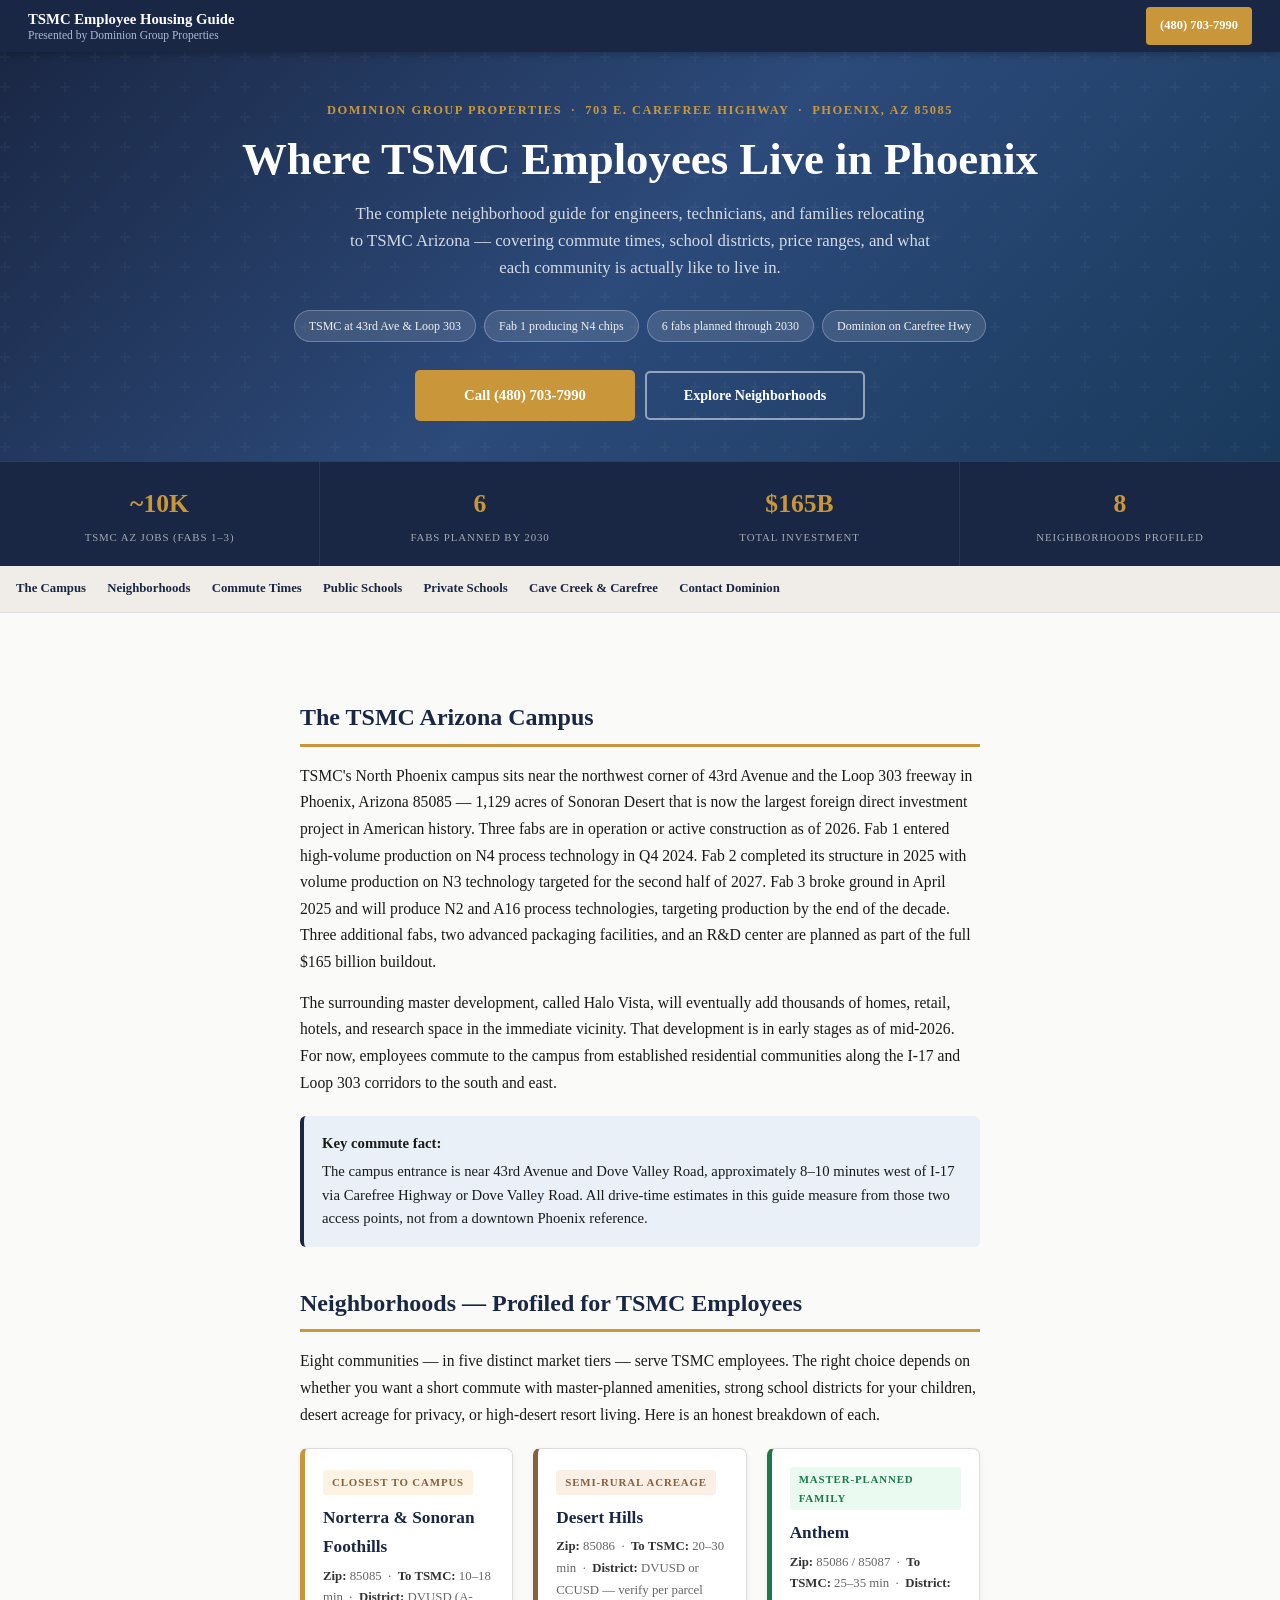
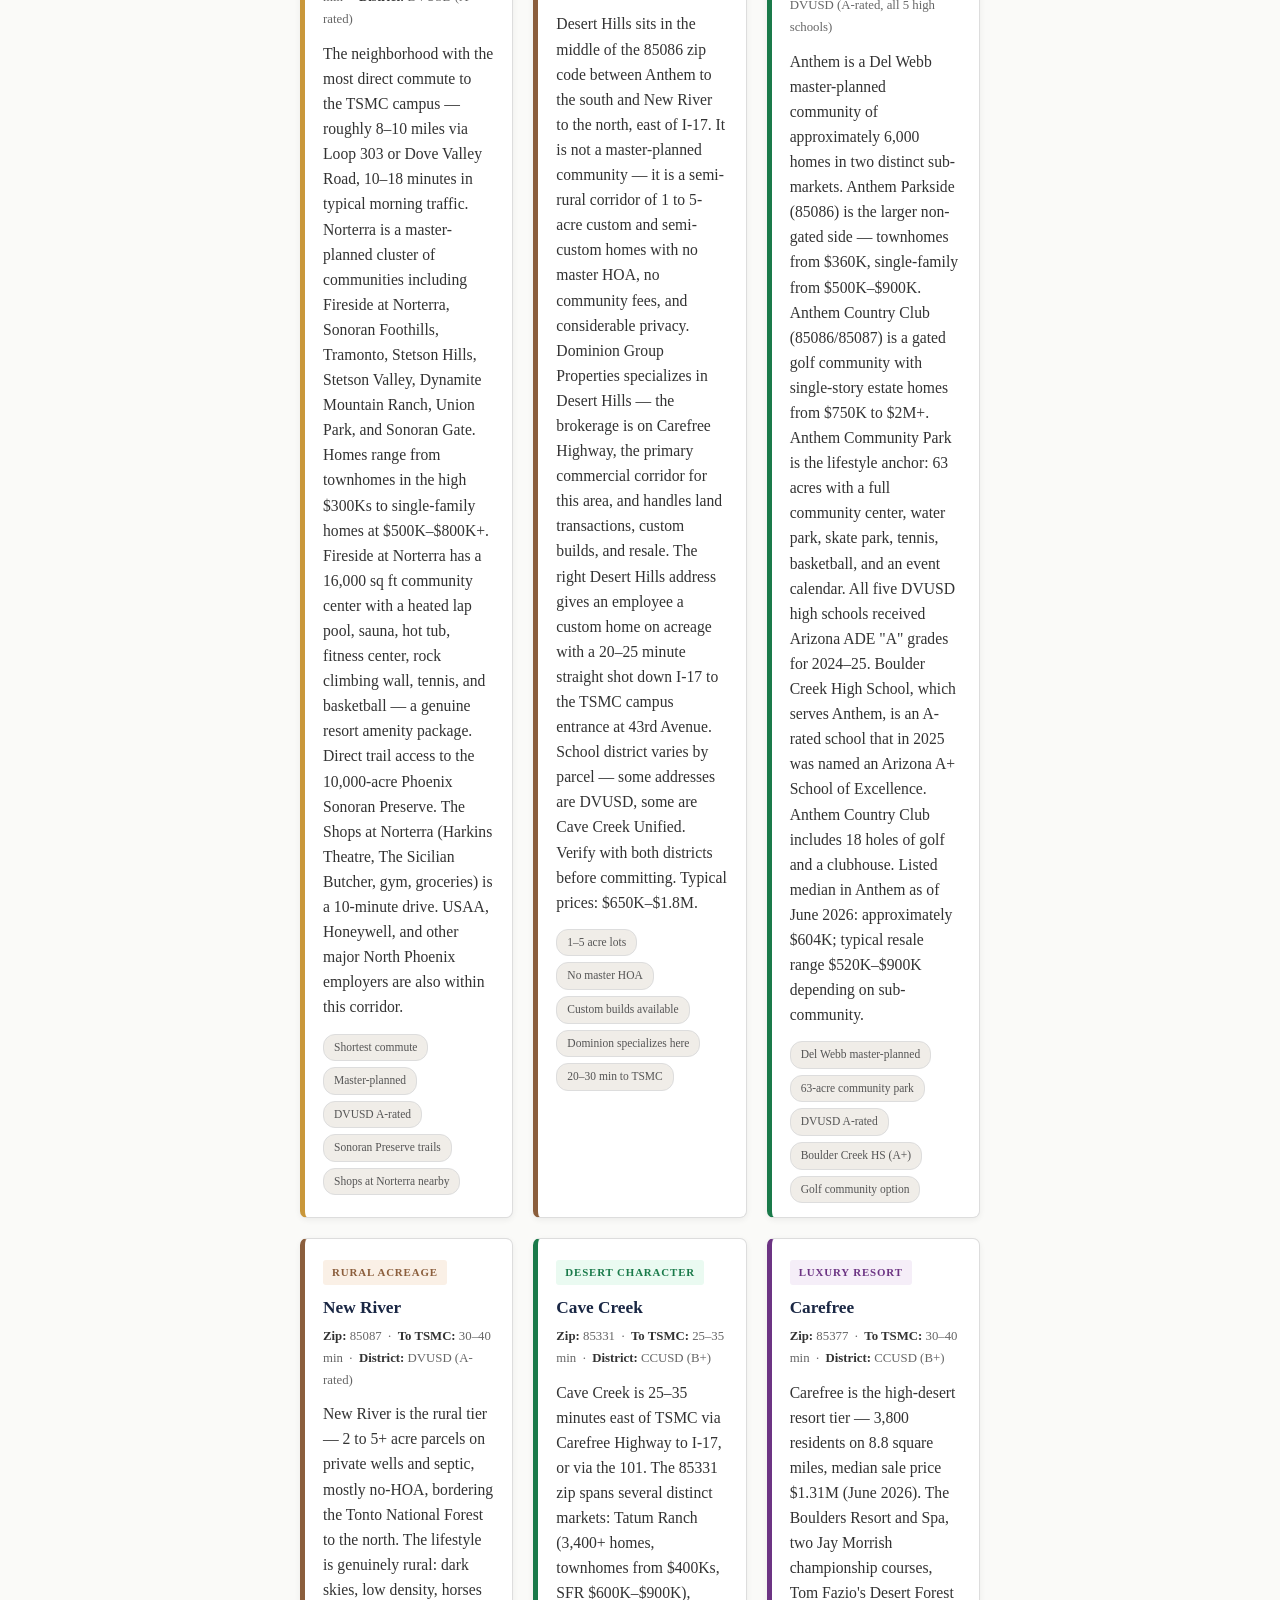
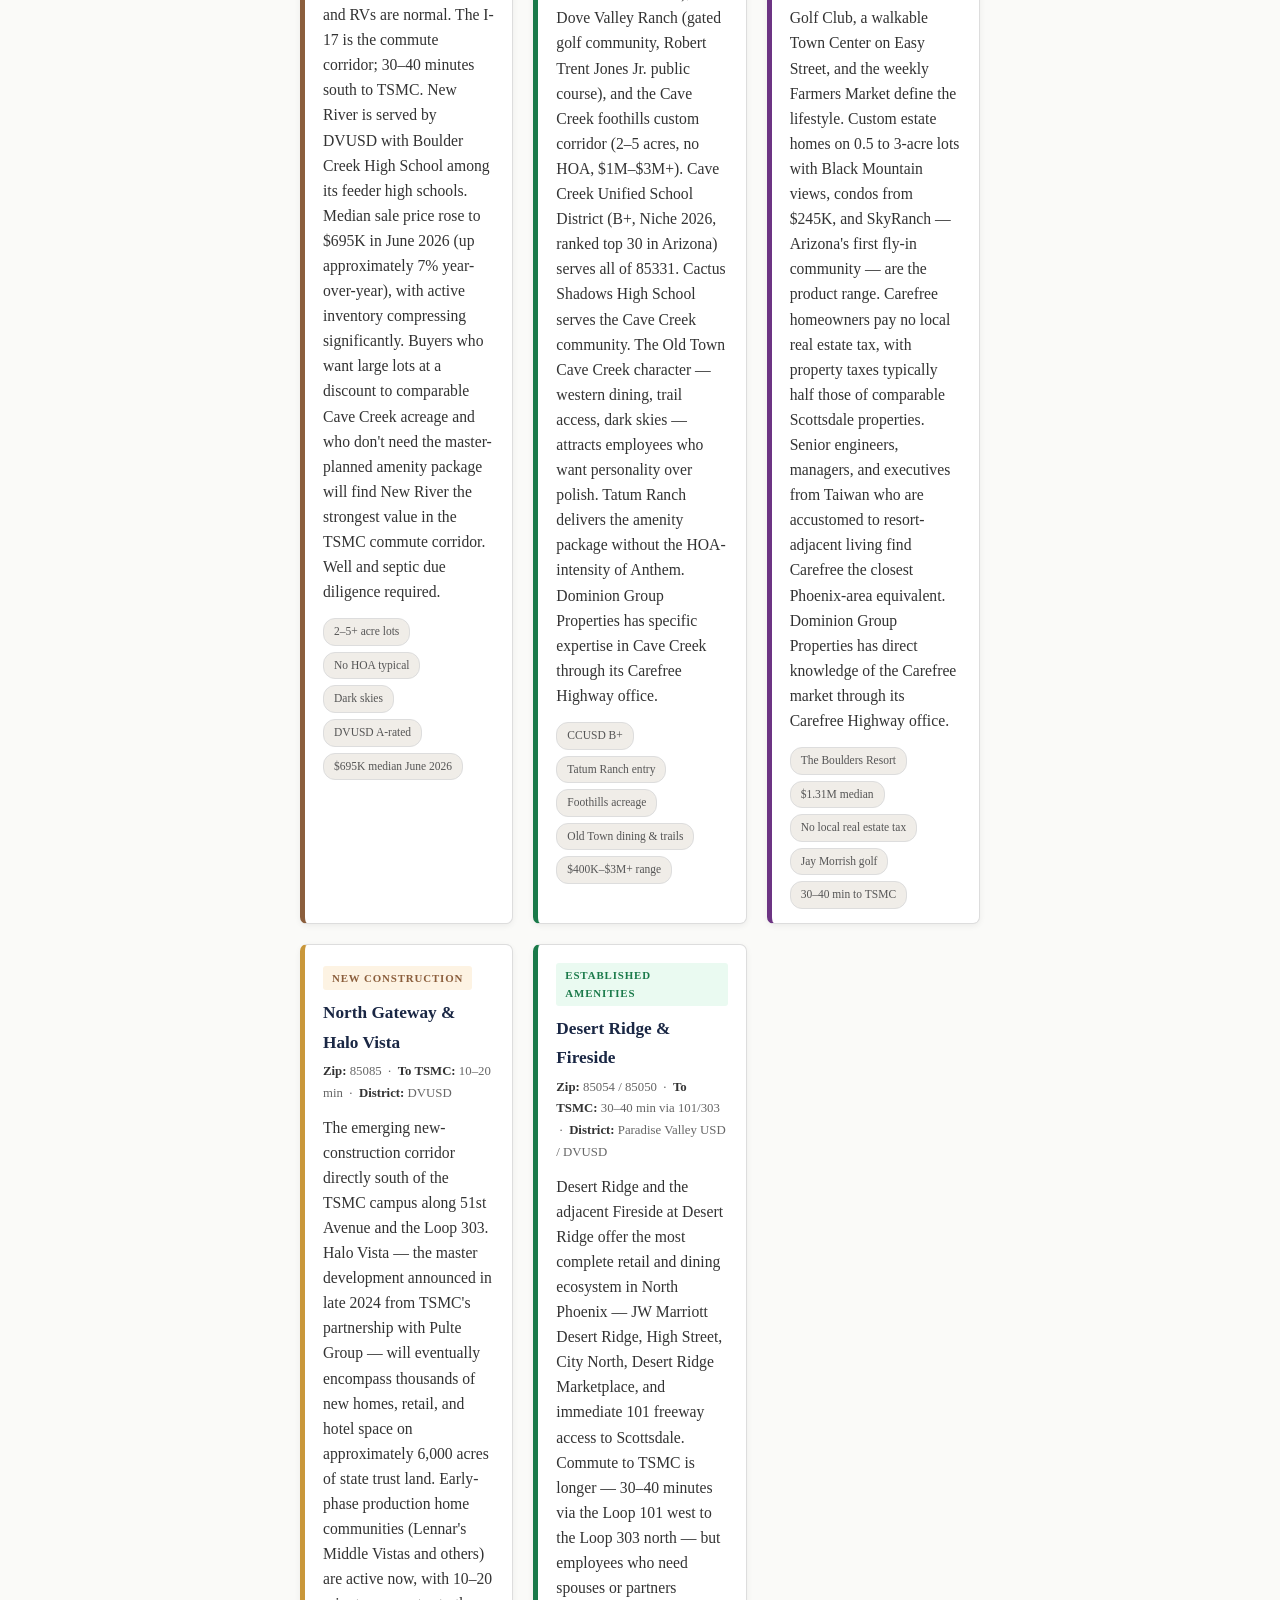
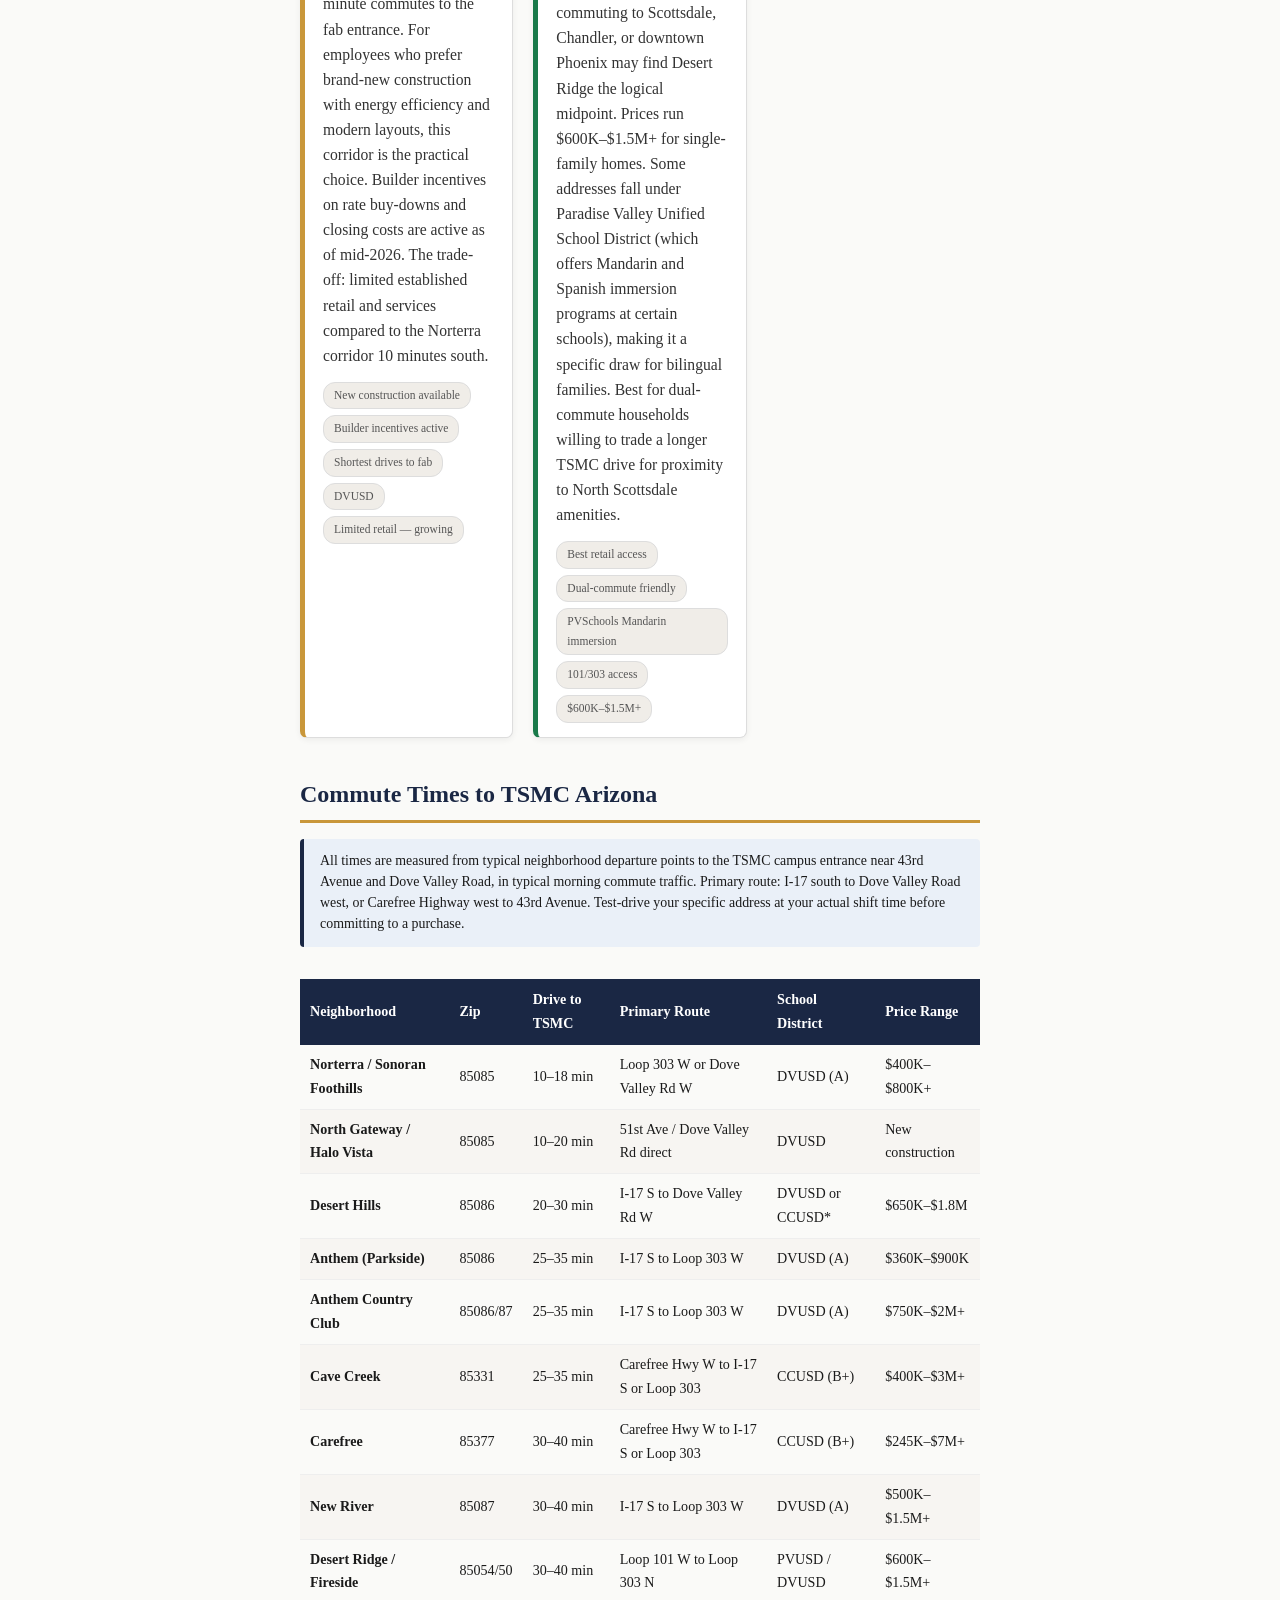
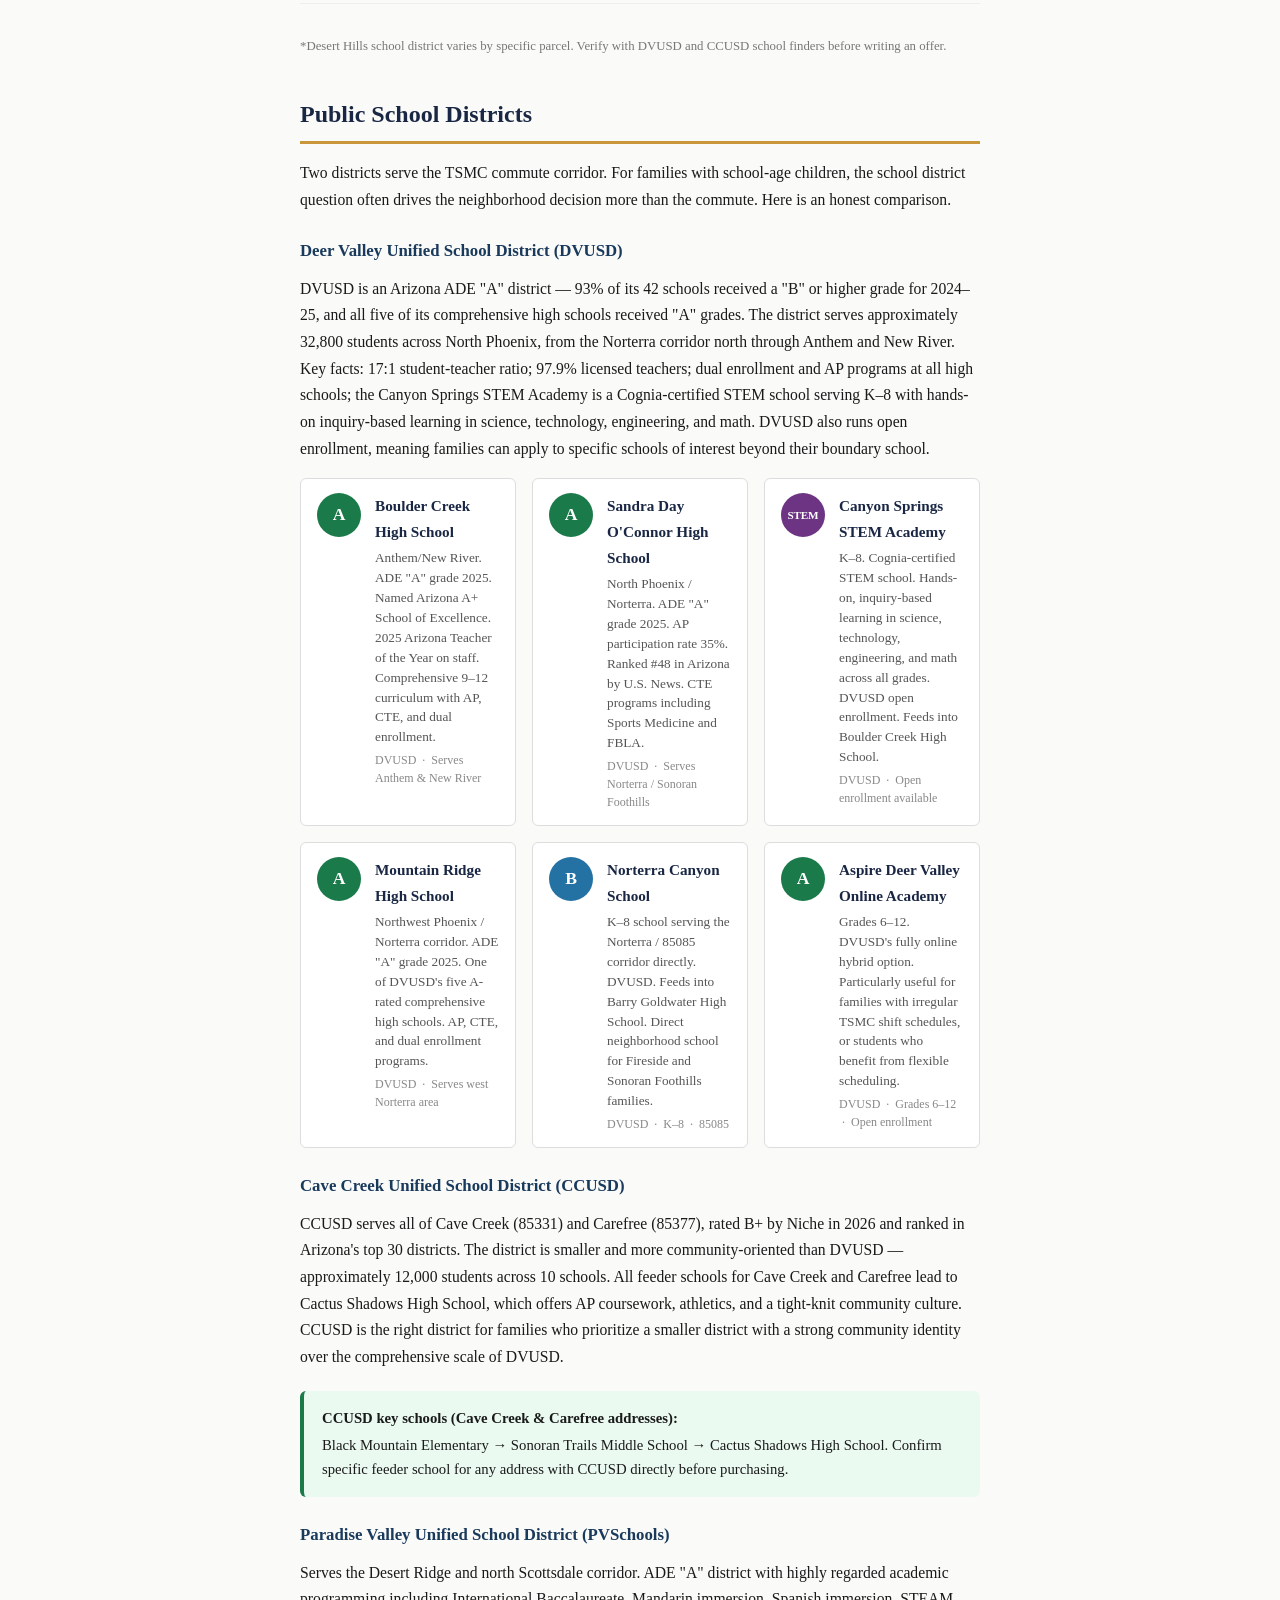
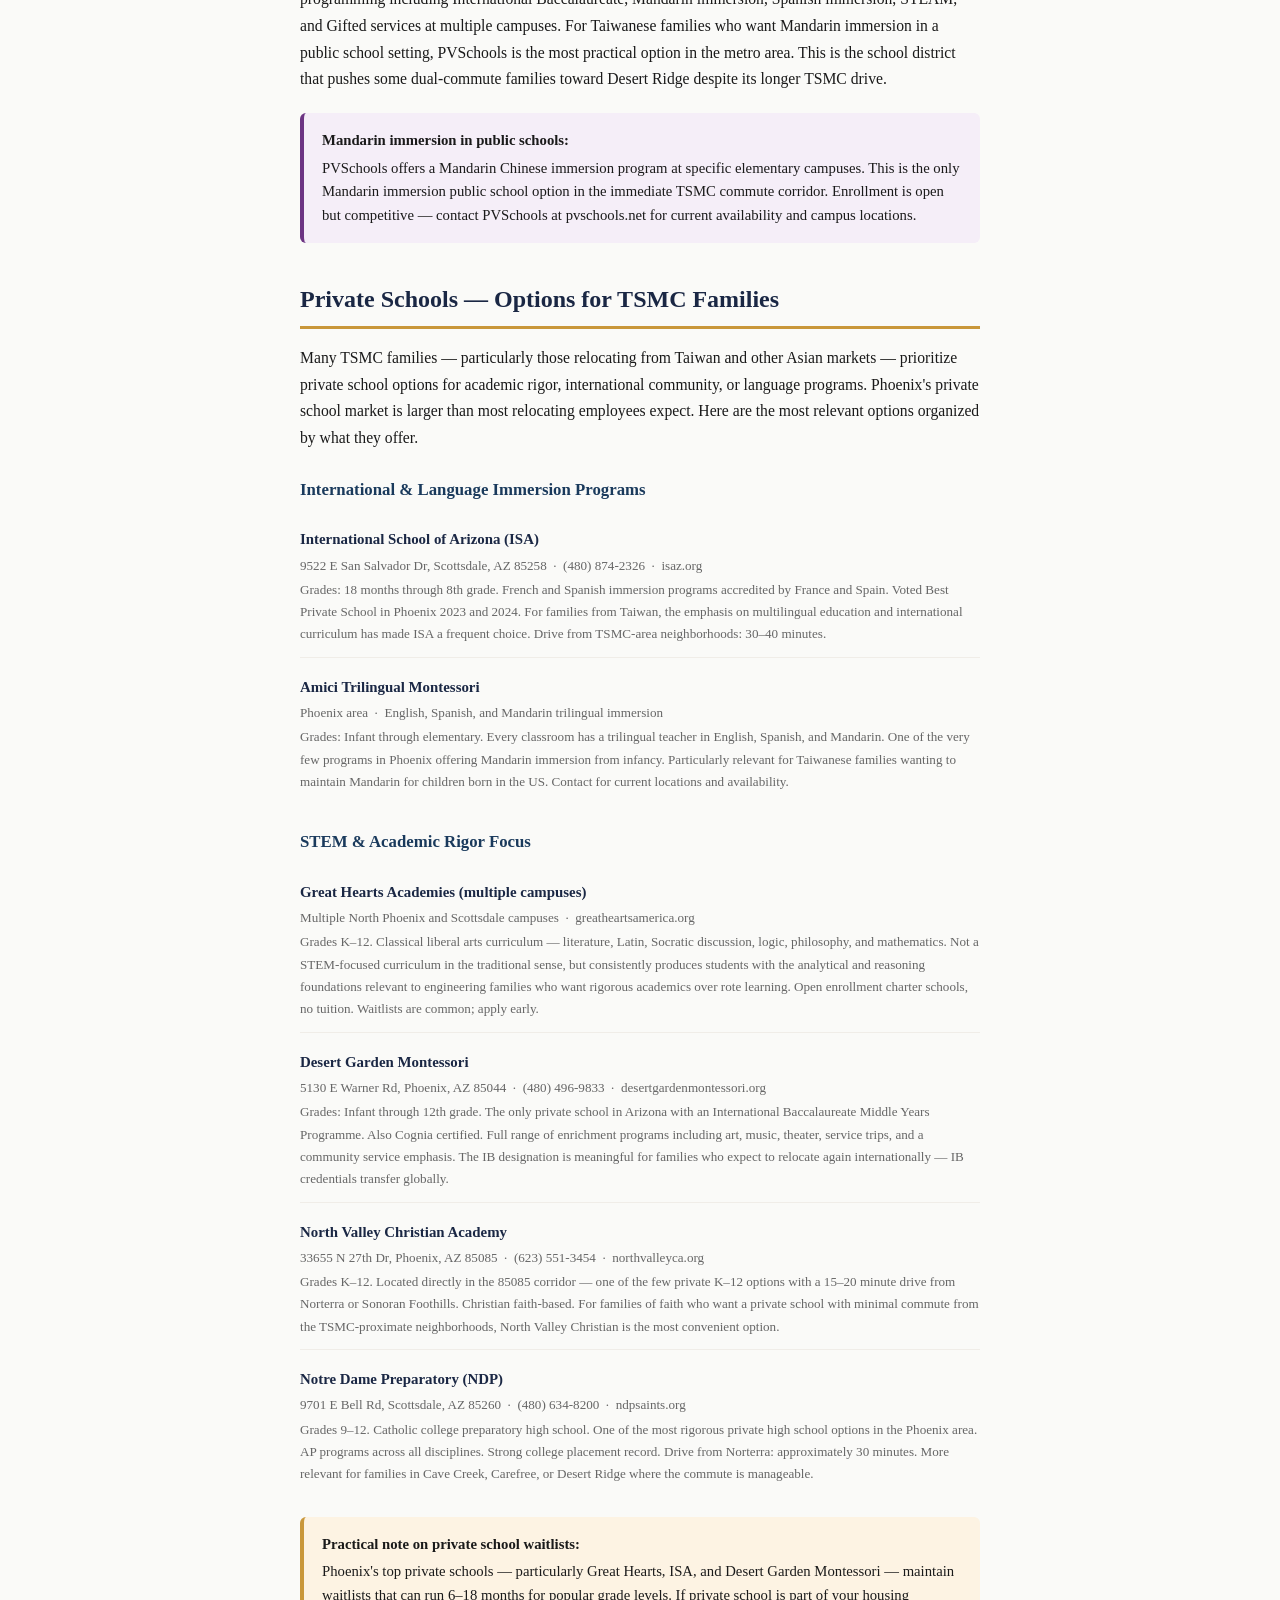
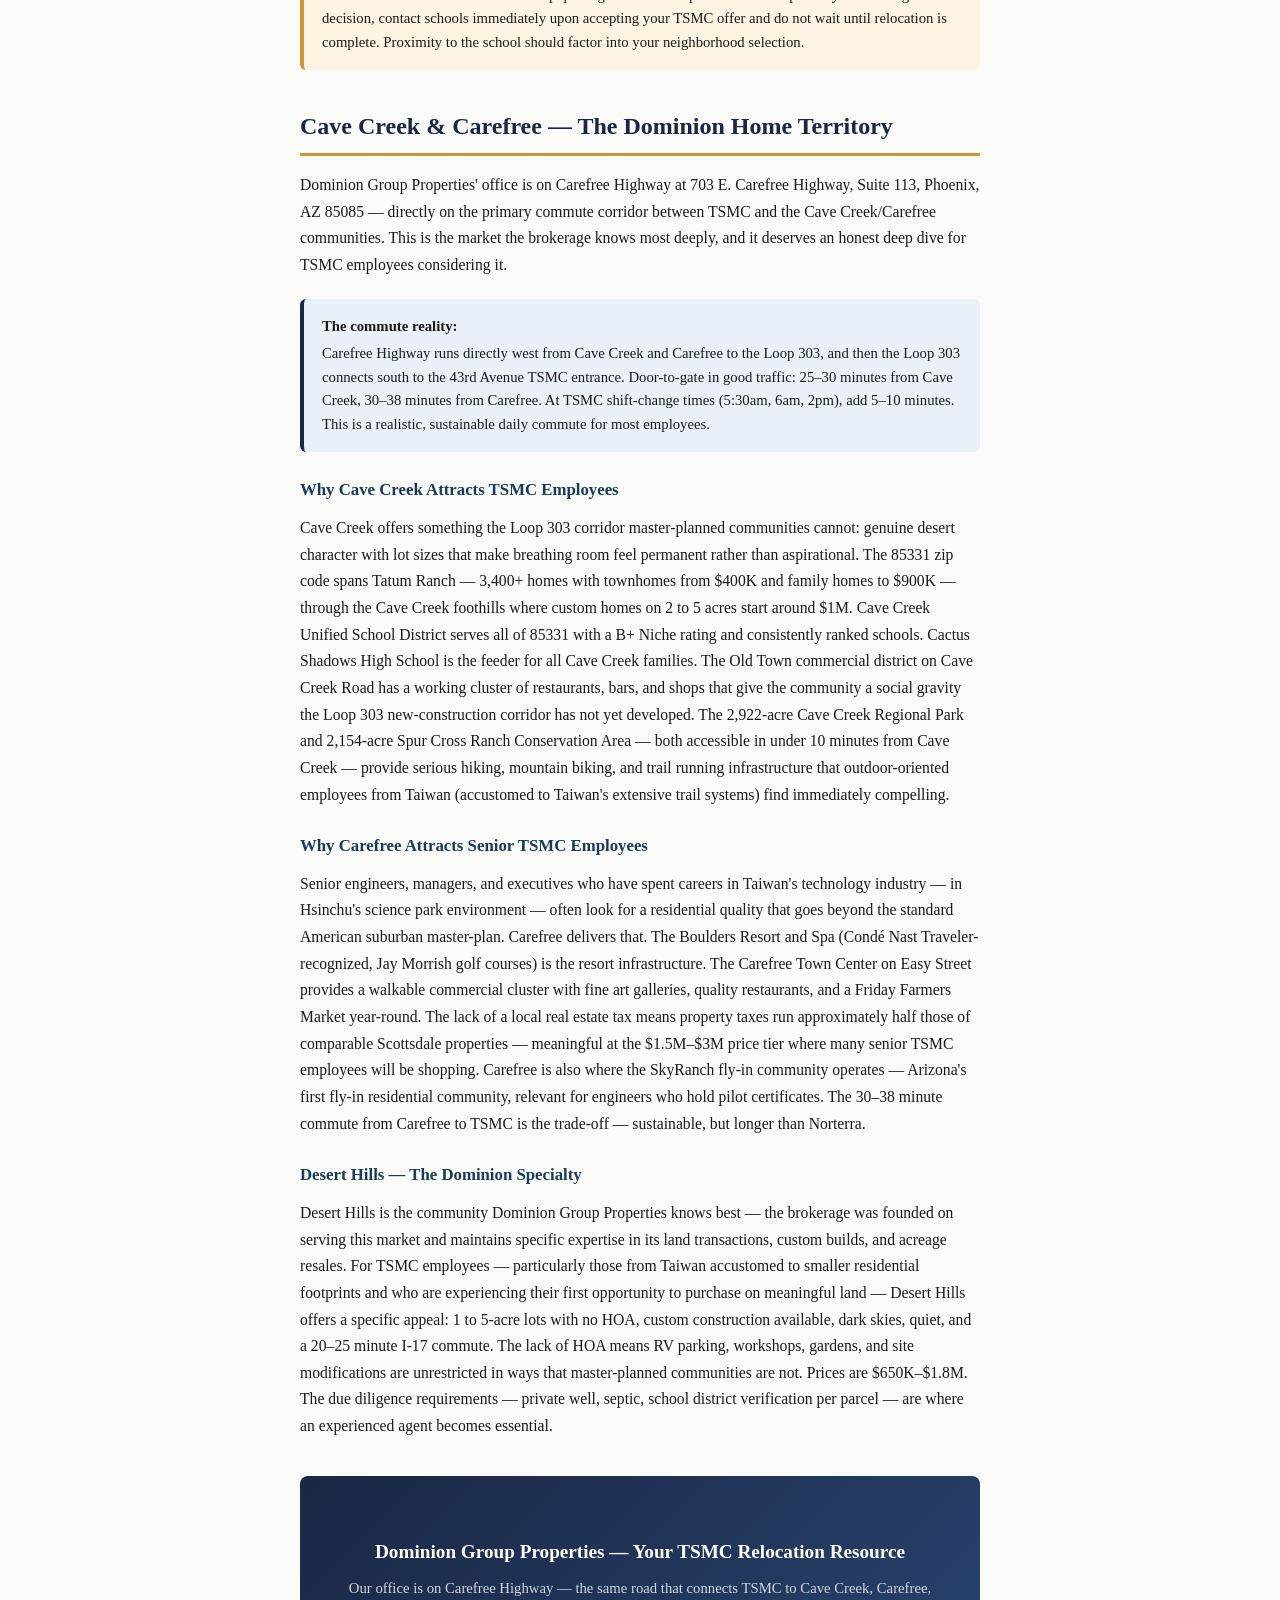
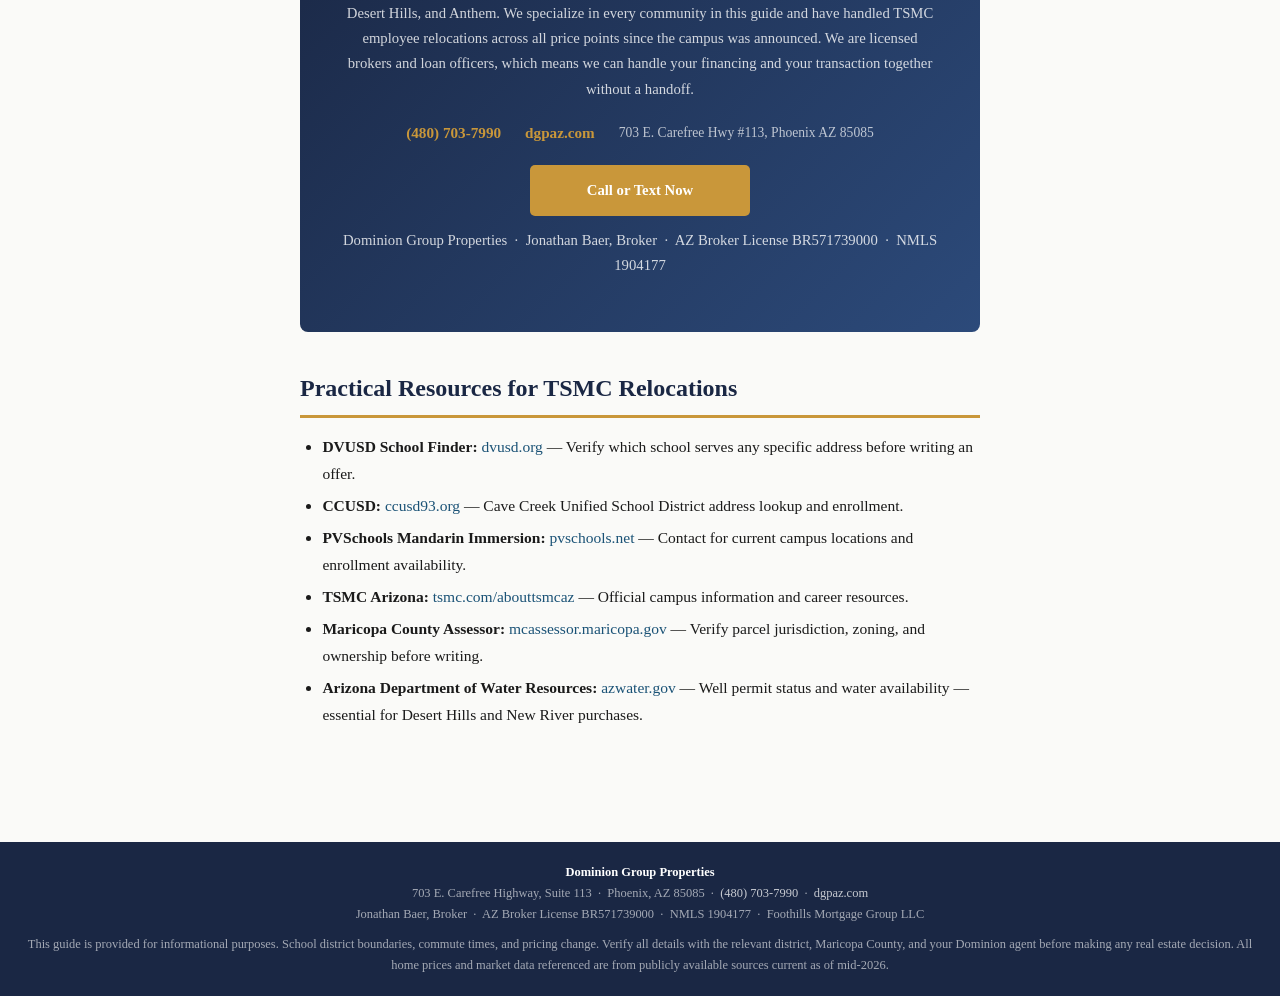
==== index.html @ e2413cc0 "Initial build: TSMC Employee Housing Guide — 8 neighborhoods profiled (Norterra, Desert Hills, Anthe" ====
<!DOCTYPE html>
<html lang="en">
<head>
<meta charset="UTF-8">
<meta name="viewport" content="width=device-width, initial-scale=1.0">
<title>TSMC Employee Housing Guide | Where to Live Near TSMC Phoenix | Dominion Group Properties</title>
<meta name="description" content="Complete housing guide for TSMC Arizona employees — neighborhoods, commute times, school districts, private schools, and Dominion Group Properties expert guidance. North Phoenix, Desert Hills, Anthem, Cave Creek, Carefree and more.">
<meta name="robots" content="index, follow">
<link rel="canonical" href="https://tsmcemployeehousingguide.com/">
<meta property="og:title" content="TSMC Employee Housing Guide | Where to Live Near TSMC Phoenix">
<meta property="og:description" content="Where TSMC Arizona employees are buying homes — neighborhoods by commute time, school districts, private schools, and price ranges. Presented by Dominion Group Properties.">
<meta property="og:type" content="website">
<link rel="stylesheet" href="styles.css">
<script type="application/ld+json">
{
  "@context": "https://schema.org",
  "@type": "WebPage",
  "name": "TSMC Employee Housing Guide — Where to Live Near TSMC Phoenix",
  "description": "Complete housing guide for TSMC Arizona employees covering neighborhoods, commute times, school districts, and private school options in North Phoenix.",
  "publisher": {
    "@type": "RealEstateAgent",
    "name": "Dominion Group Properties",
    "telephone": "(480) 703-7990",
    "address": {
      "@type": "PostalAddress",
      "streetAddress": "703 E. Carefree Highway, Suite 113",
      "addressLocality": "Phoenix",
      "addressRegion": "AZ",
      "postalCode": "85085"
    },
    "url": "https://www.dgpaz.com"
  }
}
</script>
</head>
<body>

<!-- NAV -->
<nav class="site-nav" aria-label="Site navigation">
  <div class="nav-brand">
    TSMC Employee Housing Guide
    <span>Presented by Dominion Group Properties</span>
  </div>
  <a href="tel:4807037990" class="nav-cta">(480) 703-7990</a>
</nav>

<!-- HERO -->
<div class="site-hero">
  <p class="hero-kicker">Dominion Group Properties &nbsp;·&nbsp; 703 E. Carefree Highway &nbsp;·&nbsp; Phoenix, AZ 85085</p>
  <h1 class="hero-title">Where TSMC Employees Live in Phoenix</h1>
  <p class="hero-sub">The complete neighborhood guide for engineers, technicians, and families relocating to TSMC Arizona — covering commute times, school districts, price ranges, and what each community is actually like to live in.</p>
  <div class="hero-badges">
    <span class="hero-badge">TSMC at 43rd Ave &amp; Loop 303</span>
    <span class="hero-badge">Fab 1 producing N4 chips</span>
    <span class="hero-badge">6 fabs planned through 2030</span>
    <span class="hero-badge">Dominion on Carefree Hwy</span>
  </div>
  <div class="hero-cta-row">
    <a href="tel:4807037990" class="btn-primary">Call (480) 703-7990</a>
    <a href="#neighborhoods" class="btn-secondary">Explore Neighborhoods</a>
  </div>
</div>

<!-- STATS BAR -->
<div class="stats-bar" aria-label="Key market stats">
  <div class="stats-bar-inner">
    <div class="stat-item"><div class="stat-num">~10K</div><div class="stat-lbl">TSMC AZ Jobs (Fabs 1–3)</div></div>
    <div class="stat-item"><div class="stat-num">6</div><div class="stat-lbl">Fabs Planned by 2030</div></div>
    <div class="stat-item"><div class="stat-num">$165B</div><div class="stat-lbl">Total Investment</div></div>
    <div class="stat-item"><div class="stat-num">8</div><div class="stat-lbl">Neighborhoods Profiled</div></div>
  </div>
</div>

<!-- JUMP NAV -->
<div class="toc-bar" role="navigation" aria-label="Page sections">
  <a href="#tsmc-location">The Campus</a>
  <a href="#neighborhoods">Neighborhoods</a>
  <a href="#commute">Commute Times</a>
  <a href="#public-schools">Public Schools</a>
  <a href="#private-schools">Private Schools</a>
  <a href="#carefree-cave-creek">Cave Creek &amp; Carefree</a>
  <a href="#contact">Contact Dominion</a>
</div>

<!-- MAIN CONTENT -->
<main class="page-main">

<!-- ════ TSMC CAMPUS ════ -->
<h2 id="tsmc-location">The TSMC Arizona Campus</h2>
<p>TSMC's North Phoenix campus sits near the northwest corner of 43rd Avenue and the Loop 303 freeway in Phoenix, Arizona 85085 — 1,129 acres of Sonoran Desert that is now the largest foreign direct investment project in American history. Three fabs are in operation or active construction as of 2026. Fab 1 entered high-volume production on N4 process technology in Q4 2024. Fab 2 completed its structure in 2025 with volume production on N3 technology targeted for the second half of 2027. Fab 3 broke ground in April 2025 and will produce N2 and A16 process technologies, targeting production by the end of the decade. Three additional fabs, two advanced packaging facilities, and an R&amp;D center are planned as part of the full $165 billion buildout.</p>

<p>The surrounding master development, called Halo Vista, will eventually add thousands of homes, retail, hotels, and research space in the immediate vicinity. That development is in early stages as of mid-2026. For now, employees commute to the campus from established residential communities along the I-17 and Loop 303 corridors to the south and east.</p>

<div class="callout callout-blue">
  <strong>Key commute fact:</strong> The campus entrance is near 43rd Avenue and Dove Valley Road, approximately 8–10 minutes west of I-17 via Carefree Highway or Dove Valley Road. All drive-time estimates in this guide measure from those two access points, not from a downtown Phoenix reference.
</div>

<!-- ════ NEIGHBORHOODS ════ -->
<h2 id="neighborhoods">Neighborhoods — Profiled for TSMC Employees</h2>
<p>Eight communities — in five distinct market tiers — serve TSMC employees. The right choice depends on whether you want a short commute with master-planned amenities, strong school districts for your children, desert acreage for privacy, or high-desert resort living. Here is an honest breakdown of each.</p>

<div class="nbhd-grid">

  <!-- NORTERRA / SONORAN FOOTHILLS -->
  <div class="nbhd-card closest">
    <div class="nbhd-tag">Closest to Campus</div>
    <div class="nbhd-name">Norterra &amp; Sonoran Foothills</div>
    <div class="nbhd-meta">
      <strong>Zip:</strong> 85085 &nbsp;·&nbsp;
      <strong>To TSMC:</strong> 10–18 min &nbsp;·&nbsp;
      <strong>District:</strong> DVUSD (A-rated)
    </div>
    <p class="nbhd-desc">The neighborhood with the most direct commute to the TSMC campus — roughly 8–10 miles via Loop 303 or Dove Valley Road, 10–18 minutes in typical morning traffic. Norterra is a master-planned cluster of communities including Fireside at Norterra, Sonoran Foothills, Tramonto, Stetson Hills, Stetson Valley, Dynamite Mountain Ranch, Union Park, and Sonoran Gate. Homes range from townhomes in the high $300Ks to single-family homes at $500K–$800K+. Fireside at Norterra has a 16,000 sq ft community center with a heated lap pool, sauna, hot tub, fitness center, rock climbing wall, tennis, and basketball — a genuine resort amenity package. Direct trail access to the 10,000-acre Phoenix Sonoran Preserve. The Shops at Norterra (Harkins Theatre, The Sicilian Butcher, gym, groceries) is a 10-minute drive. USAA, Honeywell, and other major North Phoenix employers are also within this corridor.</p>
    <div class="nbhd-pills">
      <span class="pill">Shortest commute</span>
      <span class="pill">Master-planned</span>
      <span class="pill">DVUSD A-rated</span>
      <span class="pill">Sonoran Preserve trails</span>
      <span class="pill">Shops at Norterra nearby</span>
    </div>
  </div>

  <!-- DESERT HILLS -->
  <div class="nbhd-card acreage">
    <div class="nbhd-tag">Semi-Rural Acreage</div>
    <div class="nbhd-name">Desert Hills</div>
    <div class="nbhd-meta">
      <strong>Zip:</strong> 85086 &nbsp;·&nbsp;
      <strong>To TSMC:</strong> 20–30 min &nbsp;·&nbsp;
      <strong>District:</strong> DVUSD or CCUSD — verify per parcel
    </div>
    <p class="nbhd-desc">Desert Hills sits in the middle of the 85086 zip code between Anthem to the south and New River to the north, east of I-17. It is not a master-planned community — it is a semi-rural corridor of 1 to 5-acre custom and semi-custom homes with no master HOA, no community fees, and considerable privacy. Dominion Group Properties specializes in Desert Hills — the brokerage is on Carefree Highway, the primary commercial corridor for this area, and handles land transactions, custom builds, and resale. The right Desert Hills address gives an employee a custom home on acreage with a 20–25 minute straight shot down I-17 to the TSMC campus entrance at 43rd Avenue. School district varies by parcel — some addresses are DVUSD, some are Cave Creek Unified. Verify with both districts before committing. Typical prices: $650K–$1.8M.</p>
    <div class="nbhd-pills">
      <span class="pill">1–5 acre lots</span>
      <span class="pill">No master HOA</span>
      <span class="pill">Custom builds available</span>
      <span class="pill">Dominion specializes here</span>
      <span class="pill">20–30 min to TSMC</span>
    </div>
  </div>

  <!-- ANTHEM -->
  <div class="nbhd-card family">
    <div class="nbhd-tag">Master-Planned Family</div>
    <div class="nbhd-name">Anthem</div>
    <div class="nbhd-meta">
      <strong>Zip:</strong> 85086 / 85087 &nbsp;·&nbsp;
      <strong>To TSMC:</strong> 25–35 min &nbsp;·&nbsp;
      <strong>District:</strong> DVUSD (A-rated, all 5 high schools)
    </div>
    <p class="nbhd-desc">Anthem is a Del Webb master-planned community of approximately 6,000 homes in two distinct sub-markets. Anthem Parkside (85086) is the larger non-gated side — townhomes from $360K, single-family from $500K–$900K. Anthem Country Club (85086/85087) is a gated golf community with single-story estate homes from $750K to $2M+. Anthem Community Park is the lifestyle anchor: 63 acres with a full community center, water park, skate park, tennis, basketball, and an event calendar. All five DVUSD high schools received Arizona ADE "A" grades for 2024–25. Boulder Creek High School, which serves Anthem, is an A-rated school that in 2025 was named an Arizona A+ School of Excellence. Anthem Country Club includes 18 holes of golf and a clubhouse. Listed median in Anthem as of June 2026: approximately $604K; typical resale range $520K–$900K depending on sub-community.</p>
    <div class="nbhd-pills">
      <span class="pill">Del Webb master-planned</span>
      <span class="pill">63-acre community park</span>
      <span class="pill">DVUSD A-rated</span>
      <span class="pill">Boulder Creek HS (A+)</span>
      <span class="pill">Golf community option</span>
    </div>
  </div>

  <!-- NEW RIVER -->
  <div class="nbhd-card acreage">
    <div class="nbhd-tag">Rural Acreage</div>
    <div class="nbhd-name">New River</div>
    <div class="nbhd-meta">
      <strong>Zip:</strong> 85087 &nbsp;·&nbsp;
      <strong>To TSMC:</strong> 30–40 min &nbsp;·&nbsp;
      <strong>District:</strong> DVUSD (A-rated)
    </div>
    <p class="nbhd-desc">New River is the rural tier — 2 to 5+ acre parcels on private wells and septic, mostly no-HOA, bordering the Tonto National Forest to the north. The lifestyle is genuinely rural: dark skies, low density, horses and RVs are normal. The I-17 is the commute corridor; 30–40 minutes south to TSMC. New River is served by DVUSD with Boulder Creek High School among its feeder high schools. Median sale price rose to $695K in June 2026 (up approximately 7% year-over-year), with active inventory compressing significantly. Buyers who want large lots at a discount to comparable Cave Creek acreage and who don't need the master-planned amenity package will find New River the strongest value in the TSMC commute corridor. Well and septic due diligence required.</p>
    <div class="nbhd-pills">
      <span class="pill">2–5+ acre lots</span>
      <span class="pill">No HOA typical</span>
      <span class="pill">Dark skies</span>
      <span class="pill">DVUSD A-rated</span>
      <span class="pill">$695K median June 2026</span>
    </div>
  </div>

  <!-- CAVE CREEK -->
  <div class="nbhd-card family">
    <div class="nbhd-tag">Desert Character</div>
    <div class="nbhd-name">Cave Creek</div>
    <div class="nbhd-meta">
      <strong>Zip:</strong> 85331 &nbsp;·&nbsp;
      <strong>To TSMC:</strong> 25–35 min &nbsp;·&nbsp;
      <strong>District:</strong> CCUSD (B+)
    </div>
    <p class="nbhd-desc">Cave Creek is 25–35 minutes east of TSMC via Carefree Highway to I-17, or via the 101. The 85331 zip spans several distinct markets: Tatum Ranch (3,400+ homes, townhomes from $400Ks, SFR $600K–$900K), Dove Valley Ranch (gated golf community, Robert Trent Jones Jr. public course), and the Cave Creek foothills custom corridor (2–5 acres, no HOA, $1M–$3M+). Cave Creek Unified School District (B+, Niche 2026, ranked top 30 in Arizona) serves all of 85331. Cactus Shadows High School serves the Cave Creek community. The Old Town Cave Creek character — western dining, trail access, dark skies — attracts employees who want personality over polish. Tatum Ranch delivers the amenity package without the HOA-intensity of Anthem. Dominion Group Properties has specific expertise in Cave Creek through its Carefree Highway office.</p>
    <div class="nbhd-pills">
      <span class="pill">CCUSD B+</span>
      <span class="pill">Tatum Ranch entry</span>
      <span class="pill">Foothills acreage</span>
      <span class="pill">Old Town dining &amp; trails</span>
      <span class="pill">$400K–$3M+ range</span>
    </div>
  </div>

  <!-- CAREFREE -->
  <div class="nbhd-card luxury">
    <div class="nbhd-tag">Luxury Resort</div>
    <div class="nbhd-name">Carefree</div>
    <div class="nbhd-meta">
      <strong>Zip:</strong> 85377 &nbsp;·&nbsp;
      <strong>To TSMC:</strong> 30–40 min &nbsp;·&nbsp;
      <strong>District:</strong> CCUSD (B+)
    </div>
    <p class="nbhd-desc">Carefree is the high-desert resort tier — 3,800 residents on 8.8 square miles, median sale price $1.31M (June 2026). The Boulders Resort and Spa, two Jay Morrish championship courses, Tom Fazio's Desert Forest Golf Club, a walkable Town Center on Easy Street, and the weekly Farmers Market define the lifestyle. Custom estate homes on 0.5 to 3-acre lots with Black Mountain views, condos from $245K, and SkyRanch — Arizona's first fly-in community — are the product range. Carefree homeowners pay no local real estate tax, with property taxes typically half those of comparable Scottsdale properties. Senior engineers, managers, and executives from Taiwan who are accustomed to resort-adjacent living find Carefree the closest Phoenix-area equivalent. Dominion Group Properties has direct knowledge of the Carefree market through its Carefree Highway office.</p>
    <div class="nbhd-pills">
      <span class="pill">The Boulders Resort</span>
      <span class="pill">$1.31M median</span>
      <span class="pill">No local real estate tax</span>
      <span class="pill">Jay Morrish golf</span>
      <span class="pill">30–40 min to TSMC</span>
    </div>
  </div>

  <!-- NORTH GATEWAY / HALO VISTA NEW CONSTRUCTION -->
  <div class="nbhd-card closest">
    <div class="nbhd-tag">New Construction</div>
    <div class="nbhd-name">North Gateway &amp; Halo Vista</div>
    <div class="nbhd-meta">
      <strong>Zip:</strong> 85085 &nbsp;·&nbsp;
      <strong>To TSMC:</strong> 10–20 min &nbsp;·&nbsp;
      <strong>District:</strong> DVUSD
    </div>
    <p class="nbhd-desc">The emerging new-construction corridor directly south of the TSMC campus along 51st Avenue and the Loop 303. Halo Vista — the master development announced in late 2024 from TSMC's partnership with Pulte Group — will eventually encompass thousands of new homes, retail, and hotel space on approximately 6,000 acres of state trust land. Early-phase production home communities (Lennar's Middle Vistas and others) are active now, with 10–20 minute commutes to the fab entrance. For employees who prefer brand-new construction with energy efficiency and modern layouts, this corridor is the practical choice. Builder incentives on rate buy-downs and closing costs are active as of mid-2026. The trade-off: limited established retail and services compared to the Norterra corridor 10 minutes south.</p>
    <div class="nbhd-pills">
      <span class="pill">New construction available</span>
      <span class="pill">Builder incentives active</span>
      <span class="pill">Shortest drives to fab</span>
      <span class="pill">DVUSD</span>
      <span class="pill">Limited retail — growing</span>
    </div>
  </div>

  <!-- DESERT RIDGE / FIRESIDE DESERT RIDGE -->
  <div class="nbhd-card family">
    <div class="nbhd-tag">Established Amenities</div>
    <div class="nbhd-name">Desert Ridge &amp; Fireside</div>
    <div class="nbhd-meta">
      <strong>Zip:</strong> 85054 / 85050 &nbsp;·&nbsp;
      <strong>To TSMC:</strong> 30–40 min via 101/303 &nbsp;·&nbsp;
      <strong>District:</strong> Paradise Valley USD / DVUSD
    </div>
    <p class="nbhd-desc">Desert Ridge and the adjacent Fireside at Desert Ridge offer the most complete retail and dining ecosystem in North Phoenix — JW Marriott Desert Ridge, High Street, City North, Desert Ridge Marketplace, and immediate 101 freeway access to Scottsdale. Commute to TSMC is longer — 30–40 minutes via the Loop 101 west to the Loop 303 north — but employees who need spouses or partners commuting to Scottsdale, Chandler, or downtown Phoenix may find Desert Ridge the logical midpoint. Prices run $600K–$1.5M+ for single-family homes. Some addresses fall under Paradise Valley Unified School District (which offers Mandarin and Spanish immersion programs at certain schools), making it a specific draw for bilingual families. Best for dual-commute households willing to trade a longer TSMC drive for proximity to North Scottsdale amenities.</p>
    <div class="nbhd-pills">
      <span class="pill">Best retail access</span>
      <span class="pill">Dual-commute friendly</span>
      <span class="pill">PVSchools Mandarin immersion</span>
      <span class="pill">101/303 access</span>
      <span class="pill">$600K–$1.5M+</span>
    </div>
  </div>

</div><!-- /nbhd-grid -->

<!-- ════ COMMUTE TABLE ════ -->
<h2 id="commute">Commute Times to TSMC Arizona</h2>

<div class="commute-note">
  All times are measured from typical neighborhood departure points to the TSMC campus entrance near 43rd Avenue and Dove Valley Road, in typical morning commute traffic. Primary route: I-17 south to Dove Valley Road west, or Carefree Highway west to 43rd Avenue. Test-drive your specific address at your actual shift time before committing to a purchase.
</div>

<div class="table-scroll">
<table>
  <thead>
    <tr>
      <th>Neighborhood</th>
      <th>Zip</th>
      <th>Drive to TSMC</th>
      <th>Primary Route</th>
      <th>School District</th>
      <th>Price Range</th>
    </tr>
  </thead>
  <tbody>
    <tr>
      <td><strong>Norterra / Sonoran Foothills</strong></td>
      <td>85085</td>
      <td>10–18 min</td>
      <td>Loop 303 W or Dove Valley Rd W</td>
      <td>DVUSD (A)</td>
      <td>$400K–$800K+</td>
    </tr>
    <tr>
      <td><strong>North Gateway / Halo Vista</strong></td>
      <td>85085</td>
      <td>10–20 min</td>
      <td>51st Ave / Dove Valley Rd direct</td>
      <td>DVUSD</td>
      <td>New construction</td>
    </tr>
    <tr>
      <td><strong>Desert Hills</strong></td>
      <td>85086</td>
      <td>20–30 min</td>
      <td>I-17 S to Dove Valley Rd W</td>
      <td>DVUSD or CCUSD*</td>
      <td>$650K–$1.8M</td>
    </tr>
    <tr>
      <td><strong>Anthem (Parkside)</strong></td>
      <td>85086</td>
      <td>25–35 min</td>
      <td>I-17 S to Loop 303 W</td>
      <td>DVUSD (A)</td>
      <td>$360K–$900K</td>
    </tr>
    <tr>
      <td><strong>Anthem Country Club</strong></td>
      <td>85086/87</td>
      <td>25–35 min</td>
      <td>I-17 S to Loop 303 W</td>
      <td>DVUSD (A)</td>
      <td>$750K–$2M+</td>
    </tr>
    <tr>
      <td><strong>Cave Creek</strong></td>
      <td>85331</td>
      <td>25–35 min</td>
      <td>Carefree Hwy W to I-17 S or Loop 303</td>
      <td>CCUSD (B+)</td>
      <td>$400K–$3M+</td>
    </tr>
    <tr>
      <td><strong>Carefree</strong></td>
      <td>85377</td>
      <td>30–40 min</td>
      <td>Carefree Hwy W to I-17 S or Loop 303</td>
      <td>CCUSD (B+)</td>
      <td>$245K–$7M+</td>
    </tr>
    <tr>
      <td><strong>New River</strong></td>
      <td>85087</td>
      <td>30–40 min</td>
      <td>I-17 S to Loop 303 W</td>
      <td>DVUSD (A)</td>
      <td>$500K–$1.5M+</td>
    </tr>
    <tr>
      <td><strong>Desert Ridge / Fireside</strong></td>
      <td>85054/50</td>
      <td>30–40 min</td>
      <td>Loop 101 W to Loop 303 N</td>
      <td>PVUSD / DVUSD</td>
      <td>$600K–$1.5M+</td>
    </tr>
  </tbody>
</table>
</div>
<p style="font-size:.8rem;color:#777">*Desert Hills school district varies by specific parcel. Verify with DVUSD and CCUSD school finders before writing an offer.</p>

<!-- ════ PUBLIC SCHOOLS ════ -->
<h2 id="public-schools">Public School Districts</h2>

<p>Two districts serve the TSMC commute corridor. For families with school-age children, the school district question often drives the neighborhood decision more than the commute. Here is an honest comparison.</p>

<h3>Deer Valley Unified School District (DVUSD)</h3>
<p>DVUSD is an Arizona ADE "A" district — 93% of its 42 schools received a "B" or higher grade for 2024–25, and all five of its comprehensive high schools received "A" grades. The district serves approximately 32,800 students across North Phoenix, from the Norterra corridor north through Anthem and New River. Key facts: 17:1 student-teacher ratio; 97.9% licensed teachers; dual enrollment and AP programs at all high schools; the Canyon Springs STEM Academy is a Cognia-certified STEM school serving K–8 with hands-on inquiry-based learning in science, technology, engineering, and math. DVUSD also runs open enrollment, meaning families can apply to specific schools of interest beyond their boundary school.</p>

<div class="school-grid">
  <div class="school-card">
    <div class="school-grade">A</div>
    <div class="school-info">
      <h4>Boulder Creek High School</h4>
      <p>Anthem/New River. ADE "A" grade 2025. Named Arizona A+ School of Excellence. 2025 Arizona Teacher of the Year on staff. Comprehensive 9–12 curriculum with AP, CTE, and dual enrollment.</p>
      <p class="school-dist">DVUSD &nbsp;·&nbsp; Serves Anthem &amp; New River</p>
    </div>
  </div>
  <div class="school-card">
    <div class="school-grade">A</div>
    <div class="school-info">
      <h4>Sandra Day O'Connor High School</h4>
      <p>North Phoenix / Norterra. ADE "A" grade 2025. AP participation rate 35%. Ranked #48 in Arizona by U.S. News. CTE programs including Sports Medicine and FBLA.</p>
      <p class="school-dist">DVUSD &nbsp;·&nbsp; Serves Norterra / Sonoran Foothills</p>
    </div>
  </div>
  <div class="school-card">
    <div class="school-grade stem">STEM</div>
    <div class="school-info">
      <h4>Canyon Springs STEM Academy</h4>
      <p>K–8. Cognia-certified STEM school. Hands-on, inquiry-based learning in science, technology, engineering, and math across all grades. DVUSD open enrollment. Feeds into Boulder Creek High School.</p>
      <p class="school-dist">DVUSD &nbsp;·&nbsp; Open enrollment available</p>
    </div>
  </div>
  <div class="school-card">
    <div class="school-grade">A</div>
    <div class="school-info">
      <h4>Mountain Ridge High School</h4>
      <p>Northwest Phoenix / Norterra corridor. ADE "A" grade 2025. One of DVUSD's five A-rated comprehensive high schools. AP, CTE, and dual enrollment programs.</p>
      <p class="school-dist">DVUSD &nbsp;·&nbsp; Serves west Norterra area</p>
    </div>
  </div>
  <div class="school-card">
    <div class="school-grade b">B</div>
    <div class="school-info">
      <h4>Norterra Canyon School</h4>
      <p>K–8 school serving the Norterra / 85085 corridor directly. DVUSD. Feeds into Barry Goldwater High School. Direct neighborhood school for Fireside and Sonoran Foothills families.</p>
      <p class="school-dist">DVUSD &nbsp;·&nbsp; K–8 &nbsp;·&nbsp; 85085</p>
    </div>
  </div>
  <div class="school-card">
    <div class="school-grade">A</div>
    <div class="school-info">
      <h4>Aspire Deer Valley Online Academy</h4>
      <p>Grades 6–12. DVUSD's fully online hybrid option. Particularly useful for families with irregular TSMC shift schedules, or students who benefit from flexible scheduling.</p>
      <p class="school-dist">DVUSD &nbsp;·&nbsp; Grades 6–12 &nbsp;·&nbsp; Open enrollment</p>
    </div>
  </div>
</div>

<h3>Cave Creek Unified School District (CCUSD)</h3>
<p>CCUSD serves all of Cave Creek (85331) and Carefree (85377), rated B+ by Niche in 2026 and ranked in Arizona's top 30 districts. The district is smaller and more community-oriented than DVUSD — approximately 12,000 students across 10 schools. All feeder schools for Cave Creek and Carefree lead to Cactus Shadows High School, which offers AP coursework, athletics, and a tight-knit community culture. CCUSD is the right district for families who prioritize a smaller district with a strong community identity over the comprehensive scale of DVUSD.</p>

<div class="callout callout-green">
  <strong>CCUSD key schools (Cave Creek &amp; Carefree addresses):</strong>
  Black Mountain Elementary → Sonoran Trails Middle School → Cactus Shadows High School.
  Confirm specific feeder school for any address with CCUSD directly before purchasing.
</div>

<h3>Paradise Valley Unified School District (PVSchools)</h3>
<p>Serves the Desert Ridge and north Scottsdale corridor. ADE "A" district with highly regarded academic programming including International Baccalaureate, Mandarin immersion, Spanish immersion, STEAM, and Gifted services at multiple campuses. For Taiwanese families who want Mandarin immersion in a public school setting, PVSchools is the most practical option in the metro area. This is the school district that pushes some dual-commute families toward Desert Ridge despite its longer TSMC drive.</p>

<div class="callout callout-purple">
  <strong>Mandarin immersion in public schools:</strong> PVSchools offers a Mandarin Chinese immersion program at specific elementary campuses. This is the only Mandarin immersion public school option in the immediate TSMC commute corridor. Enrollment is open but competitive — contact PVSchools at pvschools.net for current availability and campus locations.
</div>

<!-- ════ PRIVATE SCHOOLS ════ -->
<h2 id="private-schools">Private Schools — Options for TSMC Families</h2>

<p>Many TSMC families — particularly those relocating from Taiwan and other Asian markets — prioritize private school options for academic rigor, international community, or language programs. Phoenix's private school market is larger than most relocating employees expect. Here are the most relevant options organized by what they offer.</p>

<h3>International &amp; Language Immersion Programs</h3>

<ul class="pvt-school-list">
  <li>
    <span class="ps-name">International School of Arizona (ISA)</span>
    <span class="ps-detail">9522 E San Salvador Dr, Scottsdale, AZ 85258 &nbsp;·&nbsp; (480) 874-2326 &nbsp;·&nbsp; isaz.org</span>
    <span class="ps-detail">Grades: 18 months through 8th grade. French and Spanish immersion programs accredited by France and Spain. Voted Best Private School in Phoenix 2023 and 2024. For families from Taiwan, the emphasis on multilingual education and international curriculum has made ISA a frequent choice. Drive from TSMC-area neighborhoods: 30–40 minutes.</span>
  </li>
  <li>
    <span class="ps-name">Amici Trilingual Montessori</span>
    <span class="ps-detail">Phoenix area &nbsp;·&nbsp; English, Spanish, and Mandarin trilingual immersion</span>
    <span class="ps-detail">Grades: Infant through elementary. Every classroom has a trilingual teacher in English, Spanish, and Mandarin. One of the very few programs in Phoenix offering Mandarin immersion from infancy. Particularly relevant for Taiwanese families wanting to maintain Mandarin for children born in the US. Contact for current locations and availability.</span>
  </li>
</ul>

<h3>STEM &amp; Academic Rigor Focus</h3>

<ul class="pvt-school-list">
  <li>
    <span class="ps-name">Great Hearts Academies (multiple campuses)</span>
    <span class="ps-detail">Multiple North Phoenix and Scottsdale campuses &nbsp;·&nbsp; greatheartsamerica.org</span>
    <span class="ps-detail">Grades K–12. Classical liberal arts curriculum — literature, Latin, Socratic discussion, logic, philosophy, and mathematics. Not a STEM-focused curriculum in the traditional sense, but consistently produces students with the analytical and reasoning foundations relevant to engineering families who want rigorous academics over rote learning. Open enrollment charter schools, no tuition. Waitlists are common; apply early.</span>
  </li>
  <li>
    <span class="ps-name">Desert Garden Montessori</span>
    <span class="ps-detail">5130 E Warner Rd, Phoenix, AZ 85044 &nbsp;·&nbsp; (480) 496-9833 &nbsp;·&nbsp; desertgardenmontessori.org</span>
    <span class="ps-detail">Grades: Infant through 12th grade. The only private school in Arizona with an International Baccalaureate Middle Years Programme. Also Cognia certified. Full range of enrichment programs including art, music, theater, service trips, and a community service emphasis. The IB designation is meaningful for families who expect to relocate again internationally — IB credentials transfer globally.</span>
  </li>
  <li>
    <span class="ps-name">North Valley Christian Academy</span>
    <span class="ps-detail">33655 N 27th Dr, Phoenix, AZ 85085 &nbsp;·&nbsp; (623) 551-3454 &nbsp;·&nbsp; northvalleyca.org</span>
    <span class="ps-detail">Grades K–12. Located directly in the 85085 corridor — one of the few private K–12 options with a 15–20 minute drive from Norterra or Sonoran Foothills. Christian faith-based. For families of faith who want a private school with minimal commute from the TSMC-proximate neighborhoods, North Valley Christian is the most convenient option.</span>
  </li>
  <li>
    <span class="ps-name">Notre Dame Preparatory (NDP)</span>
    <span class="ps-detail">9701 E Bell Rd, Scottsdale, AZ 85260 &nbsp;·&nbsp; (480) 634-8200 &nbsp;·&nbsp; ndpsaints.org</span>
    <span class="ps-detail">Grades 9–12. Catholic college preparatory high school. One of the most rigorous private high school options in the Phoenix area. AP programs across all disciplines. Strong college placement record. Drive from Norterra: approximately 30 minutes. More relevant for families in Cave Creek, Carefree, or Desert Ridge where the commute is manageable.</span>
  </li>
</ul>

<div class="callout callout-gold">
  <strong>Practical note on private school waitlists:</strong> Phoenix's top private schools — particularly Great Hearts, ISA, and Desert Garden Montessori — maintain waitlists that can run 6–18 months for popular grade levels. If private school is part of your housing decision, contact schools immediately upon accepting your TSMC offer and do not wait until relocation is complete. Proximity to the school should factor into your neighborhood selection.
</div>

<!-- ════ CAVE CREEK & CAREFREE DEEP DIVE ════ -->
<h2 id="carefree-cave-creek">Cave Creek &amp; Carefree — The Dominion Home Territory</h2>

<p>Dominion Group Properties' office is on Carefree Highway at 703 E. Carefree Highway, Suite 113, Phoenix, AZ 85085 — directly on the primary commute corridor between TSMC and the Cave Creek/Carefree communities. This is the market the brokerage knows most deeply, and it deserves an honest deep dive for TSMC employees considering it.</p>

<div class="callout callout-blue">
  <strong>The commute reality:</strong> Carefree Highway runs directly west from Cave Creek and Carefree to the Loop 303, and then the Loop 303 connects south to the 43rd Avenue TSMC entrance. Door-to-gate in good traffic: 25–30 minutes from Cave Creek, 30–38 minutes from Carefree. At TSMC shift-change times (5:30am, 6am, 2pm), add 5–10 minutes. This is a realistic, sustainable daily commute for most employees.
</div>

<h3>Why Cave Creek Attracts TSMC Employees</h3>
<p>Cave Creek offers something the Loop 303 corridor master-planned communities cannot: genuine desert character with lot sizes that make breathing room feel permanent rather than aspirational. The 85331 zip code spans Tatum Ranch — 3,400+ homes with townhomes from $400K and family homes to $900K — through the Cave Creek foothills where custom homes on 2 to 5 acres start around $1M. Cave Creek Unified School District serves all of 85331 with a B+ Niche rating and consistently ranked schools. Cactus Shadows High School is the feeder for all Cave Creek families. The Old Town commercial district on Cave Creek Road has a working cluster of restaurants, bars, and shops that give the community a social gravity the Loop 303 new-construction corridor has not yet developed. The 2,922-acre Cave Creek Regional Park and 2,154-acre Spur Cross Ranch Conservation Area — both accessible in under 10 minutes from Cave Creek — provide serious hiking, mountain biking, and trail running infrastructure that outdoor-oriented employees from Taiwan (accustomed to Taiwan's extensive trail systems) find immediately compelling.</p>

<h3>Why Carefree Attracts Senior TSMC Employees</h3>
<p>Senior engineers, managers, and executives who have spent careers in Taiwan's technology industry — in Hsinchu's science park environment — often look for a residential quality that goes beyond the standard American suburban master-plan. Carefree delivers that. The Boulders Resort and Spa (Condé Nast Traveler-recognized, Jay Morrish golf courses) is the resort infrastructure. The Carefree Town Center on Easy Street provides a walkable commercial cluster with fine art galleries, quality restaurants, and a Friday Farmers Market year-round. The lack of a local real estate tax means property taxes run approximately half those of comparable Scottsdale properties — meaningful at the $1.5M–$3M price tier where many senior TSMC employees will be shopping. Carefree is also where the SkyRanch fly-in community operates — Arizona's first fly-in residential community, relevant for engineers who hold pilot certificates. The 30–38 minute commute from Carefree to TSMC is the trade-off — sustainable, but longer than Norterra.</p>

<h3>Desert Hills — The Dominion Specialty</h3>
<p>Desert Hills is the community Dominion Group Properties knows best — the brokerage was founded on serving this market and maintains specific expertise in its land transactions, custom builds, and acreage resales. For TSMC employees — particularly those from Taiwan accustomed to smaller residential footprints and who are experiencing their first opportunity to purchase on meaningful land — Desert Hills offers a specific appeal: 1 to 5-acre lots with no HOA, custom construction available, dark skies, quiet, and a 20–25 minute I-17 commute. The lack of HOA means RV parking, workshops, gardens, and site modifications are unrestricted in ways that master-planned communities are not. Prices are $650K–$1.8M. The due diligence requirements — private well, septic, school district verification per parcel — are where an experienced agent becomes essential.</p>

<!-- ════ DOMINION CTA ════ -->
<div class="dgp-cta" id="contact">
  <h3>Dominion Group Properties — Your TSMC Relocation Resource</h3>
  <p>Our office is on Carefree Highway — the same road that connects TSMC to Cave Creek, Carefree, Desert Hills, and Anthem. We specialize in every community in this guide and have handled TSMC employee relocations across all price points since the campus was announced. We are licensed brokers and loan officers, which means we can handle your financing and your transaction together without a handoff.</p>
  <div class="cta-details">
    <a href="tel:4807037990">(480) 703-7990</a>
    <a href="https://www.dgpaz.com" target="_blank" rel="noopener">dgpaz.com</a>
    <span style="color:rgba(255,255,255,.7);font-size:.85rem">703 E. Carefree Hwy #113, Phoenix AZ 85085</span>
  </div>
  <a href="tel:4807037990" class="btn-primary">Call or Text Now</a>
  <p class="dgp-logo-line">Dominion Group Properties &nbsp;·&nbsp; Jonathan Baer, Broker &nbsp;·&nbsp; AZ Broker License BR571739000 &nbsp;·&nbsp; NMLS 1904177</p>
</div>

<!-- ════ ADDITIONAL RESOURCES ════ -->
<h2>Practical Resources for TSMC Relocations</h2>
<ul>
  <li><strong>DVUSD School Finder:</strong> <a href="https://www.dvusd.org" target="_blank" rel="noopener">dvusd.org</a> — Verify which school serves any specific address before writing an offer.</li>
  <li><strong>CCUSD:</strong> <a href="https://www.ccusd93.org" target="_blank" rel="noopener">ccusd93.org</a> — Cave Creek Unified School District address lookup and enrollment.</li>
  <li><strong>PVSchools Mandarin Immersion:</strong> <a href="https://www.pvschools.net" target="_blank" rel="noopener">pvschools.net</a> — Contact for current campus locations and enrollment availability.</li>
  <li><strong>TSMC Arizona:</strong> <a href="https://www.tsmc.com/static/abouttsmcaz/index.htm" target="_blank" rel="noopener">tsmc.com/abouttsmcaz</a> — Official campus information and career resources.</li>
  <li><strong>Maricopa County Assessor:</strong> <a href="https://mcassessor.maricopa.gov" target="_blank" rel="noopener">mcassessor.maricopa.gov</a> — Verify parcel jurisdiction, zoning, and ownership before writing.</li>
  <li><strong>Arizona Department of Water Resources:</strong> <a href="https://new.azwater.gov" target="_blank" rel="noopener">azwater.gov</a> — Well permit status and water availability — essential for Desert Hills and New River purchases.</li>
</ul>

</main><!-- /page-main -->

<!-- FOOTER -->
<footer class="site-footer">
  <p><strong>Dominion Group Properties</strong></p>
  <p>703 E. Carefree Highway, Suite 113 &nbsp;·&nbsp; Phoenix, AZ 85085 &nbsp;·&nbsp; <a href="tel:4807037990">(480) 703-7990</a> &nbsp;·&nbsp; <a href="https://www.dgpaz.com">dgpaz.com</a></p>
  <p>Jonathan Baer, Broker &nbsp;·&nbsp; AZ Broker License BR571739000 &nbsp;·&nbsp; NMLS 1904177 &nbsp;·&nbsp; Foothills Mortgage Group LLC</p>
  <p style="margin-top:8px">This guide is provided for informational purposes. School district boundaries, commute times, and pricing change. Verify all details with the relevant district, Maricopa County, and your Dominion agent before making any real estate decision. All home prices and market data referenced are from publicly available sources current as of mid-2026.</p>
</footer>

<!-- STICKY BOTTOM CTA (mobile) -->
<div class="sticky-bottom" role="complementary" aria-label="Contact Dominion">
  <div class="sticky-bottom-text">
    <strong>Dominion Group Properties</strong>
    Carefree Hwy &nbsp;·&nbsp; TSMC Relocation Specialists
  </div>
  <a href="tel:4807037990">(480) 703-7990</a>
</div>

</body>
</html>
---- styles.css ----
/*
   TSMCEmployeeHousingGuide.com — Styles
   Presented by Dominion Group Properties | dgpaz.com | (480) 703-7990
   Mobile-first, 320px minimum
   ─────────────────────────────────────────────────────────
*/

/* ═══════════ RESET & BASE ═══════════ */
*, *::before, *::after { box-sizing: border-box; margin: 0; padding: 0; }
html { font-size: 16px; scroll-behavior: smooth; -webkit-text-size-adjust: 100%; }
body {
  font-family: Georgia, 'Times New Roman', serif;
  background: #fafaf8;
  color: #1a1a1a;
  line-height: 1.7;
  min-width: 320px;
}
a { color: #1a5276; text-decoration: none; }
a:hover { text-decoration: underline; }
img { max-width: 100%; height: auto; display: block; }
ul, ol { padding-left: 1.4em; }
a, button { touch-action: manipulation; }

/* ═══════════ STICKY NAV ═══════════ */
.site-nav {
  position: sticky; top: 0; z-index: 100;
  background: #1a2744;
  display: flex; align-items: center; justify-content: space-between;
  padding: 0 16px; height: 52px;
  box-shadow: 0 2px 8px rgba(0,0,0,.25);
}
.nav-brand {
  font-family: Georgia, serif; font-size: .82rem; font-weight: 700;
  color: #fff; white-space: nowrap; flex-shrink: 0;
  line-height: 1.25; max-width: 220px;
}
.nav-brand span { display: block; font-size: .65rem; font-weight: 400; color: #a8bcd4; }
.nav-cta {
  background: #c9973a; color: #fff; border: none; border-radius: 4px;
  font-family: Georgia, serif; font-size: .78rem; font-weight: 700;
  padding: 8px 14px; white-space: nowrap; cursor: pointer; flex-shrink: 0;
  text-decoration: none; display: inline-block; min-height: 36px;
}
.nav-cta:hover { background: #b5872f; text-decoration: none; }

/* ═══════════ HERO ═══════════ */
.site-hero {
  background: linear-gradient(135deg, #1a2744 0%, #2c4a7a 50%, #1a3a5c 100%);
  padding: 48px 20px 40px;
  text-align: center; position: relative; overflow: hidden;
}
.site-hero::before {
  content: ''; position: absolute; inset: 0;
  background: url("data:image/svg+xml,%3Csvg width='60' height='60' viewBox='0 0 60 60' xmlns='http://www.w3.org/2000/svg'%3E%3Cg fill='none' fill-rule='evenodd'%3E%3Cg fill='%23ffffff' fill-opacity='0.03'%3E%3Cpath d='M36 34v-4h-2v4h-4v2h4v4h2v-4h4v-2h-4zm0-30V0h-2v4h-4v2h4v4h2V6h4V4h-4zM6 34v-4H4v4H0v2h4v4h2v-4h4v-2H6zM6 4V0H4v4H0v2h4v4h2V6h4V4H6z'/%3E%3C/g%3E%3C/g%3E%3C/svg%3E");
}
.hero-kicker {
  font-size: .78rem; letter-spacing: .12em; text-transform: uppercase;
  color: #c9973a; font-weight: 700; margin-bottom: 12px; position: relative;
}
.hero-title {
  font-size: 1.7rem; font-weight: 700; color: #fff; line-height: 1.2;
  margin-bottom: 14px; position: relative;
}
.hero-sub {
  font-size: .95rem; color: rgba(255,255,255,.80); max-width: 580px;
  margin: 0 auto 28px; line-height: 1.6; position: relative;
}
.hero-badges {
  display: flex; flex-wrap: wrap; gap: 8px;
  justify-content: center; position: relative; margin-bottom: 28px;
}
.hero-badge {
  background: rgba(255,255,255,.12); border: 1px solid rgba(255,255,255,.25);
  border-radius: 20px; padding: 5px 14px;
  font-size: .75rem; color: rgba(255,255,255,.9); white-space: nowrap;
}
.hero-cta-row {
  display: flex; flex-direction: column; gap: 10px;
  align-items: center; position: relative;
}
.btn-primary {
  background: #c9973a; color: #fff; border-radius: 5px; font-family: Georgia,serif;
  font-size: .92rem; font-weight: 700; padding: 13px 28px;
  display: inline-block; min-width: 220px; text-align: center;
  border: none; cursor: pointer;
}
.btn-primary:hover { background: #b5872f; text-decoration: none; }
.btn-secondary {
  background: transparent; color: #fff;
  border: 2px solid rgba(255,255,255,.5); border-radius: 5px;
  font-family: Georgia,serif; font-size: .88rem; font-weight: 700;
  padding: 11px 24px; display: inline-block; min-width: 220px; text-align: center;
}
.btn-secondary:hover { border-color: #fff; text-decoration: none; }

/* ═══════════ STATS BAR ═══════════ */
.stats-bar {
  background: #1a2744; padding: 0;
}
.stats-bar-inner {
  display: flex; flex-wrap: wrap; justify-content: center;
  border-top: 1px solid rgba(255,255,255,.1);
}
.stat-item {
  text-align: center; padding: 14px 10px;
  flex: 0 0 50%; min-width: 0;
  border-bottom: 1px solid rgba(255,255,255,.08);
}
.stat-item:nth-child(odd) { border-right: 1px solid rgba(255,255,255,.08); }
.stat-num { font-size: 1.3rem; font-weight: 700; color: #c9973a; font-family: Georgia,serif; }
.stat-lbl { font-size: .62rem; color: rgba(255,255,255,.6); text-transform: uppercase; letter-spacing: .08em; margin-top: 2px; }

/* ═══════════ TOC / JUMP NAV ═══════════ */
.toc-bar {
  background: #f0ede8; border-bottom: 1px solid #ddd;
  padding: 12px 16px; font-size: .8rem;
  overflow-x: auto; white-space: nowrap; -webkit-overflow-scrolling: touch;
}
.toc-bar a {
  color: #1a2744; font-weight: 700; margin-right: 18px;
  display: inline-block;
}
.toc-bar a:hover { color: #c9973a; text-decoration: none; }

/* ═══════════ PAGE MAIN ═══════════ */
.page-main {
  max-width: 760px; margin: 0 auto;
  padding: 28px 20px 60px;
}
.page-main h2 {
  font-size: 1.3rem; color: #1a2744; border-bottom: 3px solid #c9973a;
  padding-bottom: 6px; margin: 36px 0 16px;
  scroll-margin-top: 58px;
}
.page-main h3 {
  font-size: 1.05rem; color: #1a3a5c; margin: 24px 0 10px;
  scroll-margin-top: 58px;
}
.page-main p { margin-bottom: 14px; font-size: .98rem; }
.page-main ul, .page-main ol { margin-bottom: 14px; }
.page-main li { margin-bottom: 6px; font-size: .97rem; }
.page-main table { width: 100%; border-collapse: collapse; margin: 16px 0; font-size: .88rem; }
.page-main th { background: #1a2744; color: #fff; padding: 9px 10px; text-align: left; }
.page-main td { padding: 8px 10px; border-bottom: 1px solid #eee; }
.page-main tr:nth-child(even) td { background: #f7f5f2; }
.table-scroll { overflow-x: auto; -webkit-overflow-scrolling: touch; margin: 16px 0; }
.table-scroll table { min-width: 480px; }

/* ═══════════ NEIGHBORHOOD CARDS ═══════════ */
.nbhd-grid {
  display: flex; flex-direction: column; gap: 20px; margin: 20px 0;
}
.nbhd-card {
  border: 1px solid #ddd; border-radius: 7px;
  border-left: 5px solid #1a2744; background: #fff;
  padding: 18px 18px 14px; box-shadow: 0 2px 6px rgba(0,0,0,.06);
}
.nbhd-card.closest { border-left-color: #c9973a; }
.nbhd-card.luxury  { border-left-color: #6c3483; }
.nbhd-card.family  { border-left-color: #1a7a4a; }
.nbhd-card.acreage { border-left-color: #8b5e3c; }
.nbhd-tag {
  display: inline-block; font-size: .68rem; font-weight: 700;
  letter-spacing: .08em; text-transform: uppercase;
  padding: 3px 9px; border-radius: 3px; margin-bottom: 8px;
  background: #eaf0f8; color: #1a2744;
}
.nbhd-card.closest .nbhd-tag { background: #fdf3e3; color: #8b5e3c; }
.nbhd-card.luxury  .nbhd-tag { background: #f5eef8; color: #6c3483; }
.nbhd-card.family  .nbhd-tag { background: #eafaf1; color: #1a7a4a; }
.nbhd-card.acreage .nbhd-tag { background: #faf0e6; color: #8b5e3c; }
.nbhd-name { font-size: 1.08rem; font-weight: 700; color: #1a2744; margin-bottom: 4px; }
.nbhd-meta { font-size: .8rem; color: #666; margin-bottom: 10px; }
.nbhd-meta strong { color: #333; }
.nbhd-desc { font-size: .93rem; line-height: 1.6; color: #333; margin-bottom: 10px; }
.nbhd-pills { display: flex; flex-wrap: wrap; gap: 6px; margin-top: 8px; }
.pill {
  font-size: .72rem; border-radius: 12px; padding: 3px 10px;
  background: #f0ede8; color: #555; border: 1px solid #ddd;
}

/* ═══════════ SCHOOL CARDS ═══════════ */
.school-grid { display: flex; flex-direction: column; gap: 16px; margin: 16px 0; }
.school-card {
  border: 1px solid #ddd; border-radius: 6px; background: #fff;
  padding: 14px 16px; display: flex; gap: 14px; align-items: flex-start;
}
.school-grade {
  flex-shrink: 0; width: 44px; height: 44px; border-radius: 50%;
  display: flex; align-items: center; justify-content: center;
  font-size: 1.1rem; font-weight: 700; background: #1a7a4a; color: #fff;
}
.school-grade.b { background: #2471a3; }
.school-grade.stem { background: #6c3483; font-size: .7rem; letter-spacing: -.02em; }
.school-info h4 { font-size: .95rem; color: #1a2744; margin-bottom: 3px; }
.school-info p { font-size: .83rem; color: #555; margin: 0; line-height: 1.5; }
.school-info .school-dist { font-size: .75rem; color: #888; margin-top: 4px; }

/* ═══════════ COMMUTE TABLE ═══════════ */
.commute-note {
  background: #eaf0f8; border-left: 4px solid #1a2744;
  padding: 12px 16px; border-radius: 4px; font-size: .87rem;
  margin: 16px 0; line-height: 1.5;
}

/* ═══════════ CALLOUT BOXES ═══════════ */
.callout {
  border-radius: 6px; padding: 16px 18px; margin: 20px 0; font-size: .92rem; line-height: 1.6;
}
.callout-blue  { background: #eaf0f8; border-left: 4px solid #1a2744; }
.callout-gold  { background: #fdf3e3; border-left: 4px solid #c9973a; }
.callout-green { background: #eafaf1; border-left: 4px solid #1a7a4a; }
.callout-purple{ background: #f5eef8; border-left: 4px solid #6c3483; }
.callout strong { display: block; margin-bottom: 4px; }

/* ═══════════ PRIVATE SCHOOL LIST ═══════════ */
.pvt-school-list { list-style: none; padding: 0; margin: 12px 0; }
.pvt-school-list li {
  padding: 11px 0; border-bottom: 1px solid #f0ede8;
  font-size: .93rem; display: flex; flex-direction: column; gap: 2px;
}
.pvt-school-list li:last-child { border-bottom: none; }
.pvt-school-list .ps-name { font-weight: 700; color: #1a2744; }
.pvt-school-list .ps-detail { font-size: .82rem; color: #666; }

/* ═══════════ DOMINION CTA BLOCK ═══════════ */
.dgp-cta {
  background: linear-gradient(135deg, #1a2744 0%, #2c4a7a 100%);
  border-radius: 8px; padding: 28px 20px; text-align: center;
  margin: 36px 0;
}
.dgp-cta h3 { color: #fff; font-size: 1.2rem; margin-bottom: 8px; }
.dgp-cta p  { color: rgba(255,255,255,.8); font-size: .92rem; margin-bottom: 18px; }
.dgp-cta .cta-details {
  display: flex; flex-direction: column; gap: 6px;
  align-items: center; margin-bottom: 20px;
}
.dgp-cta .cta-details a { color: #c9973a; font-weight: 700; font-size: .95rem; }
.dgp-logo-line { font-size: .78rem; color: rgba(255,255,255,.5); margin-top: 12px; }

/* ═══════════ FOOTER ═══════════ */
.site-footer {
  background: #1a2744; color: rgba(255,255,255,.6);
  font-size: .78rem; text-align: center; padding: 20px 16px;
  line-height: 1.7;
}
.site-footer a { color: rgba(255,255,255,.75); }
.site-footer strong { color: #fff; }

/* ═══════════ STICKY BOTTOM CTA (mobile) ═══════════ */
.sticky-bottom {
  display: flex; position: fixed; bottom: 0; left: 0; right: 0; z-index: 99;
  background: #1a2744; border-top: 2px solid #c9973a;
  padding: 10px 14px; padding-bottom: calc(10px + env(safe-area-inset-bottom));
  gap: 10px; align-items: center;
}
.sticky-bottom-text { color: #fff; font-size: .78rem; flex: 1; line-height: 1.3; }
.sticky-bottom-text strong { display: block; color: #c9973a; font-size: .85rem; }
.sticky-bottom a {
  background: #c9973a; color: #fff; border-radius: 4px;
  padding: 10px 16px; font-size: .82rem; font-weight: 700;
  white-space: nowrap; flex-shrink: 0;
}
.sticky-bottom a:hover { text-decoration: none; }
/* Push footer above sticky CTA */
body { padding-bottom: 72px; }

/* ═══════════ BREAKPOINTS ═══════════ */

/* 390px — wider phones */
@media (min-width: 390px) {
  .hero-title { font-size: 2rem; }
  .stat-item { padding: 16px 10px; }
  .stat-num { font-size: 1.45rem; }
  .stat-lbl { font-size: .65rem; }
}

/* 480px — phablets */
@media (min-width: 480px) {
  .hero-cta-row { flex-direction: row; justify-content: center; }
  .stat-item { flex: 0 0 25%; border-bottom: none; }
  .stat-item:nth-child(odd) { border-right: 1px solid rgba(255,255,255,.08); }
  .stats-bar-inner { flex-wrap: nowrap; }
}

/* 641px — tablet */
@media (min-width: 641px) {
  .site-nav { padding: 0 28px; }
  .nav-brand { font-size: .92rem; max-width: none; }
  .nav-brand span { font-size: .72rem; }
  .hero-title { font-size: 2.4rem; }
  .hero-sub { font-size: 1.05rem; }
  .nbhd-grid { display: grid; grid-template-columns: 1fr 1fr; }
  .school-grid { display: grid; grid-template-columns: 1fr 1fr; }
  .sticky-bottom { display: none; }
  body { padding-bottom: 0; }
  .page-main { padding: 36px 32px 80px; }
  .dgp-cta { padding: 36px 40px; }
  .dgp-cta .cta-details { flex-direction: row; justify-content: center; gap: 24px; }
}

/* 961px — desktop */
@media (min-width: 961px) {
  .page-main { padding: 48px 40px 100px; }
  .page-main h2 { font-size: 1.5rem; }
  .hero-title { font-size: 2.8rem; }
  .nbhd-grid { grid-template-columns: 1fr 1fr 1fr; }
  .school-grid { grid-template-columns: 1fr 1fr 1fr; }
  .stat-num { font-size: 1.6rem; }
  .stat-lbl { font-size: .68rem; }
  .stat-item { padding: 20px 16px; }
}

@media (max-width: 360px) {
  .hero-title { font-size: 1.5rem; }
  .hero-sub { font-size: .85rem; }
  .nav-brand { font-size: .75rem; }
  .nav-cta { font-size: .72rem; padding: 7px 10px; }
}

/* ═══════════ PRINT ═══════════ */
@media print {
  .site-nav, .sticky-bottom, .toc-bar { display: none; }
  body { padding-bottom: 0; color: #000; background: #fff; }
  .site-hero { background: #1a2744 !important; -webkit-print-color-adjust: exact; }
  a { color: #000; }
  .page-main::before {
    content: "TSMCEmployeeHousingGuide.com — Presented by Dominion Group Properties | dgpaz.com | (480) 703-7990";
    display: block; font-size: .75rem; text-align: center;
    border-bottom: 1px solid #ddd; padding-bottom: 8px; margin-bottom: 20px;
  }
}
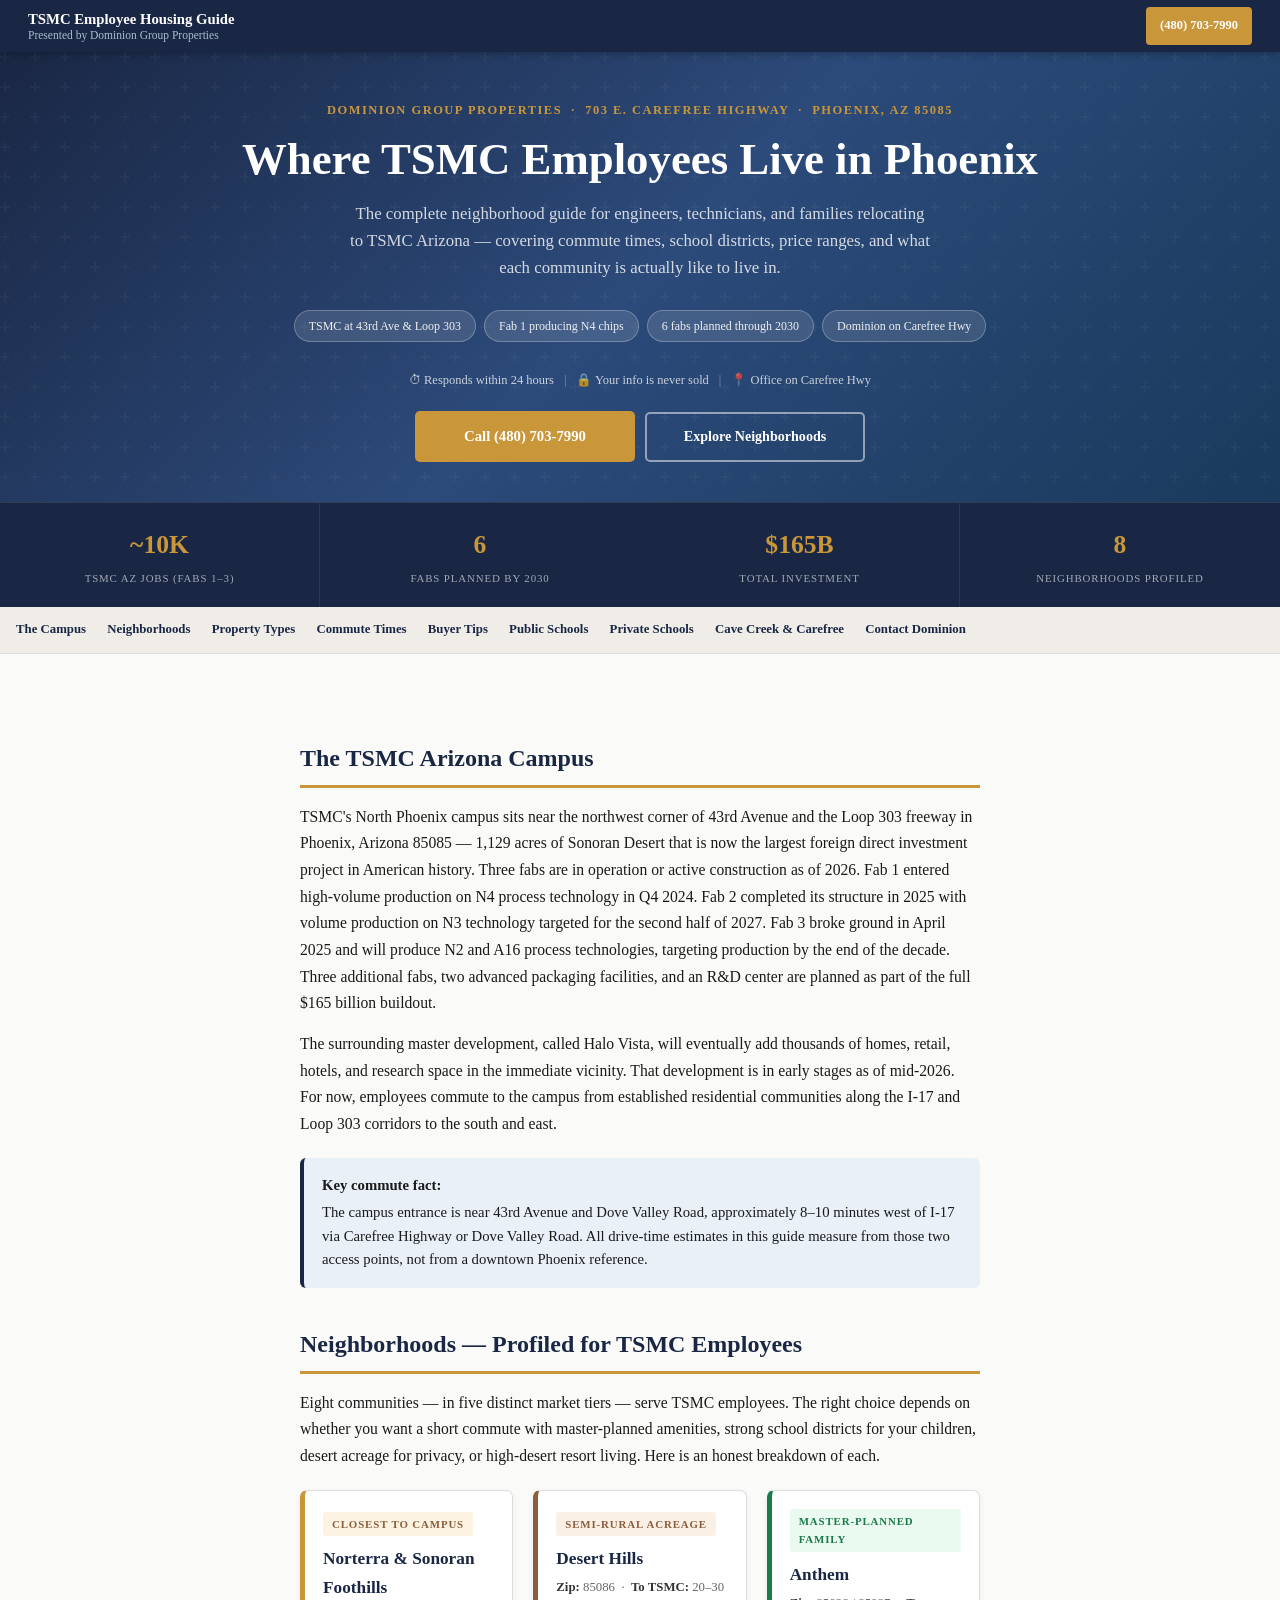
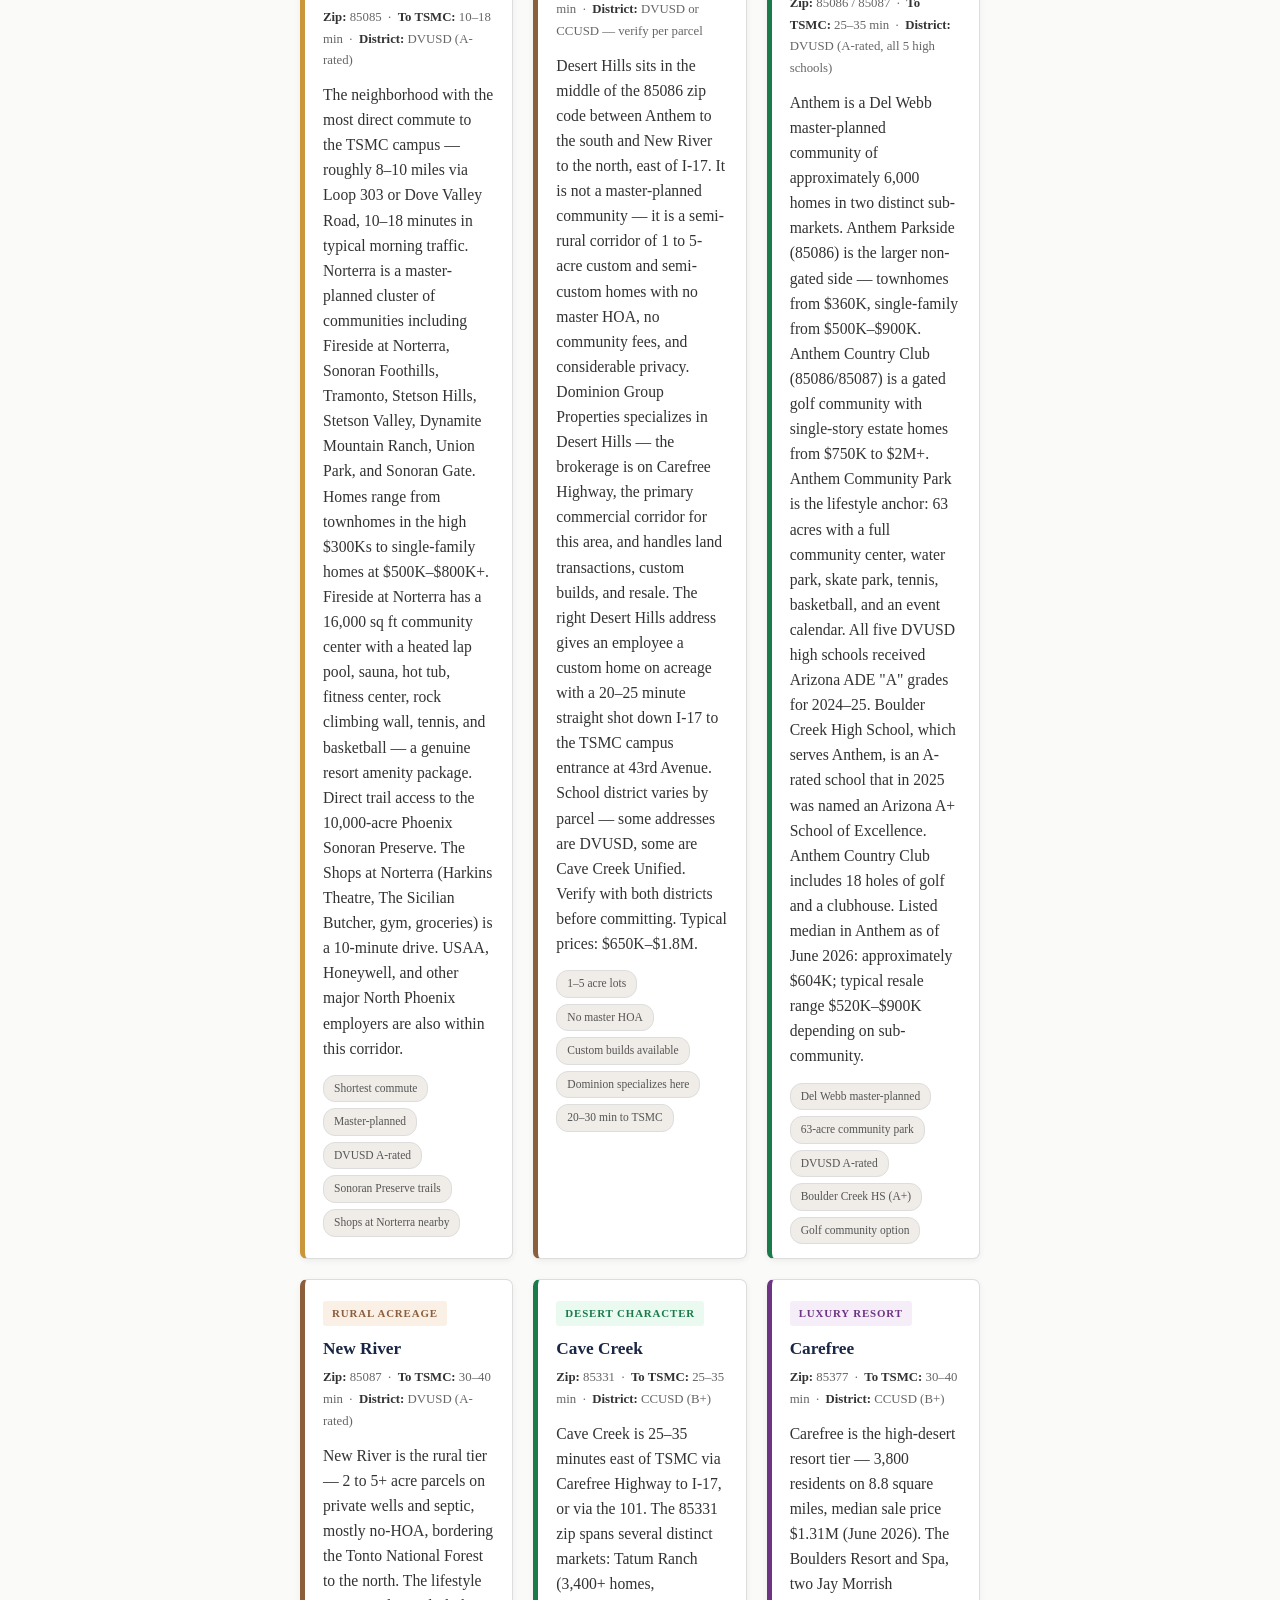
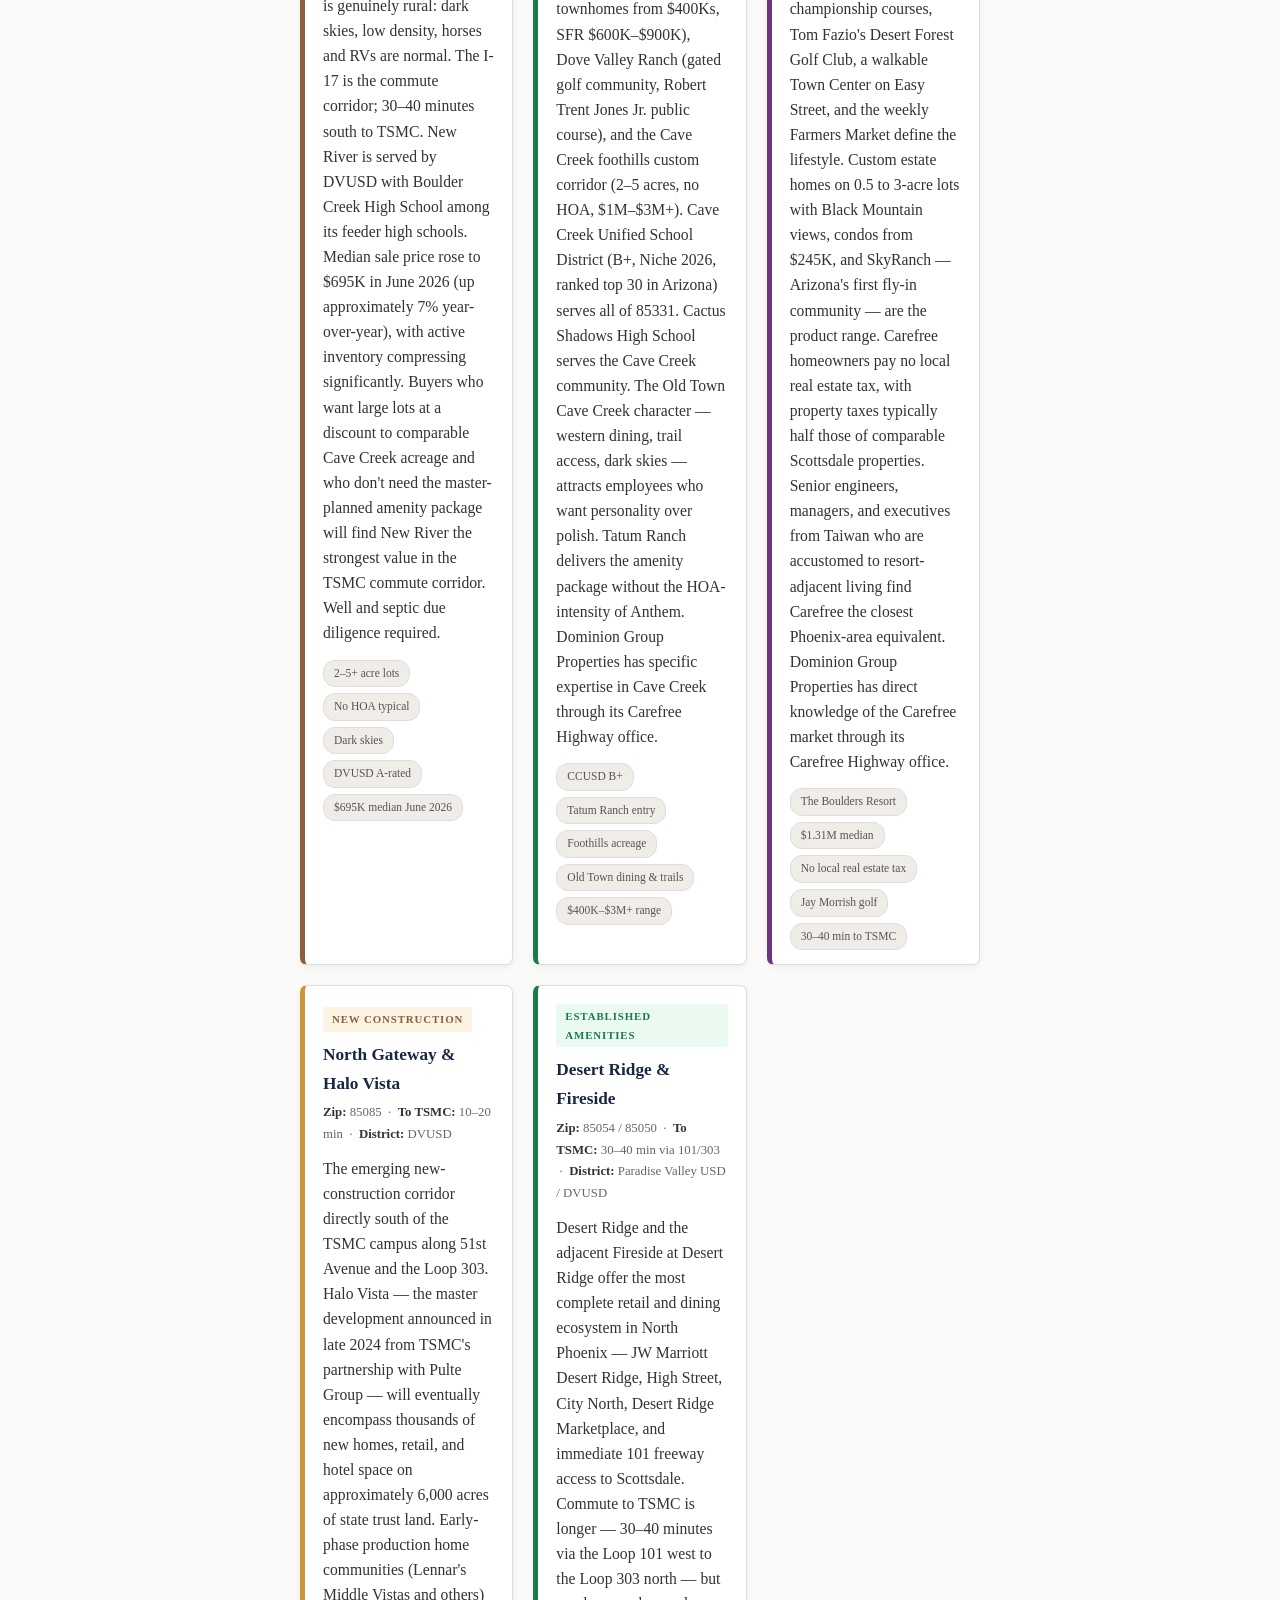
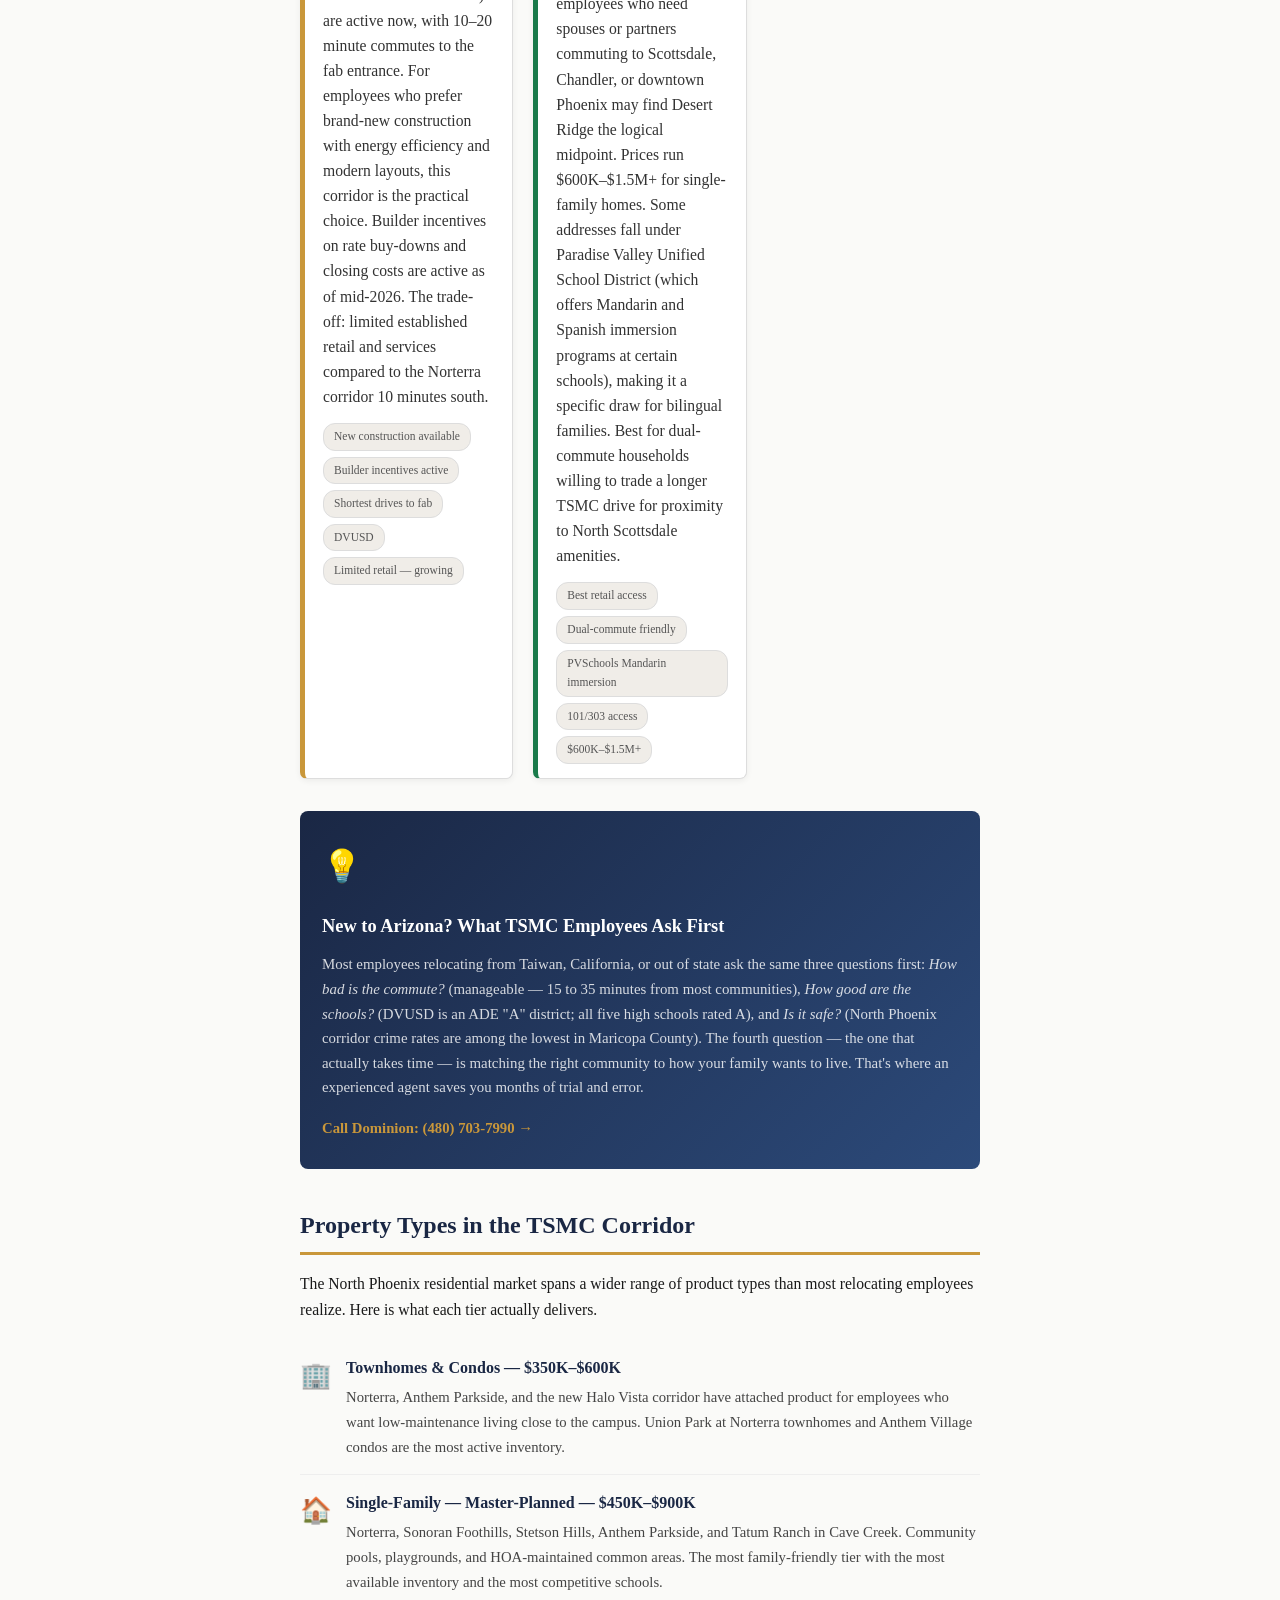
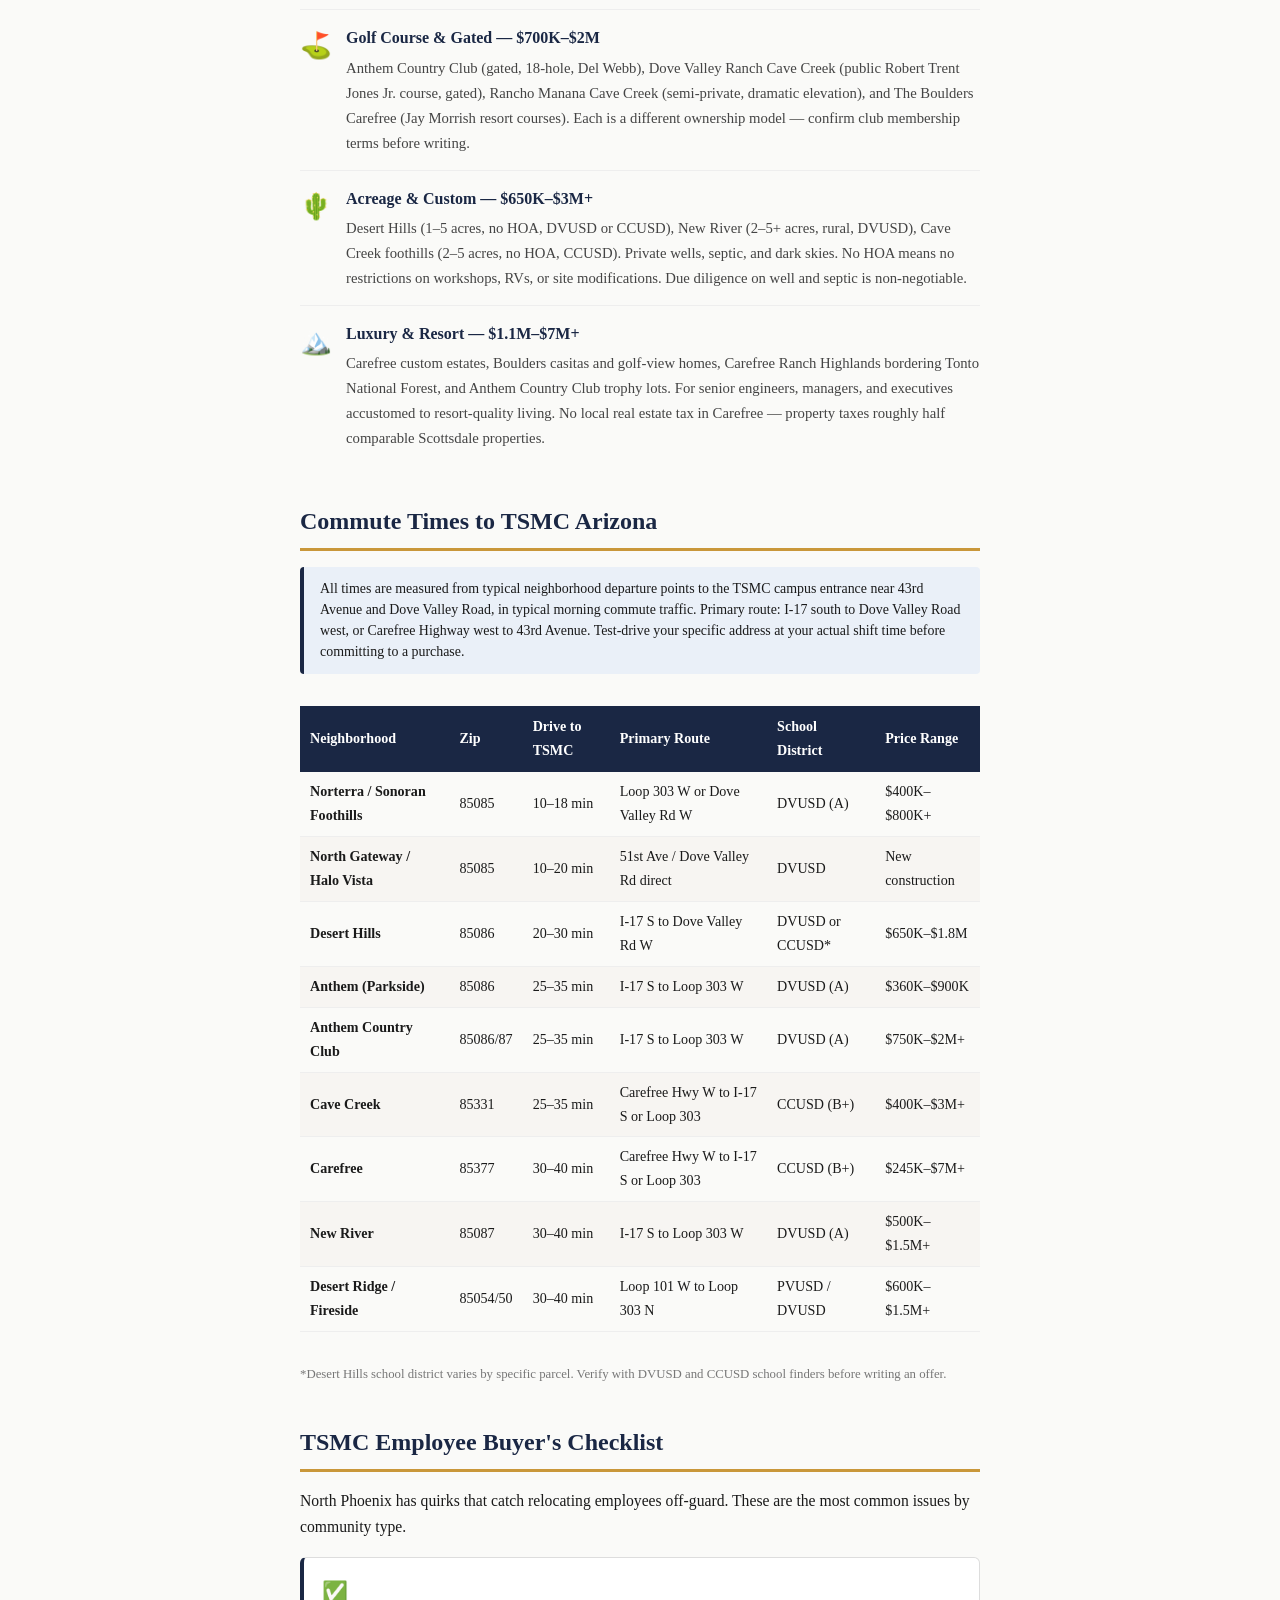
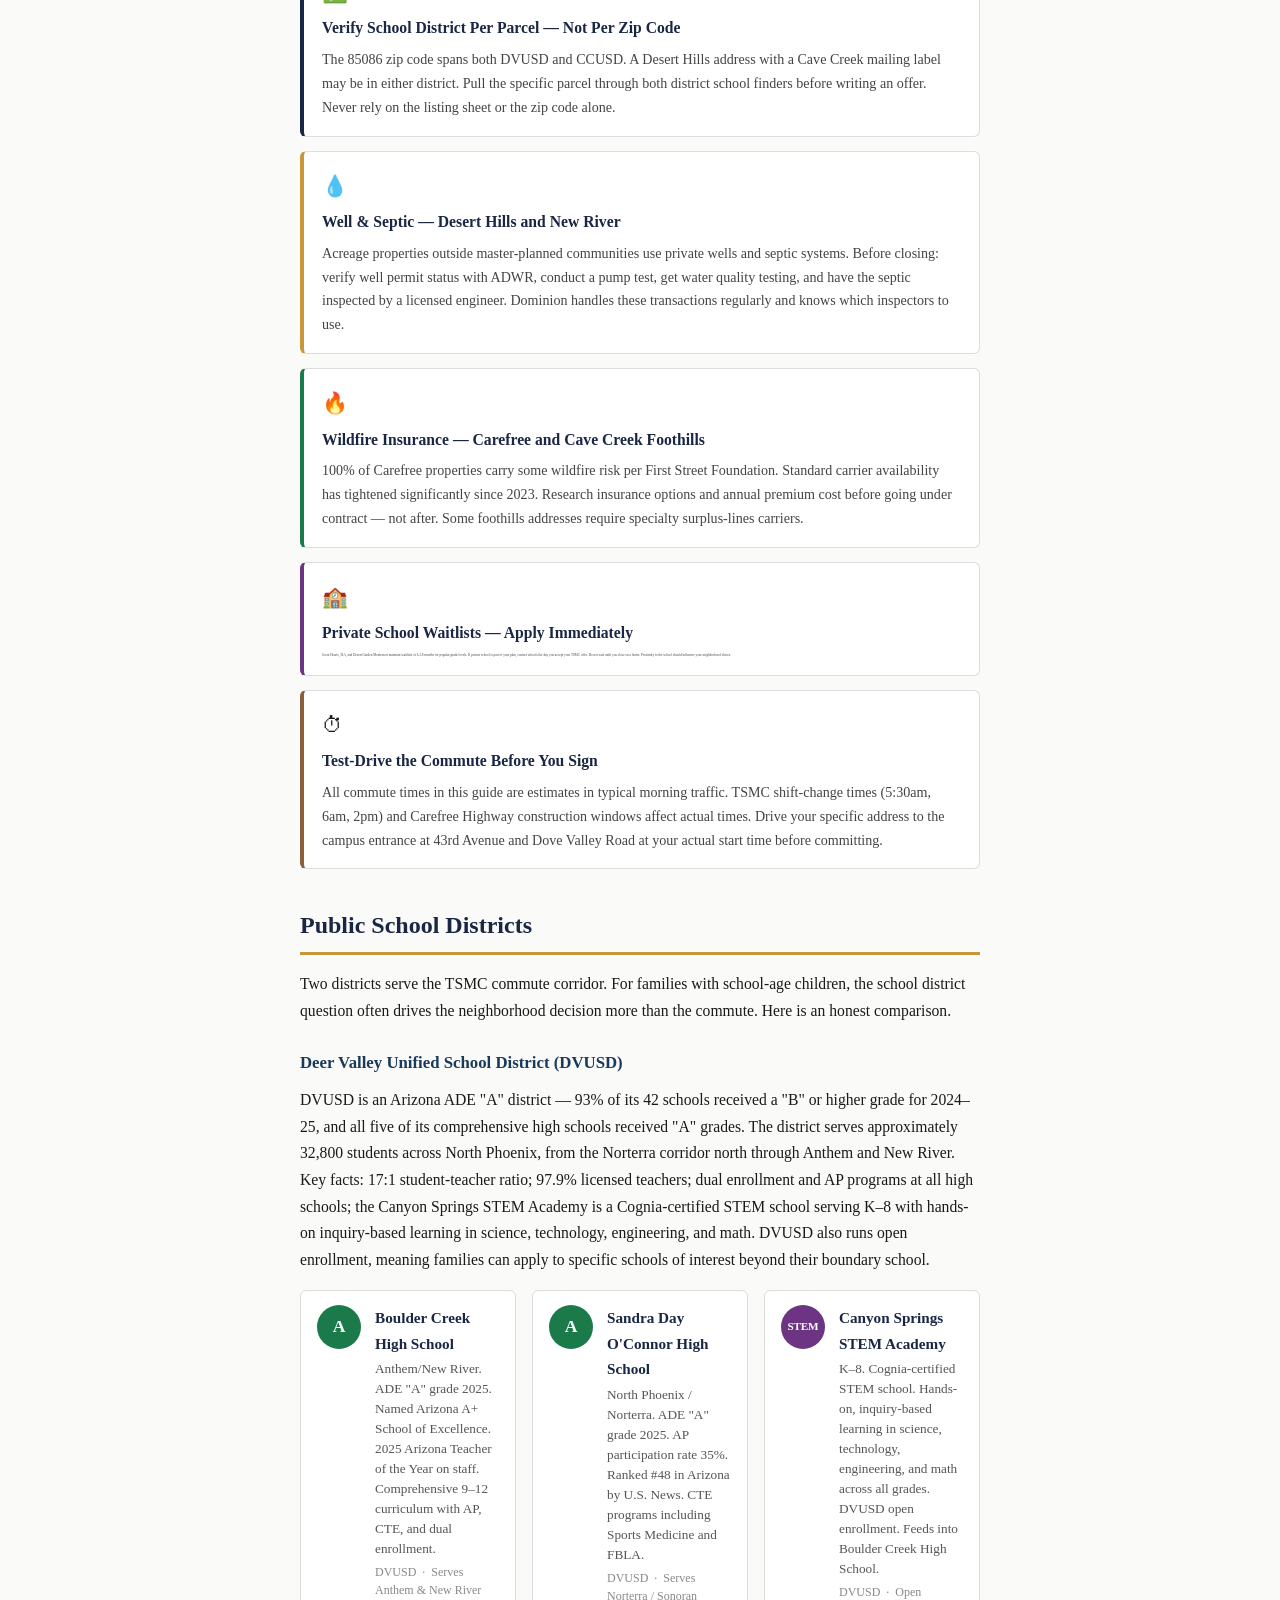
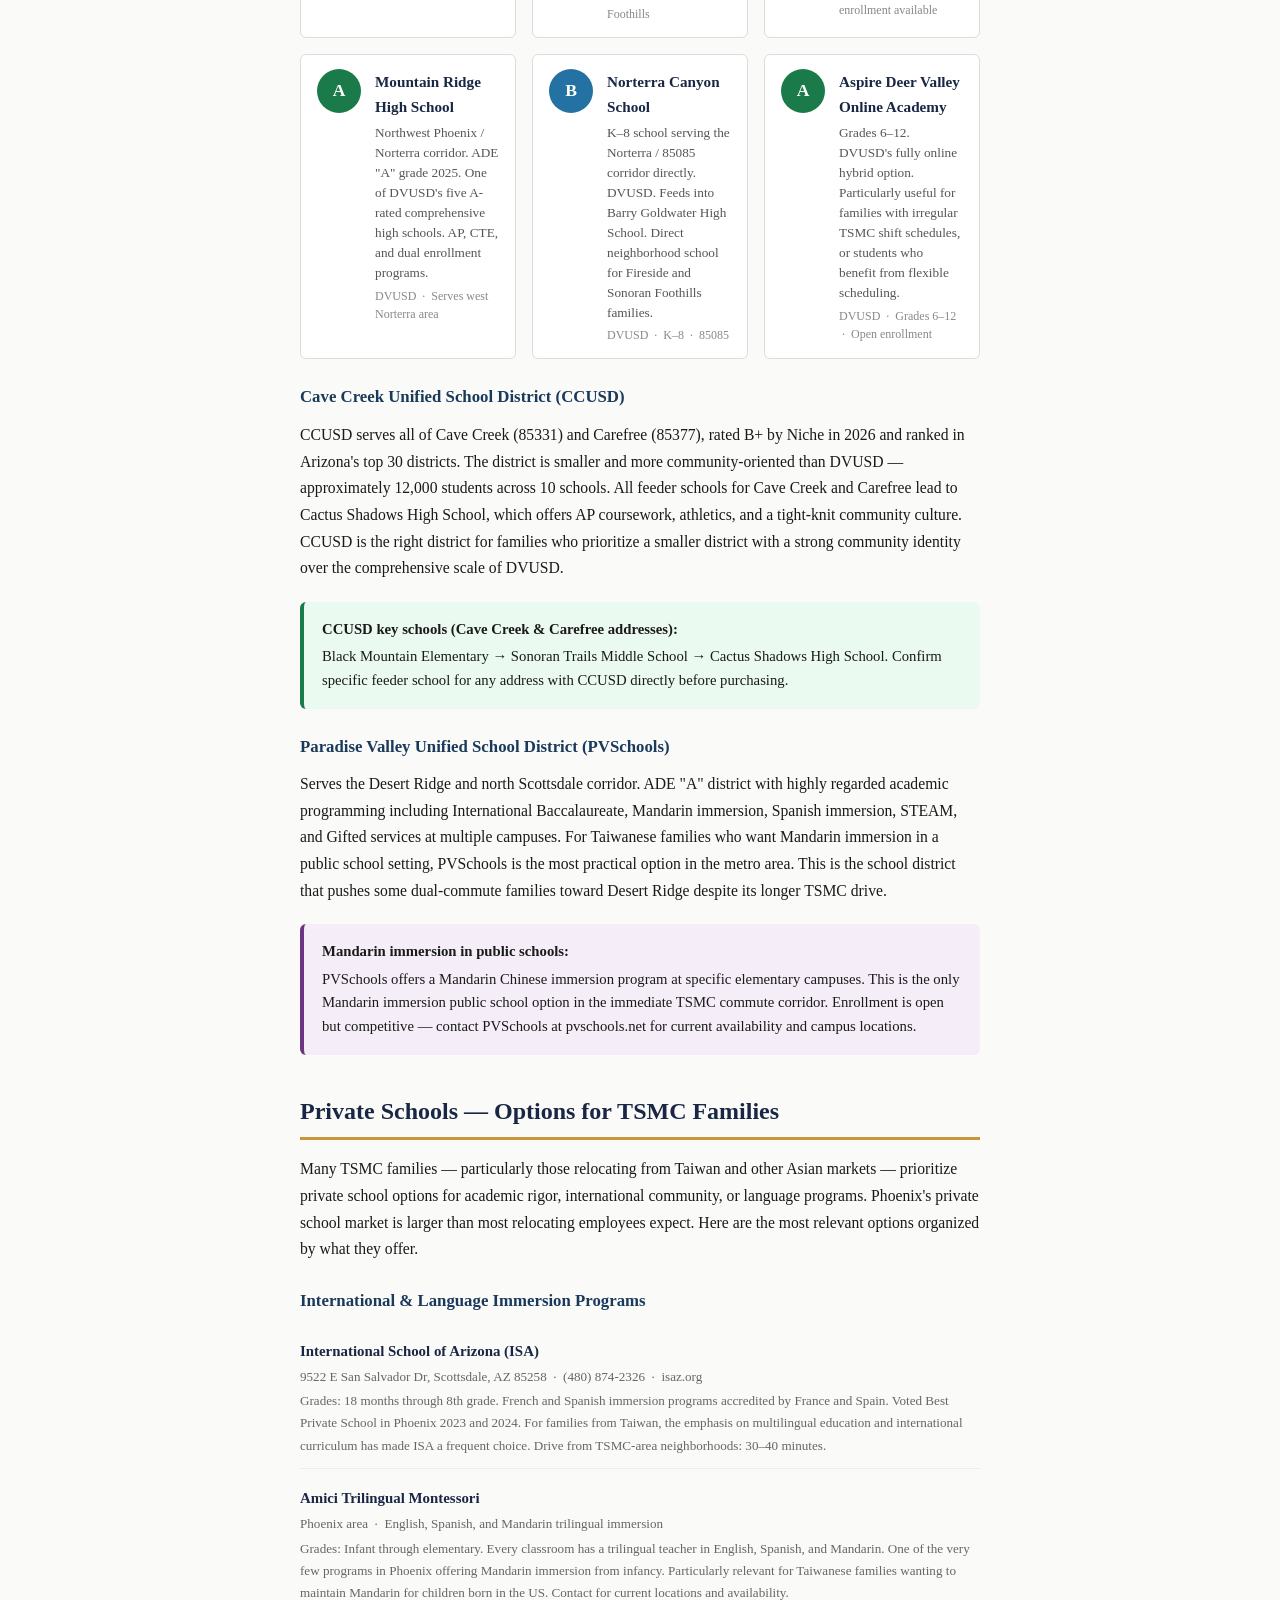
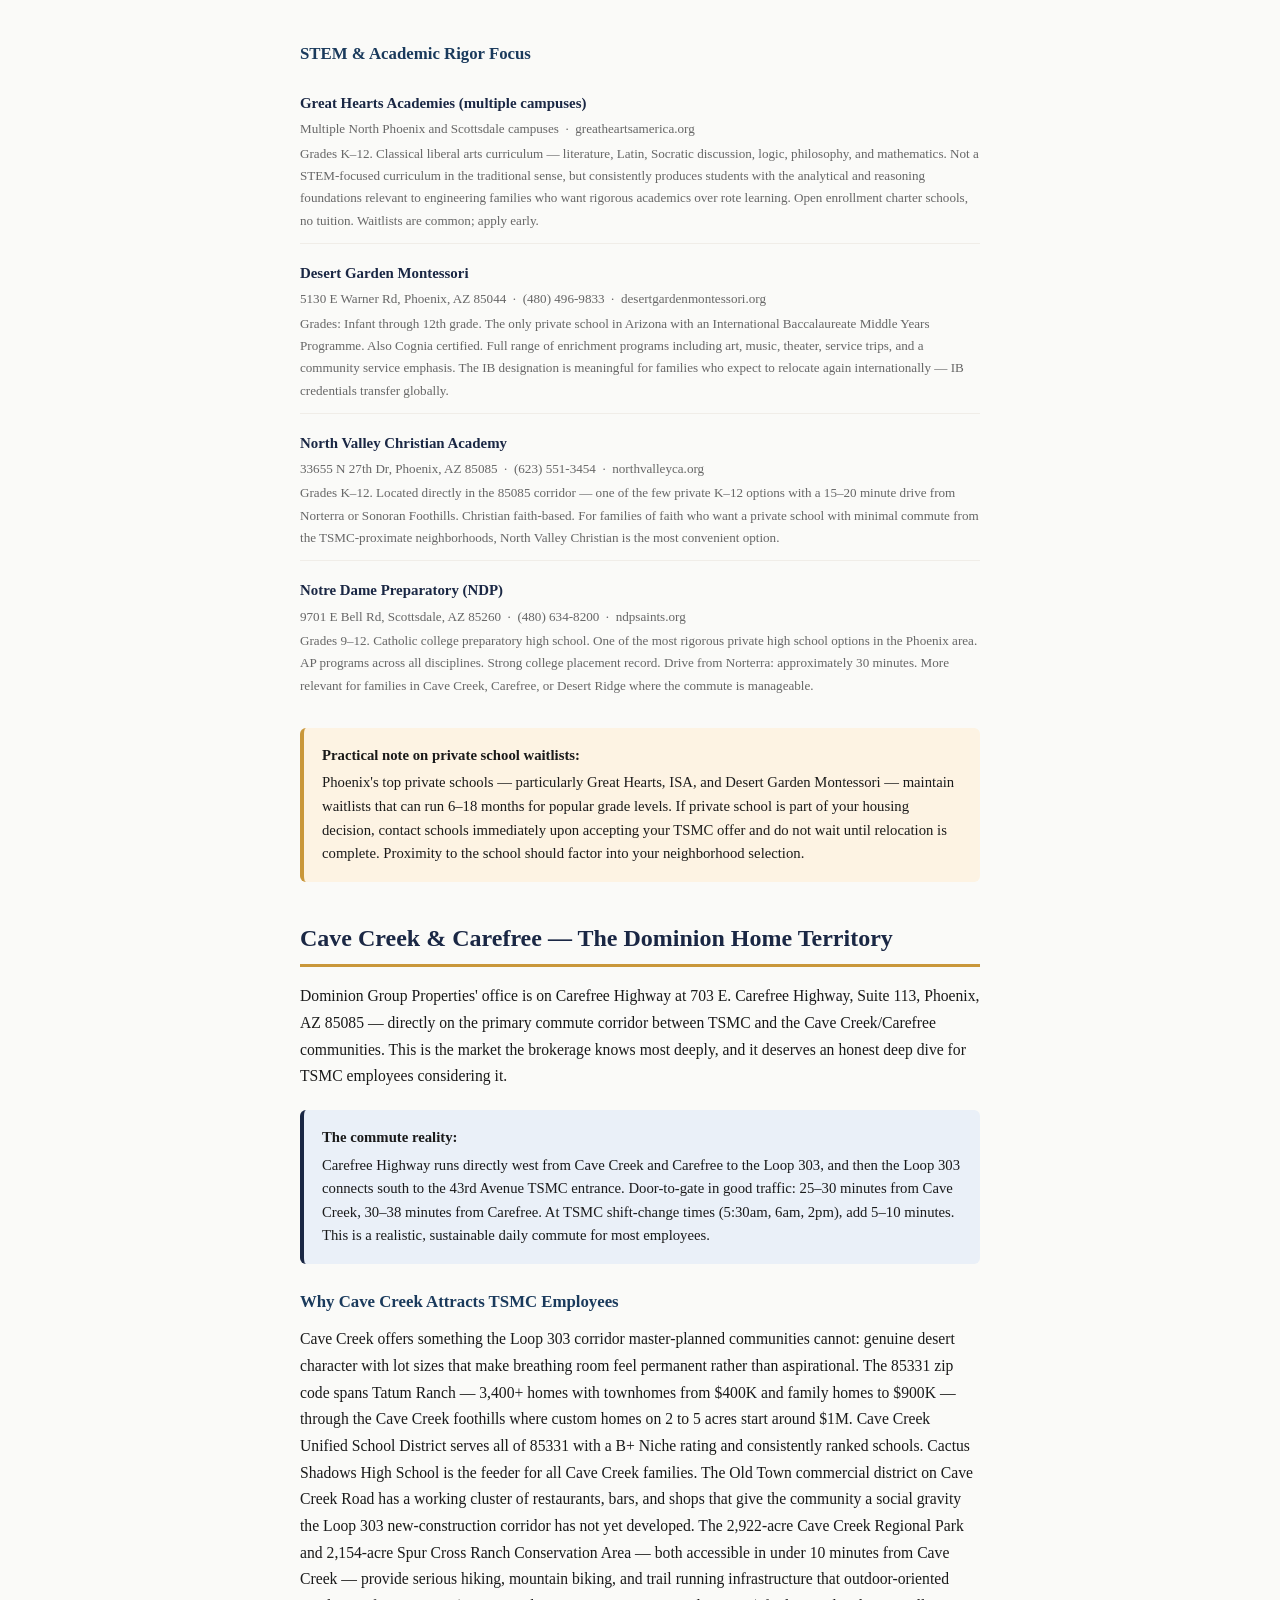
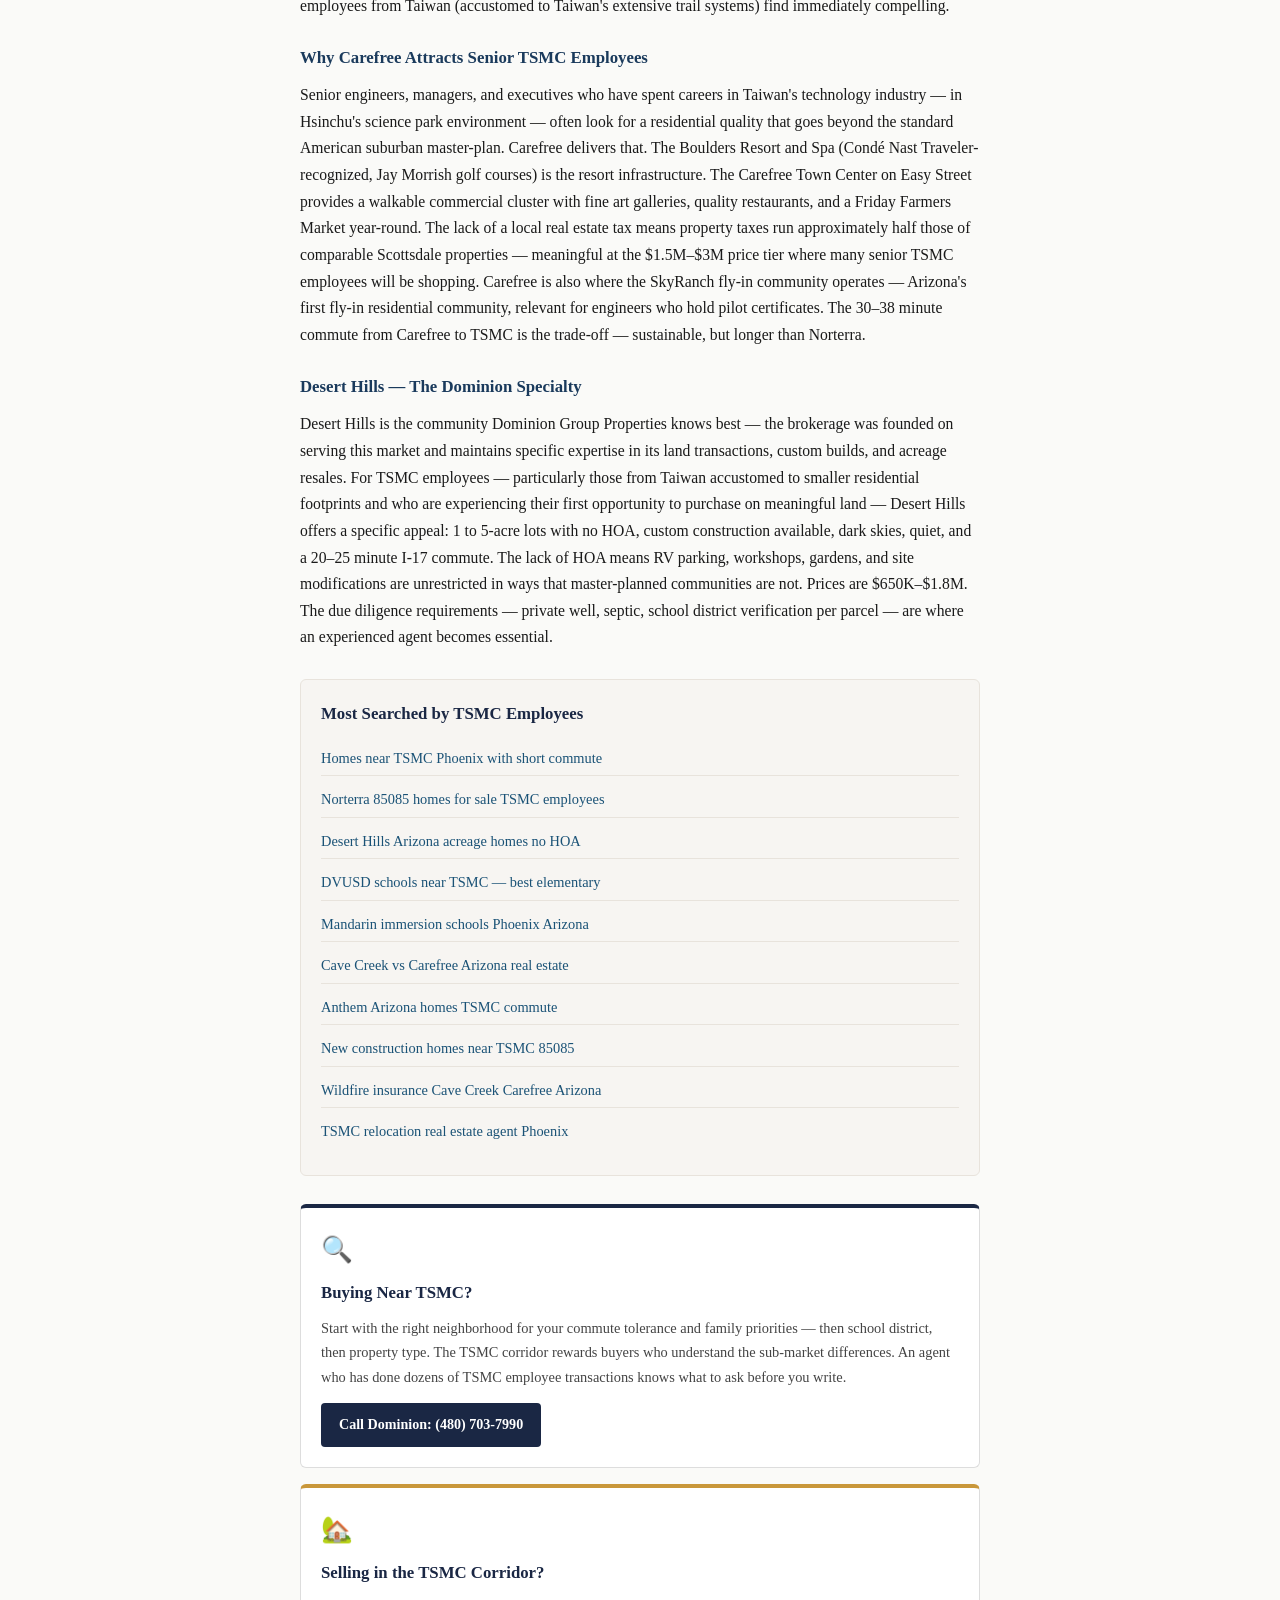
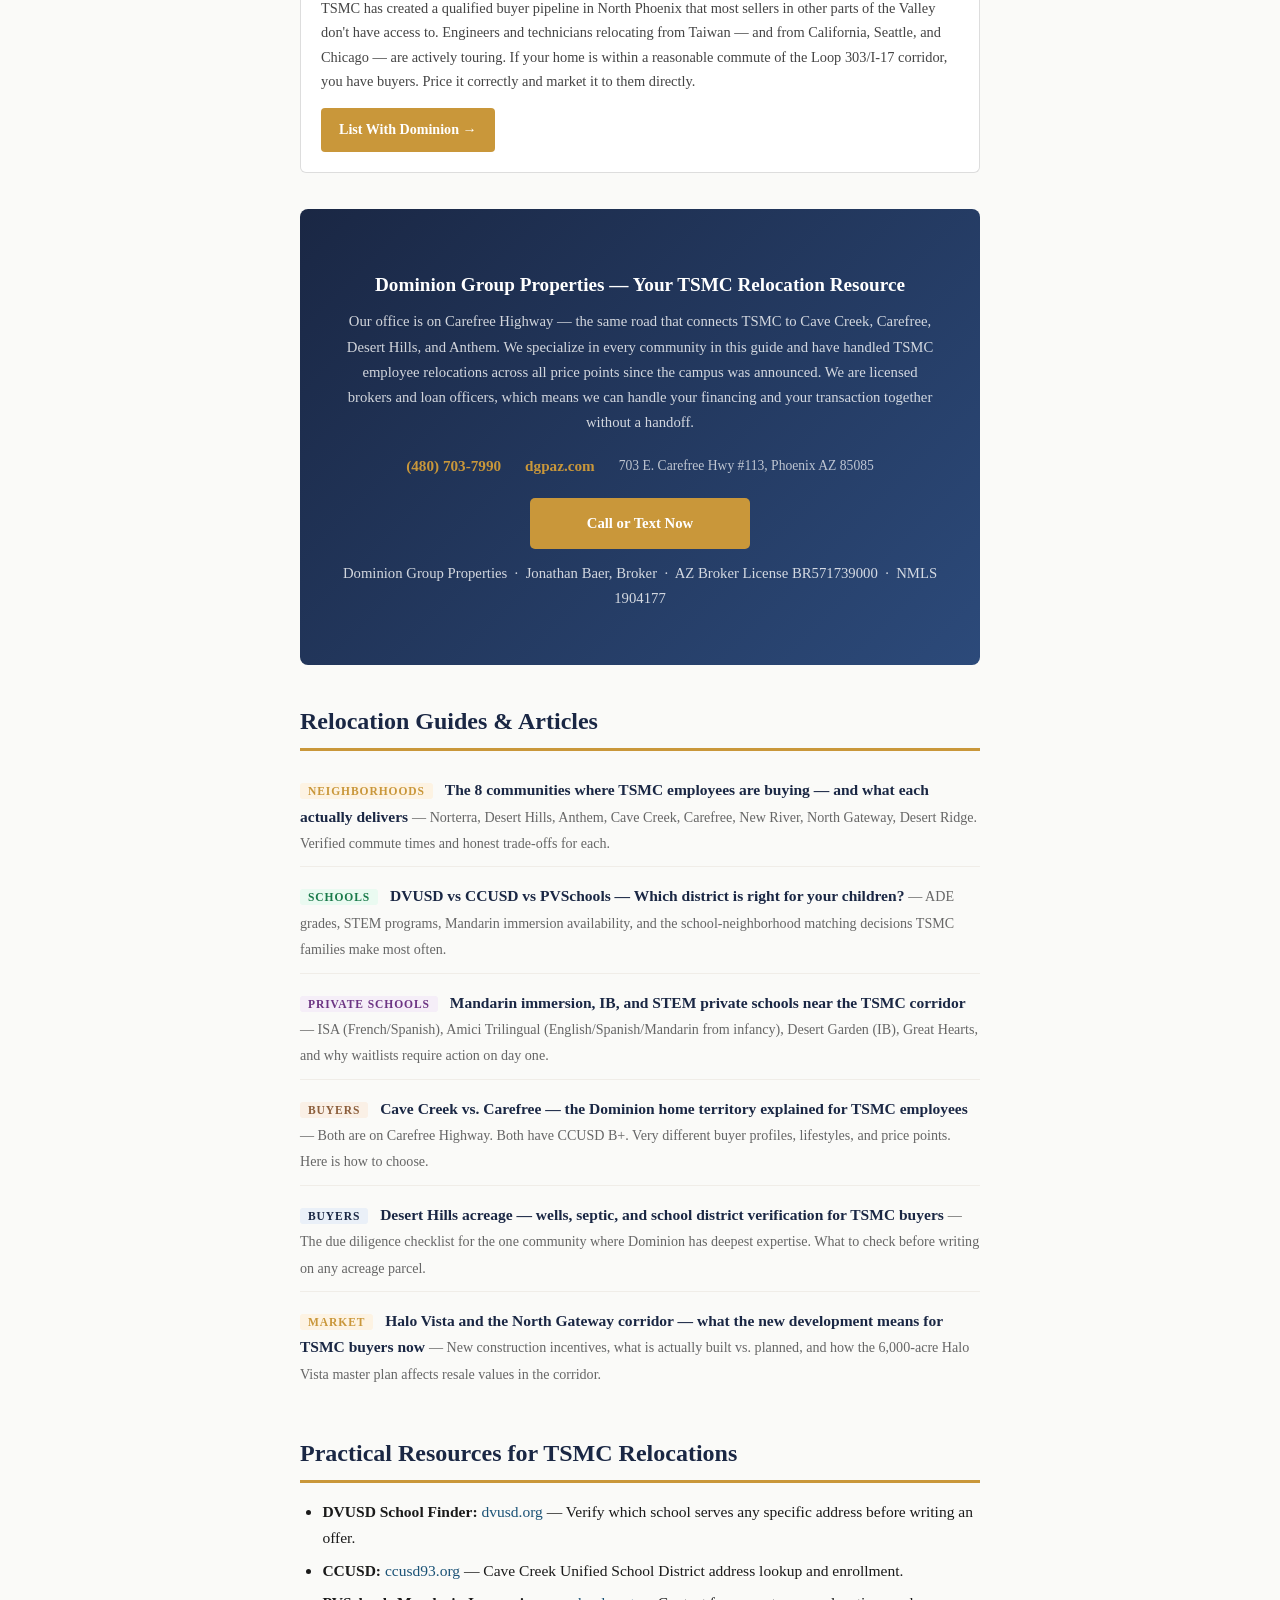
==== commit 368295aa: "Add all standard format elements: GA4 placeholder, info-strip, seasonal callout, property types sect" ====
--- a/index.html
+++ b/index.html
@@ -32,6 +32,9 @@
   }
 }
 </script>
+<!-- GA4 -->
+<script async src="https://www.googletagmanager.com/gtag/js?id=G-TSMCGUIDEXX"></script>
+<script>window.dataLayer=window.dataLayer||[];function gtag(){dataLayer.push(arguments);}gtag('js',new Date());gtag('config','G-TSMCGUIDEXX');</script>
 </head>
 <body>
 
@@ -55,6 +58,13 @@
     <span class="hero-badge">6 fabs planned through 2030</span>
     <span class="hero-badge">Dominion on Carefree Hwy</span>
   </div>
+  <div class="hero-info-strip" style="display:flex;flex-wrap:wrap;gap:10px;justify-content:center;margin-bottom:20px;position:relative">
+    <span style="color:rgba(255,255,255,.75);font-size:.78rem">⏱ Responds within 24 hours</span>
+    <span style="color:rgba(255,255,255,.4);font-size:.78rem">|</span>
+    <span style="color:rgba(255,255,255,.75);font-size:.78rem">🔒 Your info is never sold</span>
+    <span style="color:rgba(255,255,255,.4);font-size:.78rem">|</span>
+    <span style="color:rgba(255,255,255,.75);font-size:.78rem">📍 Office on Carefree Hwy</span>
+  </div>
   <div class="hero-cta-row">
     <a href="tel:4807037990" class="btn-primary">Call (480) 703-7990</a>
     <a href="#neighborhoods" class="btn-secondary">Explore Neighborhoods</a>
@@ -75,7 +85,9 @@
 <div class="toc-bar" role="navigation" aria-label="Page sections">
   <a href="#tsmc-location">The Campus</a>
   <a href="#neighborhoods">Neighborhoods</a>
+  <a href="#property-types">Property Types</a>
   <a href="#commute">Commute Times</a>
+  <a href="#guides">Buyer Tips</a>
   <a href="#public-schools">Public Schools</a>
   <a href="#private-schools">Private Schools</a>
   <a href="#carefree-cave-creek">Cave Creek &amp; Carefree</a>
@@ -255,7 +267,61 @@
 
 </div><!-- /nbhd-grid -->
 
+<!-- SEASONAL CALLOUT -->
+<div class="seasonal-callout" style="background:linear-gradient(135deg,#1a2744 0%,#2c4a7a 100%);border-radius:8px;padding:28px 22px;margin:32px 0;display:flex;gap:18px;align-items:flex-start;flex-wrap:wrap">
+  <div style="font-size:2rem;flex-shrink:0">💡</div>
+  <div>
+    <h2 style="color:#fff;font-size:1.15rem;border:none;padding:0;margin:0 0 10px;scroll-margin-top:0">New to Arizona? What TSMC Employees Ask First</h2>
+    <p style="color:rgba(255,255,255,.82);font-size:.93rem;line-height:1.65;margin-bottom:14px">Most employees relocating from Taiwan, California, or out of state ask the same three questions first: <em>How bad is the commute?</em> (manageable — 15 to 35 minutes from most communities), <em>How good are the schools?</em> (DVUSD is an ADE "A" district; all five high schools rated A), and <em>Is it safe?</em> (North Phoenix corridor crime rates are among the lowest in Maricopa County). The fourth question — the one that actually takes time — is matching the right community to how your family wants to live. That's where an experienced agent saves you months of trial and error.</p>
+    <a href="tel:4807037990" style="color:#c9973a;font-weight:700;font-size:.92rem">Call Dominion: (480) 703-7990 &rarr;</a>
+  </div>
+</div>
+
+
+
 <!-- ════ COMMUTE TABLE ════ -->
+
+<!-- PROPERTY TYPES -->
+<h2 id="property-types">Property Types in the TSMC Corridor</h2>
+<p>The North Phoenix residential market spans a wider range of product types than most relocating employees realize. Here is what each tier actually delivers.</p>
+<div class="prop-type-list" style="margin:16px 0">
+  <div class="prop-type-item" style="display:flex;gap:14px;align-items:flex-start;padding:14px 0;border-bottom:1px solid #eee">
+    <div style="font-size:1.6rem;flex-shrink:0">🏢</div>
+    <div>
+      <h3 style="color:#1a2744;margin:0 0 4px;font-size:1rem">Townhomes &amp; Condos — $350K–$600K</h3>
+      <p style="margin:0;font-size:.92rem;color:#444">Norterra, Anthem Parkside, and the new Halo Vista corridor have attached product for employees who want low-maintenance living close to the campus. Union Park at Norterra townhomes and Anthem Village condos are the most active inventory.</p>
+    </div>
+  </div>
+  <div class="prop-type-item" style="display:flex;gap:14px;align-items:flex-start;padding:14px 0;border-bottom:1px solid #eee">
+    <div style="font-size:1.6rem;flex-shrink:0">🏠</div>
+    <div>
+      <h3 style="color:#1a2744;margin:0 0 4px;font-size:1rem">Single-Family — Master-Planned — $450K–$900K</h3>
+      <p style="margin:0;font-size:.92rem;color:#444">Norterra, Sonoran Foothills, Stetson Hills, Anthem Parkside, and Tatum Ranch in Cave Creek. Community pools, playgrounds, and HOA-maintained common areas. The most family-friendly tier with the most available inventory and the most competitive schools.</p>
+    </div>
+  </div>
+  <div class="prop-type-item" style="display:flex;gap:14px;align-items:flex-start;padding:14px 0;border-bottom:1px solid #eee">
+    <div style="font-size:1.6rem;flex-shrink:0">⛳</div>
+    <div>
+      <h3 style="color:#1a2744;margin:0 0 4px;font-size:1rem">Golf Course &amp; Gated — $700K–$2M</h3>
+      <p style="margin:0;font-size:.92rem;color:#444">Anthem Country Club (gated, 18-hole, Del Webb), Dove Valley Ranch Cave Creek (public Robert Trent Jones Jr. course, gated), Rancho Manana Cave Creek (semi-private, dramatic elevation), and The Boulders Carefree (Jay Morrish resort courses). Each is a different ownership model — confirm club membership terms before writing.</p>
+    </div>
+  </div>
+  <div class="prop-type-item" style="display:flex;gap:14px;align-items:flex-start;padding:14px 0;border-bottom:1px solid #eee">
+    <div style="font-size:1.6rem;flex-shrink:0">🌵</div>
+    <div>
+      <h3 style="color:#1a2744;margin:0 0 4px;font-size:1rem">Acreage &amp; Custom — $650K–$3M+</h3>
+      <p style="margin:0;font-size:.92rem;color:#444">Desert Hills (1–5 acres, no HOA, DVUSD or CCUSD), New River (2–5+ acres, rural, DVUSD), Cave Creek foothills (2–5 acres, no HOA, CCUSD). Private wells, septic, and dark skies. No HOA means no restrictions on workshops, RVs, or site modifications. Due diligence on well and septic is non-negotiable.</p>
+    </div>
+  </div>
+  <div class="prop-type-item" style="display:flex;gap:14px;align-items:flex-start;padding:14px 0">
+    <div style="font-size:1.6rem;flex-shrink:0">🏔️</div>
+    <div>
+      <h3 style="color:#1a2744;margin:0 0 4px;font-size:1rem">Luxury &amp; Resort — $1.1M–$7M+</h3>
+      <p style="margin:0;font-size:.92rem;color:#444">Carefree custom estates, Boulders casitas and golf-view homes, Carefree Ranch Highlands bordering Tonto National Forest, and Anthem Country Club trophy lots. For senior engineers, managers, and executives accustomed to resort-quality living. No local real estate tax in Carefree — property taxes roughly half comparable Scottsdale properties.</p>
+    </div>
+  </div>
+</div>
+
 <h2 id="commute">Commute Times to TSMC Arizona</h2>
 
 <div class="commute-note">
@@ -353,6 +419,38 @@
 <p style="font-size:.8rem;color:#777">*Desert Hills school district varies by specific parcel. Verify with DVUSD and CCUSD school finders before writing an offer.</p>
 
 <!-- ════ PUBLIC SCHOOLS ════ -->
+
+<!-- BUYER TIPS / GUIDES -->
+<h2 id="guides">TSMC Employee Buyer's Checklist</h2>
+<p>North Phoenix has quirks that catch relocating employees off-guard. These are the most common issues by community type.</p>
+<div class="guide-cards" style="display:flex;flex-direction:column;gap:14px;margin:16px 0">
+  <div class="guide-card" style="border:1px solid #ddd;border-radius:6px;padding:16px 18px;background:#fff;border-left:4px solid #1a2744">
+    <div style="font-size:1.3rem;margin-bottom:6px">✅</div>
+    <h3 style="color:#1a2744;font-size:.98rem;margin:0 0 6px">Verify School District Per Parcel — Not Per Zip Code</h3>
+    <p style="margin:0;font-size:.88rem;color:#444">The 85086 zip code spans both DVUSD and CCUSD. A Desert Hills address with a Cave Creek mailing label may be in either district. Pull the specific parcel through both district school finders before writing an offer. Never rely on the listing sheet or the zip code alone.</p>
+  </div>
+  <div class="guide-card" style="border:1px solid #ddd;border-radius:6px;padding:16px 18px;background:#fff;border-left:4px solid #c9973a">
+    <div style="font-size:1.3rem;margin-bottom:6px">💧</div>
+    <h3 style="color:#1a2744;font-size:.98rem;margin:0 0 6px">Well &amp; Septic — Desert Hills and New River</h3>
+    <p style="margin:0;font-size:.88rem;color:#444">Acreage properties outside master-planned communities use private wells and septic systems. Before closing: verify well permit status with ADWR, conduct a pump test, get water quality testing, and have the septic inspected by a licensed engineer. Dominion handles these transactions regularly and knows which inspectors to use.</p>
+  </div>
+  <div class="guide-card" style="border:1px solid #ddd;border-radius:6px;padding:16px 18px;background:#fff;border-left:4px solid #1a7a4a">
+    <div style="font-size:1.3rem;margin-bottom:6px">🔥</div>
+    <h3 style="color:#1a2744;font-size:.98rem;margin:0 0 6px">Wildfire Insurance — Carefree and Cave Creek Foothills</h3>
+    <p style="margin:0;font-size:.88rem;color:#444">100% of Carefree properties carry some wildfire risk per First Street Foundation. Standard carrier availability has tightened significantly since 2023. Research insurance options and annual premium cost before going under contract — not after. Some foothills addresses require specialty surplus-lines carriers.</p>
+  </div>
+  <div class="guide-card" style="border:1px solid #ddd;border-radius:6px;padding:16px 18px;background:#fff;border-left:4px solid #6c3483">
+    <div style="font-size:1.3rem;margin-bottom:6px">🏫</div>
+    <h3 style="color:#1a2744;font-size:.98rem;margin:0 0 6px">Private School Waitlists — Apply Immediately</h3>
+    <p style="margin:0;font-size:.88mm;color:#444">Great Hearts, ISA, and Desert Garden Montessori maintain waitlists of 6–18 months for popular grade levels. If private school is part of your plan, contact schools the day you accept your TSMC offer. Do not wait until you close on a home. Proximity to the school should influence your neighborhood choice.</p>
+  </div>
+  <div class="guide-card" style="border:1px solid #ddd;border-radius:6px;padding:16px 18px;background:#fff;border-left:4px solid #8b5e3c">
+    <div style="font-size:1.3rem;margin-bottom:6px">⏱</div>
+    <h3 style="color:#1a2744;font-size:.98rem;margin:0 0 6px">Test-Drive the Commute Before You Sign</h3>
+    <p style="margin:0;font-size:.88rem;color:#444">All commute times in this guide are estimates in typical morning traffic. TSMC shift-change times (5:30am, 6am, 2pm) and Carefree Highway construction windows affect actual times. Drive your specific address to the campus entrance at 43rd Avenue and Dove Valley Road at your actual start time before committing.</p>
+  </div>
+</div>
+
 <h2 id="public-schools">Public School Districts</h2>
 
 <p>Two districts serve the TSMC commute corridor. For families with school-age children, the school district question often drives the neighborhood decision more than the commute. Here is an honest comparison.</p>
@@ -495,6 +593,41 @@
 <p>Desert Hills is the community Dominion Group Properties knows best — the brokerage was founded on serving this market and maintains specific expertise in its land transactions, custom builds, and acreage resales. For TSMC employees — particularly those from Taiwan accustomed to smaller residential footprints and who are experiencing their first opportunity to purchase on meaningful land — Desert Hills offers a specific appeal: 1 to 5-acre lots with no HOA, custom construction available, dark skies, quiet, and a 20–25 minute I-17 commute. The lack of HOA means RV parking, workshops, gardens, and site modifications are unrestricted in ways that master-planned communities are not. Prices are $650K–$1.8M. The due diligence requirements — private well, septic, school district verification per parcel — are where an experienced agent becomes essential.</p>
 
 <!-- ════ DOMINION CTA ════ -->
+
+<!-- MOST SEARCHED -->
+<div class="most-searched-section" style="background:#f7f5f2;border:1px solid #e8e3dc;border-radius:6px;padding:20px 20px;margin:28px 0">
+  <h2 style="font-size:1.05rem;color:#1a2744;border:none;padding:0;margin:0 0 12px;scroll-margin-top:0">Most Searched by TSMC Employees</h2>
+  <ul class="most-searched-list" style="list-style:none;padding:0;margin:0;columns:1">
+    <li style="padding:5px 0;border-bottom:1px solid #e8e3dc;font-size:.9rem"><a href="#neighborhoods">Homes near TSMC Phoenix with short commute</a></li>
+    <li style="padding:5px 0;border-bottom:1px solid #e8e3dc;font-size:.9rem"><a href="#neighborhoods">Norterra 85085 homes for sale TSMC employees</a></li>
+    <li style="padding:5px 0;border-bottom:1px solid #e8e3dc;font-size:.9rem"><a href="#neighborhoods">Desert Hills Arizona acreage homes no HOA</a></li>
+    <li style="padding:5px 0;border-bottom:1px solid #e8e3dc;font-size:.9rem"><a href="#public-schools">DVUSD schools near TSMC — best elementary</a></li>
+    <li style="padding:5px 0;border-bottom:1px solid #e8e3dc;font-size:.9rem"><a href="#private-schools">Mandarin immersion schools Phoenix Arizona</a></li>
+    <li style="padding:5px 0;border-bottom:1px solid #e8e3dc;font-size:.9rem"><a href="#carefree-cave-creek">Cave Creek vs Carefree Arizona real estate</a></li>
+    <li style="padding:5px 0;border-bottom:1px solid #e8e3dc;font-size:.9rem"><a href="#neighborhoods">Anthem Arizona homes TSMC commute</a></li>
+    <li style="padding:5px 0;border-bottom:1px solid #e8e3dc;font-size:.9rem"><a href="#property-types">New construction homes near TSMC 85085</a></li>
+    <li style="padding:5px 0;border-bottom:1px solid #e8e3dc;font-size:.9rem"><a href="#guides">Wildfire insurance Cave Creek Carefree Arizona</a></li>
+    <li style="padding:5px 0;font-size:.9rem"><a href="#contact">TSMC relocation real estate agent Phoenix</a></li>
+  </ul>
+</div>
+
+
+<!-- BUY / SELL MODULE -->
+<div class="buy-sell-module" style="display:grid;grid-template-columns:1fr;gap:16px;margin:28px 0">
+  <div style="border:1px solid #ddd;border-radius:6px;padding:20px;background:#fff;border-top:4px solid #1a2744">
+    <div style="font-size:1.6rem;margin-bottom:8px">🔍</div>
+    <h2 style="font-size:1.05rem;color:#1a2744;border:none;padding:0;margin:0 0 8px;scroll-margin-top:0">Buying Near TSMC?</h2>
+    <p style="font-size:.9rem;color:#444;margin-bottom:14px">Start with the right neighborhood for your commute tolerance and family priorities — then school district, then property type. The TSMC corridor rewards buyers who understand the sub-market differences. An agent who has done dozens of TSMC employee transactions knows what to ask before you write.</p>
+    <a href="tel:4807037990" style="display:inline-block;background:#1a2744;color:#fff;padding:10px 18px;border-radius:4px;font-size:.88rem;font-weight:700;text-decoration:none">Call Dominion: (480) 703-7990</a>
+  </div>
+  <div style="border:1px solid #ddd;border-radius:6px;padding:20px;background:#fff;border-top:4px solid #c9973a">
+    <div style="font-size:1.6rem;margin-bottom:8px">🏡</div>
+    <h2 style="font-size:1.05rem;color:#1a2744;border:none;padding:0;margin:0 0 8px;scroll-margin-top:0">Selling in the TSMC Corridor?</h2>
+    <p style="font-size:.9rem;color:#444;margin-bottom:14px">TSMC has created a qualified buyer pipeline in North Phoenix that most sellers in other parts of the Valley don't have access to. Engineers and technicians relocating from Taiwan — and from California, Seattle, and Chicago — are actively touring. If your home is within a reasonable commute of the Loop 303/I-17 corridor, you have buyers. Price it correctly and market it to them directly.</p>
+    <a href="tel:4807037990" style="display:inline-block;background:#c9973a;color:#fff;padding:10px 18px;border-radius:4px;font-size:.88rem;font-weight:700;text-decoration:none">List With Dominion &rarr;</a>
+  </div>
+</div>
+
 <div class="dgp-cta" id="contact">
   <h3>Dominion Group Properties — Your TSMC Relocation Resource</h3>
   <p>Our office is on Carefree Highway — the same road that connects TSMC to Cave Creek, Carefree, Desert Hills, and Anthem. We specialize in every community in this guide and have handled TSMC employee relocations across all price points since the campus was announced. We are licensed brokers and loan officers, which means we can handle your financing and your transaction together without a handoff.</p>
@@ -508,7 +641,43 @@
 </div>
 
 <!-- ════ ADDITIONAL RESOURCES ════ -->
-<h2>Practical Resources for TSMC Relocations</h2>
+
+<!-- ARTICLES -->
+<h2 id="articles">Relocation Guides &amp; Articles</h2>
+<ul class="article-list" style="list-style:none;padding:0;margin:12px 0">
+  <li style="padding:10px 0;border-bottom:1px solid #f0ede8">
+    <span style="font-size:.72rem;font-weight:700;text-transform:uppercase;letter-spacing:.08em;color:#c9973a;background:#fdf3e3;padding:2px 8px;border-radius:3px;margin-right:8px">Neighborhoods</span>
+    <a href="#neighborhoods" style="font-weight:700;color:#1a2744">The 8 communities where TSMC employees are buying — and what each actually delivers</a>
+    <span style="color:#666;font-size:.88rem"> — Norterra, Desert Hills, Anthem, Cave Creek, Carefree, New River, North Gateway, Desert Ridge. Verified commute times and honest trade-offs for each.</span>
+  </li>
+  <li style="padding:10px 0;border-bottom:1px solid #f0ede8">
+    <span style="font-size:.72rem;font-weight:700;text-transform:uppercase;letter-spacing:.08em;color:#1a7a4a;background:#eafaf1;padding:2px 8px;border-radius:3px;margin-right:8px">Schools</span>
+    <a href="#public-schools" style="font-weight:700;color:#1a2744">DVUSD vs CCUSD vs PVSchools — Which district is right for your children?</a>
+    <span style="color:#666;font-size:.88rem"> — ADE grades, STEM programs, Mandarin immersion availability, and the school-neighborhood matching decisions TSMC families make most often.</span>
+  </li>
+  <li style="padding:10px 0;border-bottom:1px solid #f0ede8">
+    <span style="font-size:.72rem;font-weight:700;text-transform:uppercase;letter-spacing:.08em;color:#6c3483;background:#f5eef8;padding:2px 8px;border-radius:3px;margin-right:8px">Private Schools</span>
+    <a href="#private-schools" style="font-weight:700;color:#1a2744">Mandarin immersion, IB, and STEM private schools near the TSMC corridor</a>
+    <span style="color:#666;font-size:.88rem"> — ISA (French/Spanish), Amici Trilingual (English/Spanish/Mandarin from infancy), Desert Garden (IB), Great Hearts, and why waitlists require action on day one.</span>
+  </li>
+  <li style="padding:10px 0;border-bottom:1px solid #f0ede8">
+    <span style="font-size:.72rem;font-weight:700;text-transform:uppercase;letter-spacing:.08em;color:#8b5e3c;background:#faf0e6;padding:2px 8px;border-radius:3px;margin-right:8px">Buyers</span>
+    <a href="#carefree-cave-creek" style="font-weight:700;color:#1a2744">Cave Creek vs. Carefree — the Dominion home territory explained for TSMC employees</a>
+    <span style="color:#666;font-size:.88rem"> — Both are on Carefree Highway. Both have CCUSD B+. Very different buyer profiles, lifestyles, and price points. Here is how to choose.</span>
+  </li>
+  <li style="padding:10px 0;border-bottom:1px solid #f0ede8">
+    <span style="font-size:.72rem;font-weight:700;text-transform:uppercase;letter-spacing:.08em;color:#1a2744;background:#eaf0f8;padding:2px 8px;border-radius:3px;margin-right:8px">Buyers</span>
+    <a href="#guides" style="font-weight:700;color:#1a2744">Desert Hills acreage — wells, septic, and school district verification for TSMC buyers</a>
+    <span style="color:#666;font-size:.88rem"> — The due diligence checklist for the one community where Dominion has deepest expertise. What to check before writing on any acreage parcel.</span>
+  </li>
+  <li style="padding:10px 0">
+    <span style="font-size:.72rem;font-weight:700;text-transform:uppercase;letter-spacing:.08em;color:#c9973a;background:#fdf3e3;padding:2px 8px;border-radius:3px;margin-right:8px">Market</span>
+    <a href="#commute" style="font-weight:700;color:#1a2744">Halo Vista and the North Gateway corridor — what the new development means for TSMC buyers now</a>
+    <span style="color:#666;font-size:.88rem"> — New construction incentives, what is actually built vs. planned, and how the 6,000-acre Halo Vista master plan affects resale values in the corridor.</span>
+  </li>
+</ul>
+
+<h2 id="practical-resources">Practical Resources for TSMC Relocations</h2>
 <ul>
   <li><strong>DVUSD School Finder:</strong> <a href="https://www.dvusd.org" target="_blank" rel="noopener">dvusd.org</a> — Verify which school serves any specific address before writing an offer.</li>
   <li><strong>CCUSD:</strong> <a href="https://www.ccusd93.org" target="_blank" rel="noopener">ccusd93.org</a> — Cave Creek Unified School District address lookup and enrollment.</li>
@@ -521,6 +690,29 @@
 </main><!-- /page-main -->
 
 <!-- FOOTER -->
+<!-- NETWORK FOOTER -->
+<footer class="network-footer" style="background:#1a2744;padding:20px 16px 16px;border-top:3px solid #c9973a">
+  <p style="text-align:center;color:rgba(255,255,255,.5);font-size:.72rem;text-transform:uppercase;letter-spacing:.1em;margin-bottom:14px">Dominion Group Properties — North Phoenix Resources</p>
+  <div style="display:grid;grid-template-columns:1fr 1fr;gap:14px;max-width:700px;margin:0 auto 16px">
+    <div>
+      <a href="https://www.cavecreekhomesforsale.com" target="_blank" rel="noopener" style="color:#c9973a;font-size:.88rem;font-weight:700">Cave Creek Homes For Sale</a>
+      <p style="color:rgba(255,255,255,.55);font-size:.78rem;margin:3px 0 0;line-height:1.4">Tatum Ranch, Dove Valley Ranch, golf course and estate homes in 85331.</p>
+    </div>
+    <div>
+      <a href="https://www.carefreehomesforsale.com" target="_blank" rel="noopener" style="color:#c9973a;font-size:.88rem;font-weight:700">Carefree Homes For Sale</a>
+      <p style="color:rgba(255,255,255,.55);font-size:.78rem;margin:3px 0 0;line-height:1.4">The Boulders, luxury estates, SkyRanch, and condos from $245K in 85377.</p>
+    </div>
+    <div>
+      <a href="https://www.cavecreekhorseproperty.com" target="_blank" rel="noopener" style="color:#c9973a;font-size:.88rem;font-weight:700">Cave Creek Horse Property</a>
+      <p style="color:rgba(255,255,255,.55);font-size:.78rem;margin:3px 0 0;line-height:1.4">Equestrian acreage, arenas, and trail-access properties in the Cave Creek area.</p>
+    </div>
+    <div>
+      <a href="https://www.dgpaz.com" target="_blank" rel="noopener" style="color:#c9973a;font-size:.88rem;font-weight:700">Dominion Group Properties</a>
+      <p style="color:rgba(255,255,255,.55);font-size:.78rem;margin:3px 0 0;line-height:1.4">703 E. Carefree Highway #113 · Phoenix, AZ 85085 · (480) 703-7990</p>
+    </div>
+  </div>
+</footer>
+
 <footer class="site-footer">
   <p><strong>Dominion Group Properties</strong></p>
   <p>703 E. Carefree Highway, Suite 113 &nbsp;·&nbsp; Phoenix, AZ 85085 &nbsp;·&nbsp; <a href="tel:4807037990">(480) 703-7990</a> &nbsp;·&nbsp; <a href="https://www.dgpaz.com">dgpaz.com</a></p>
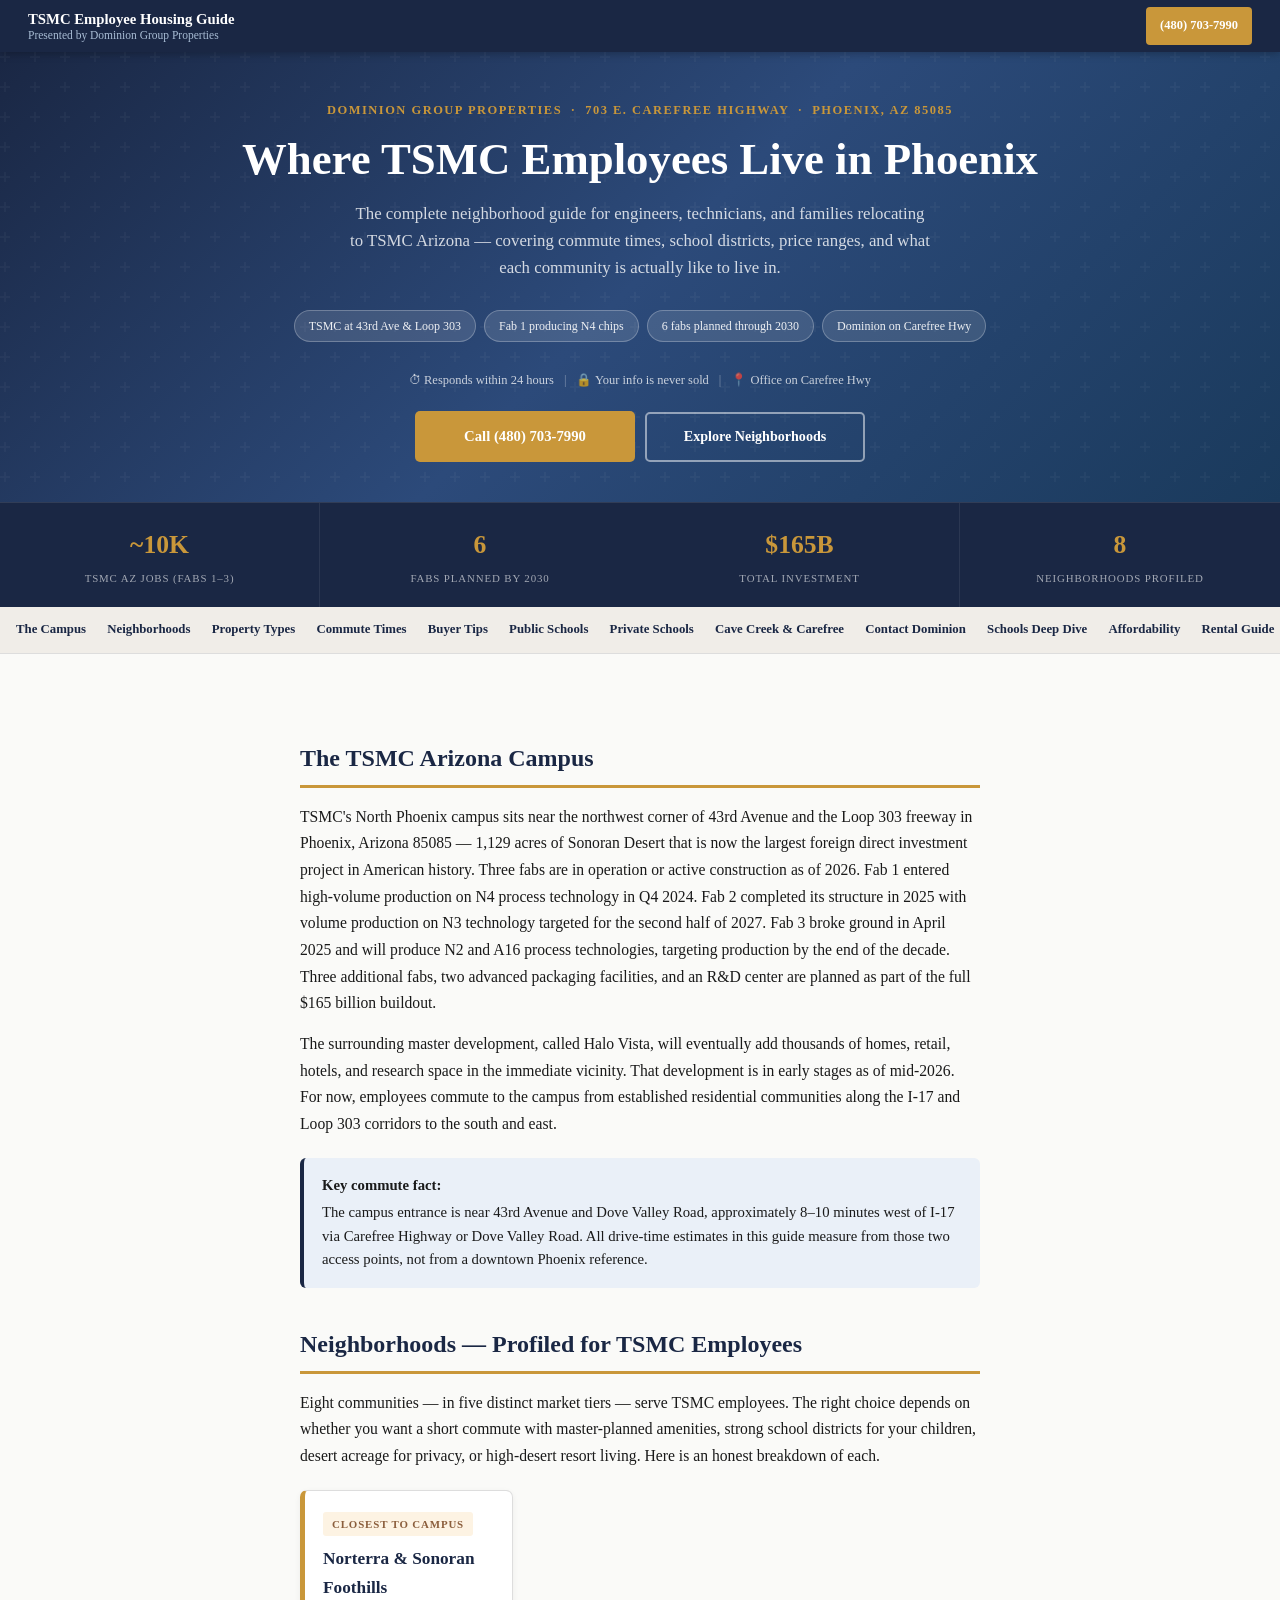
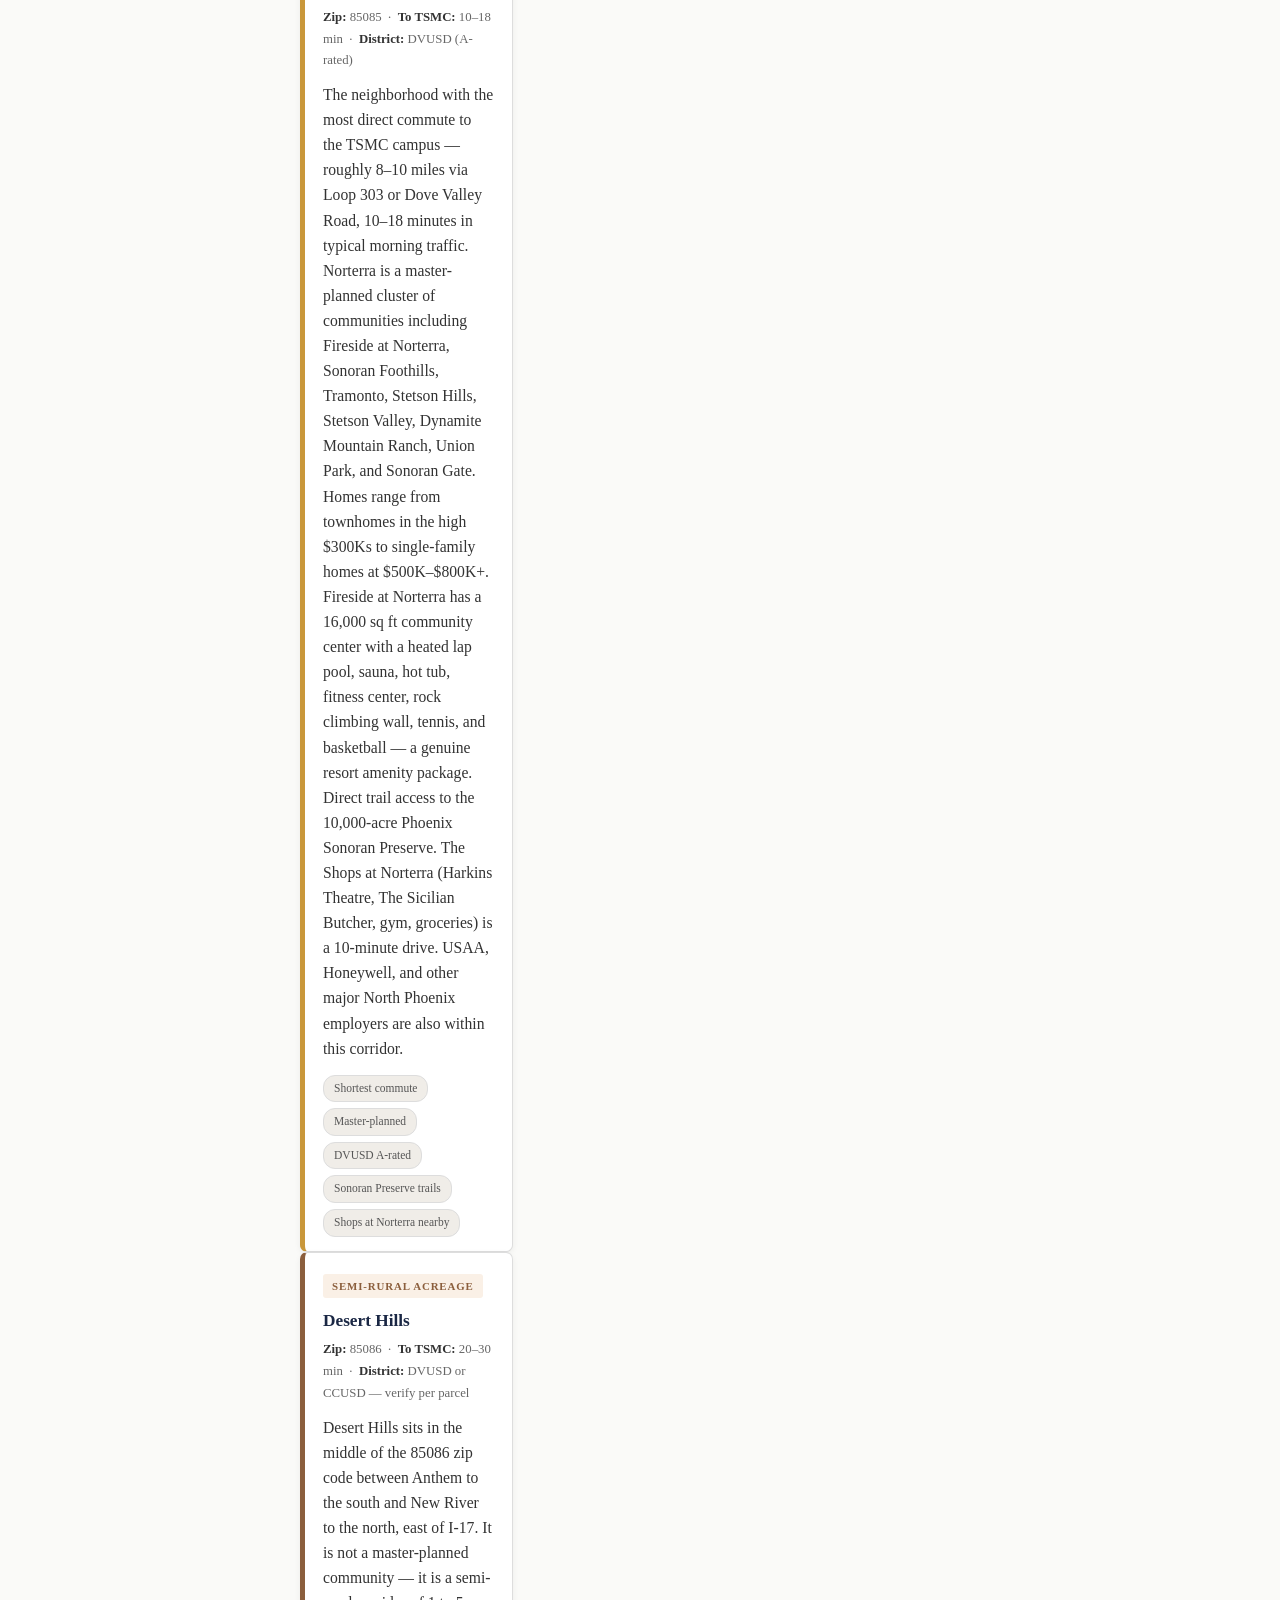
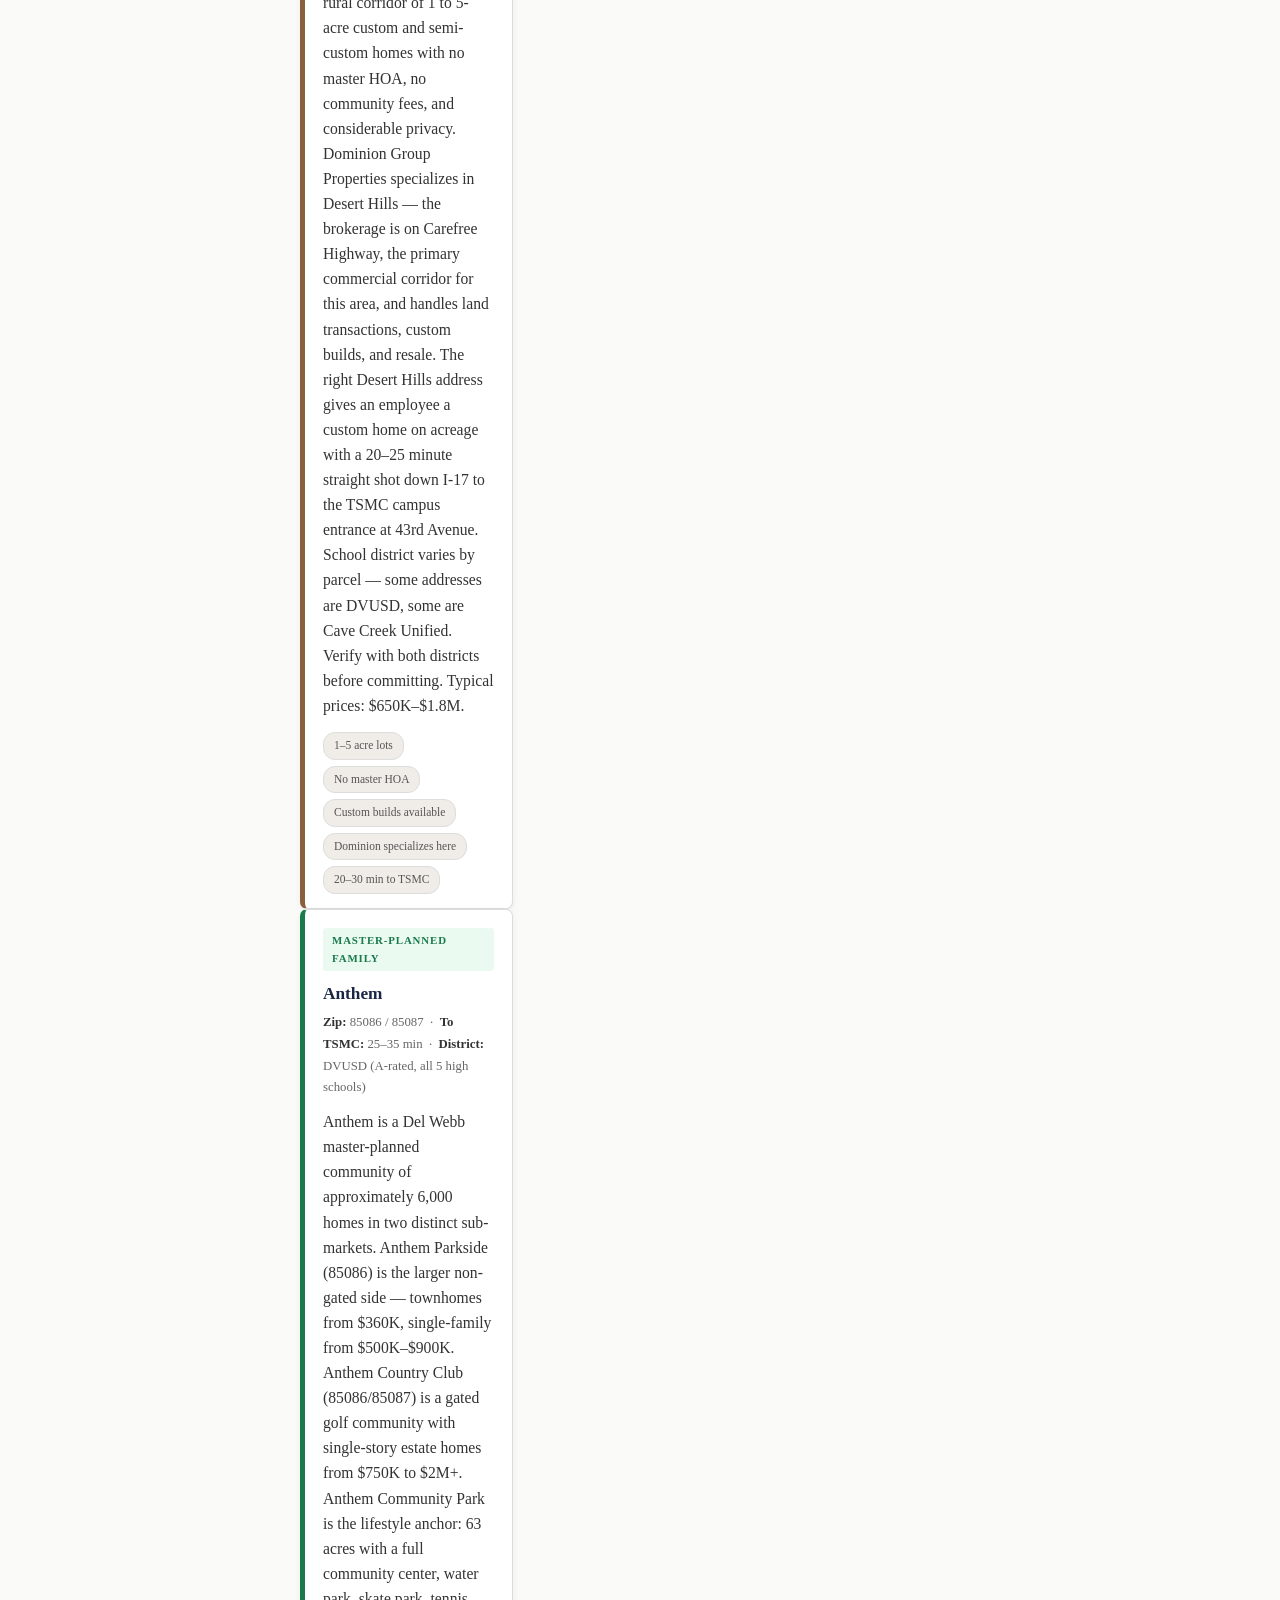
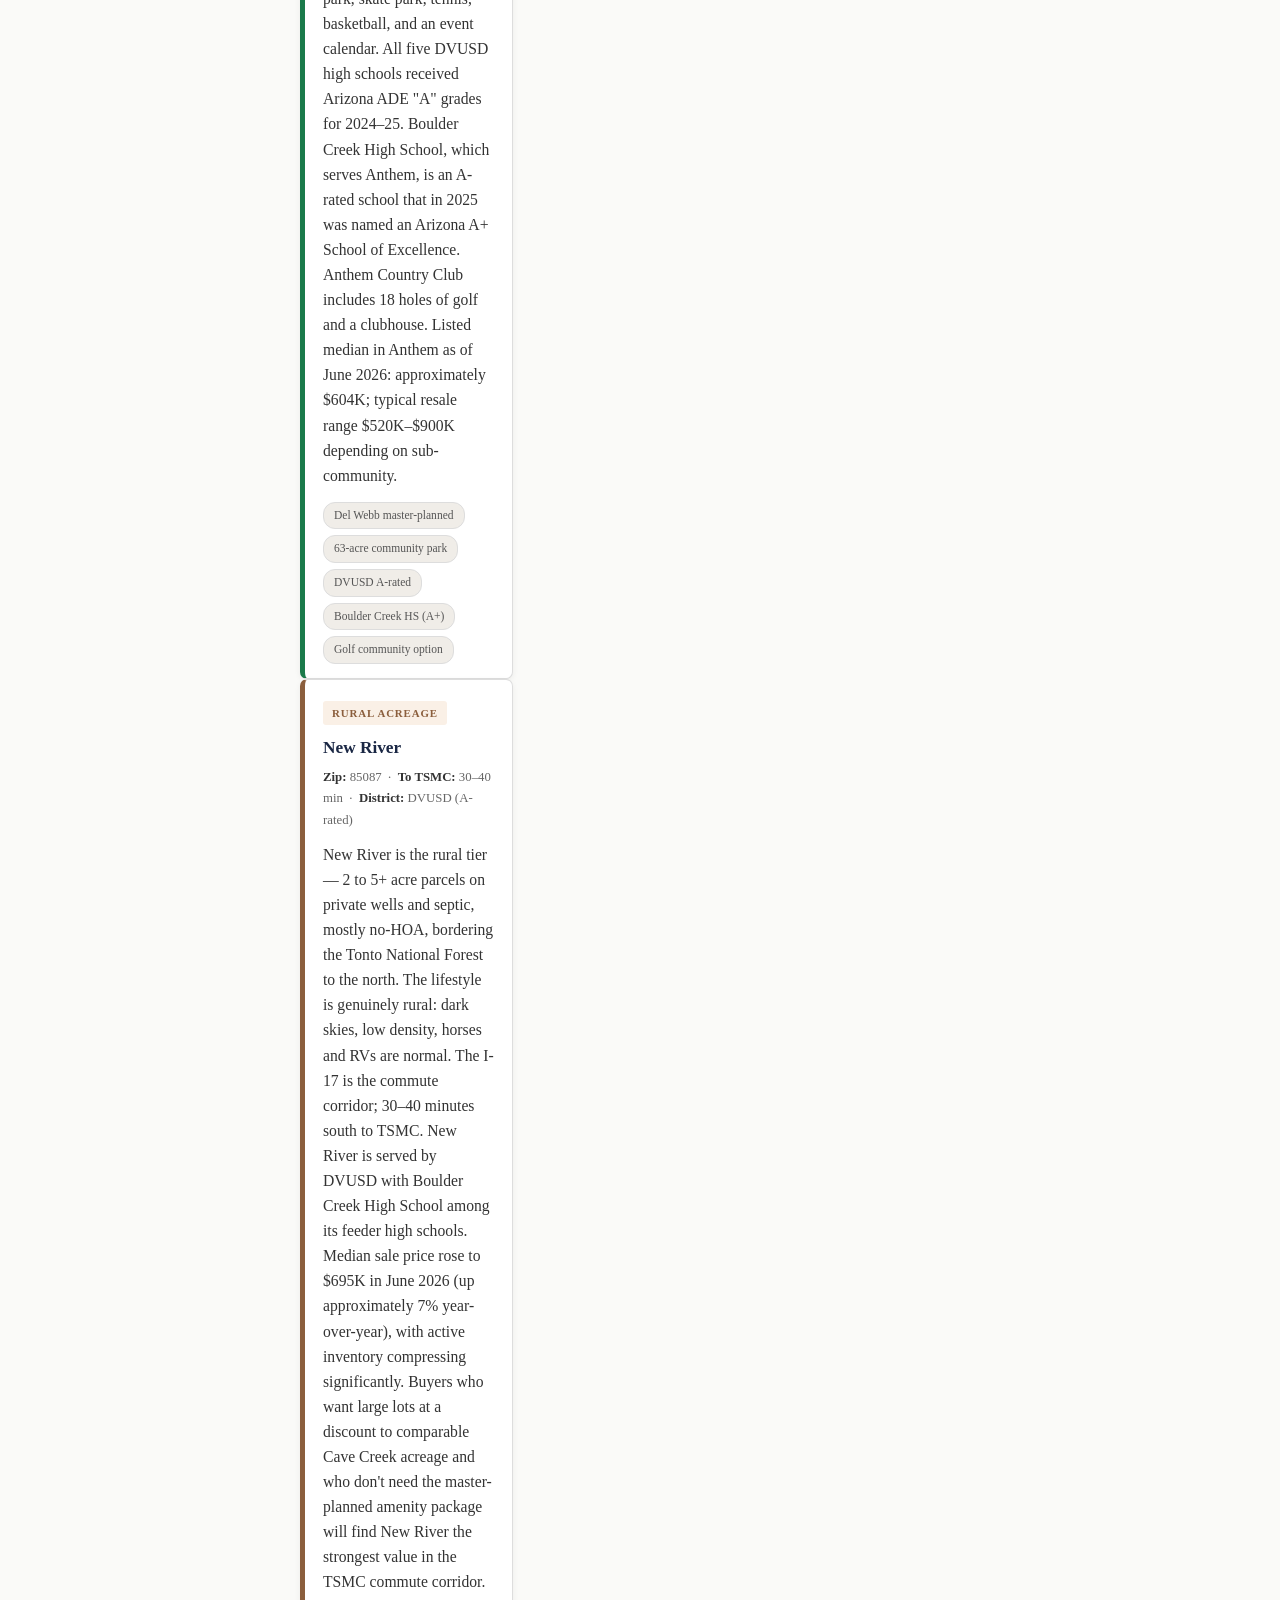
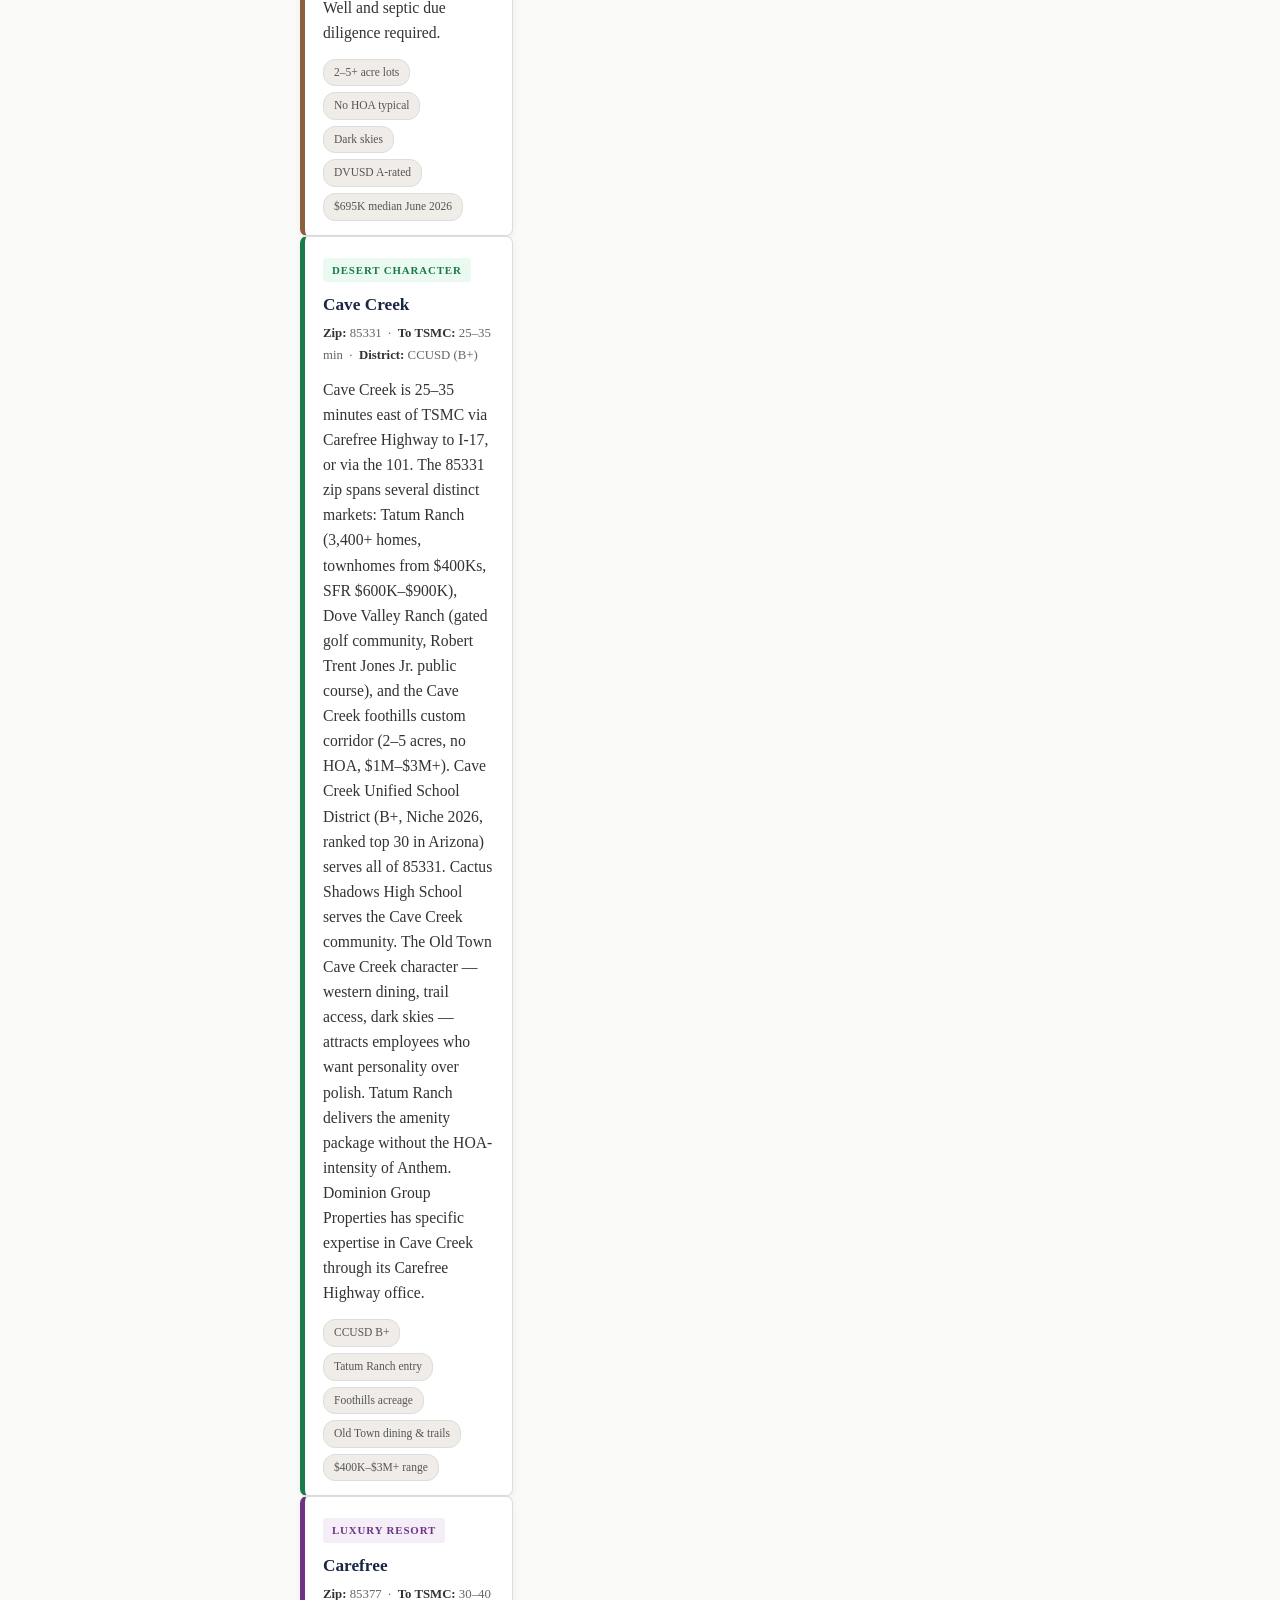
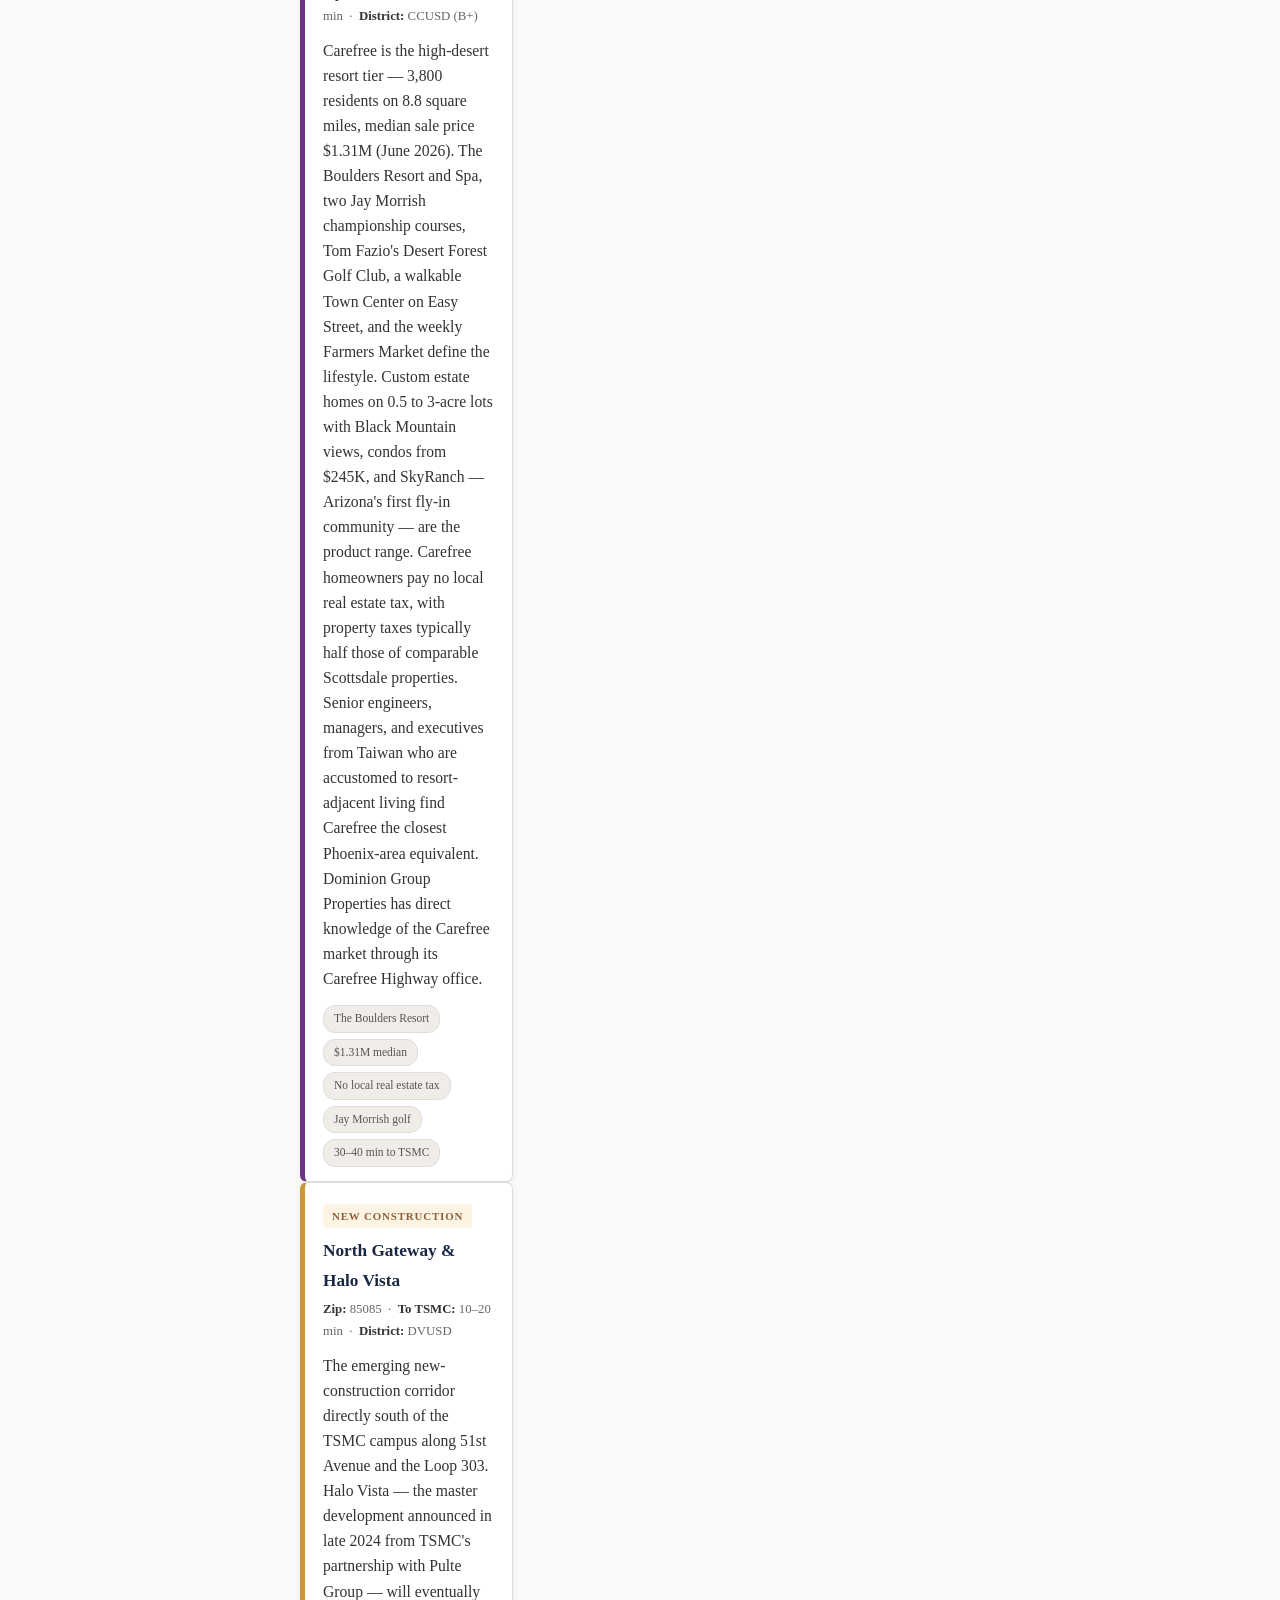
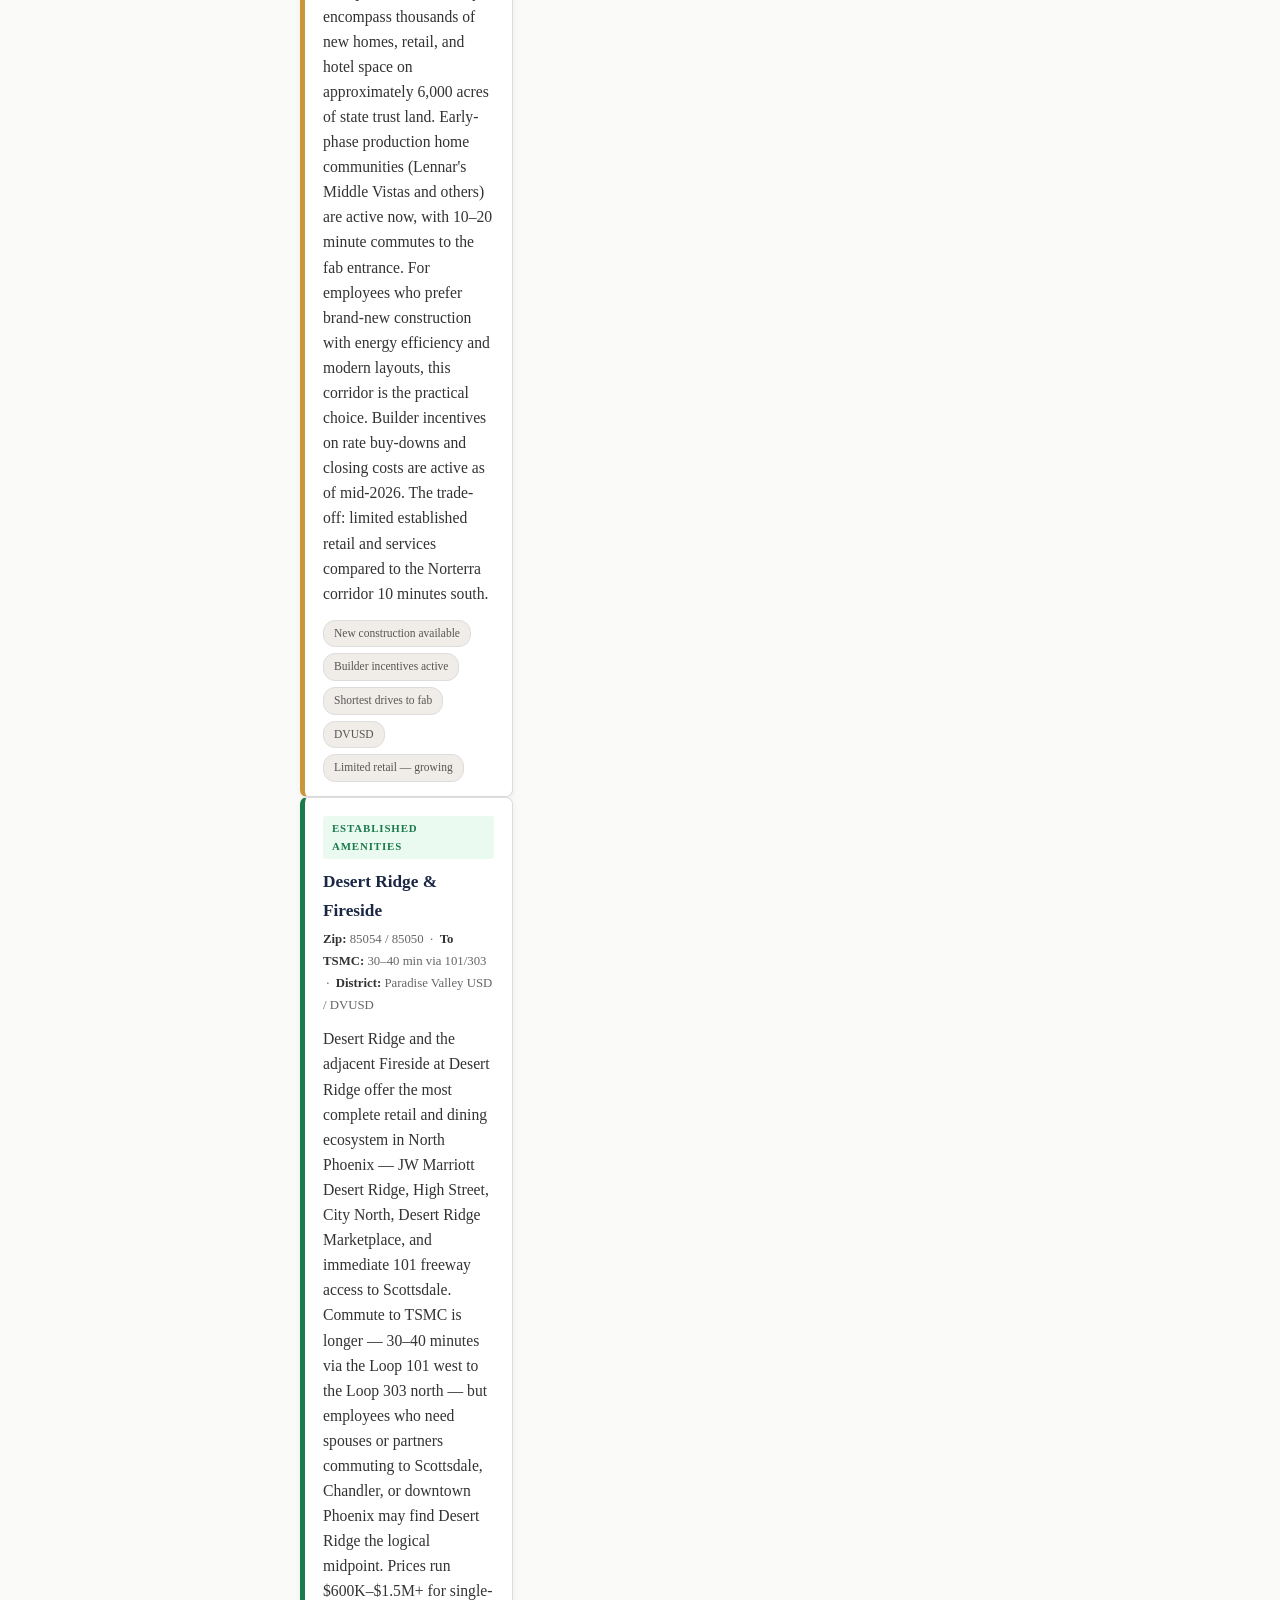
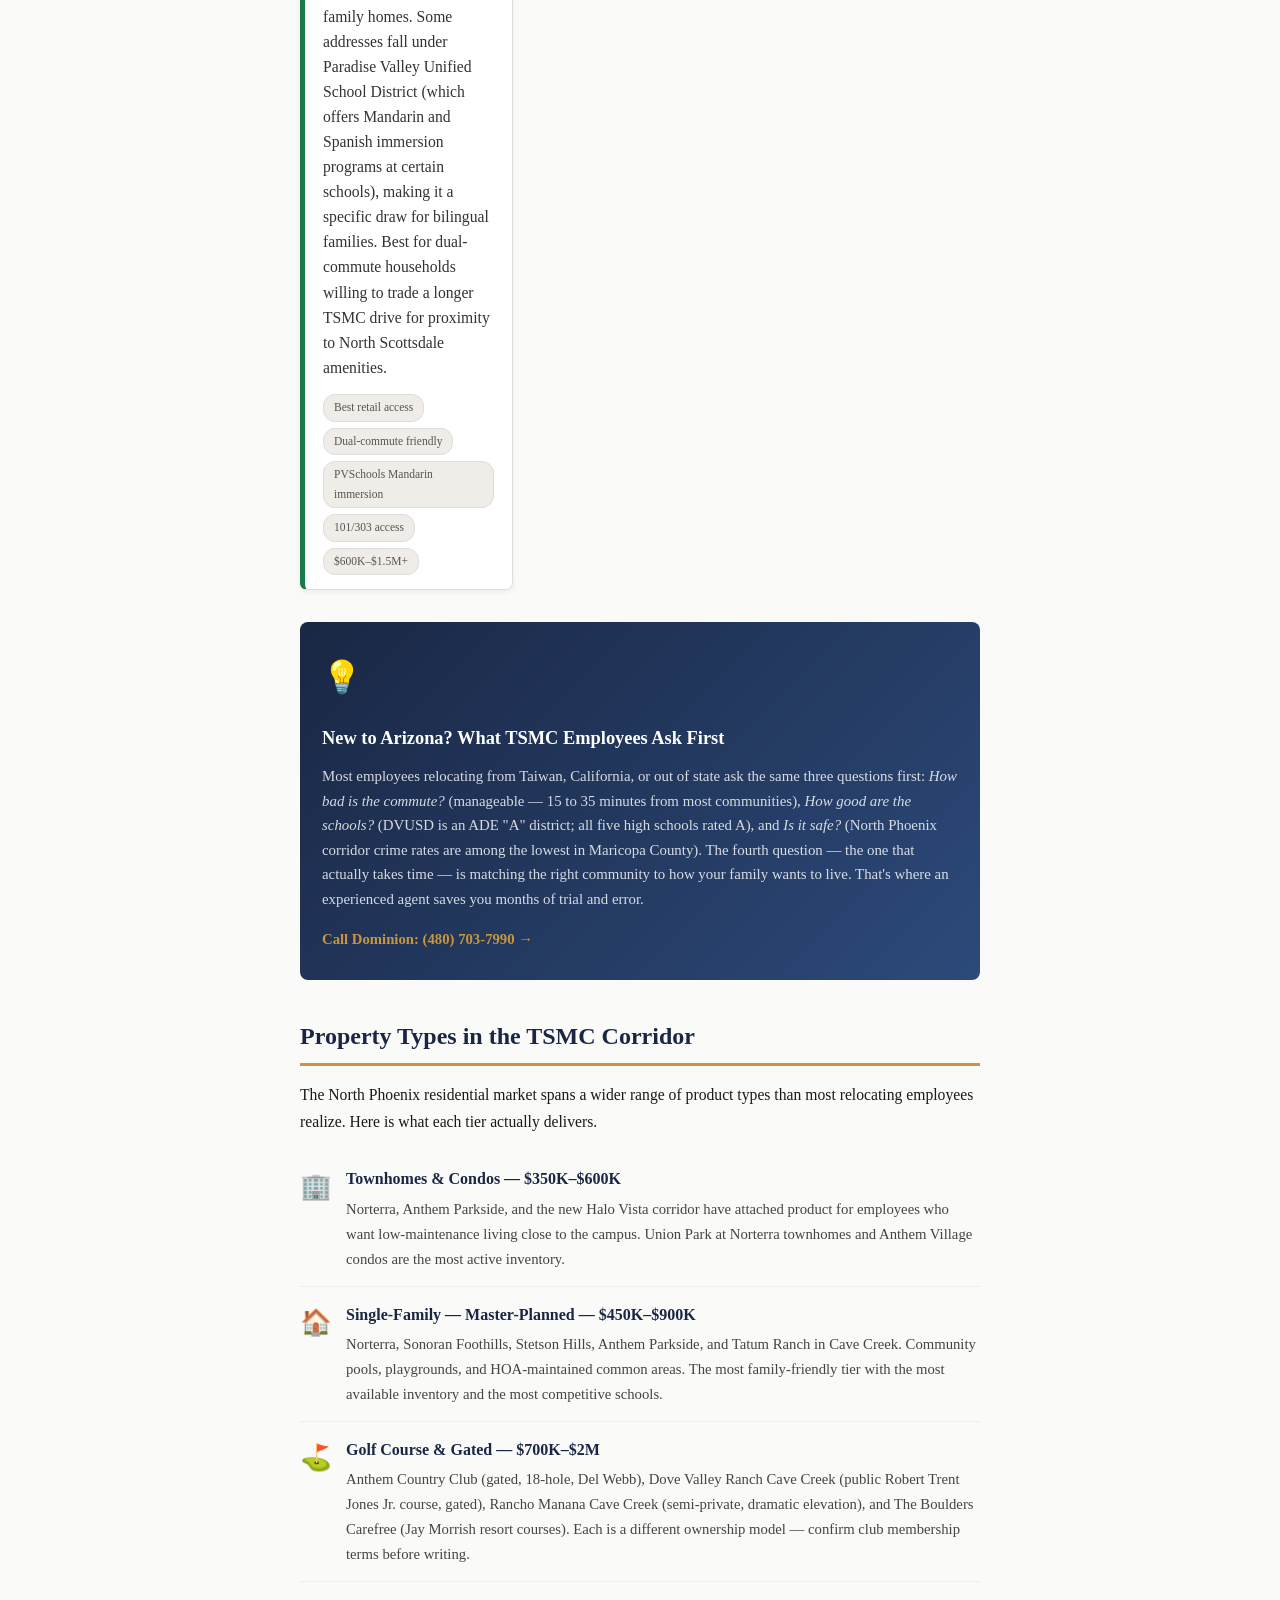
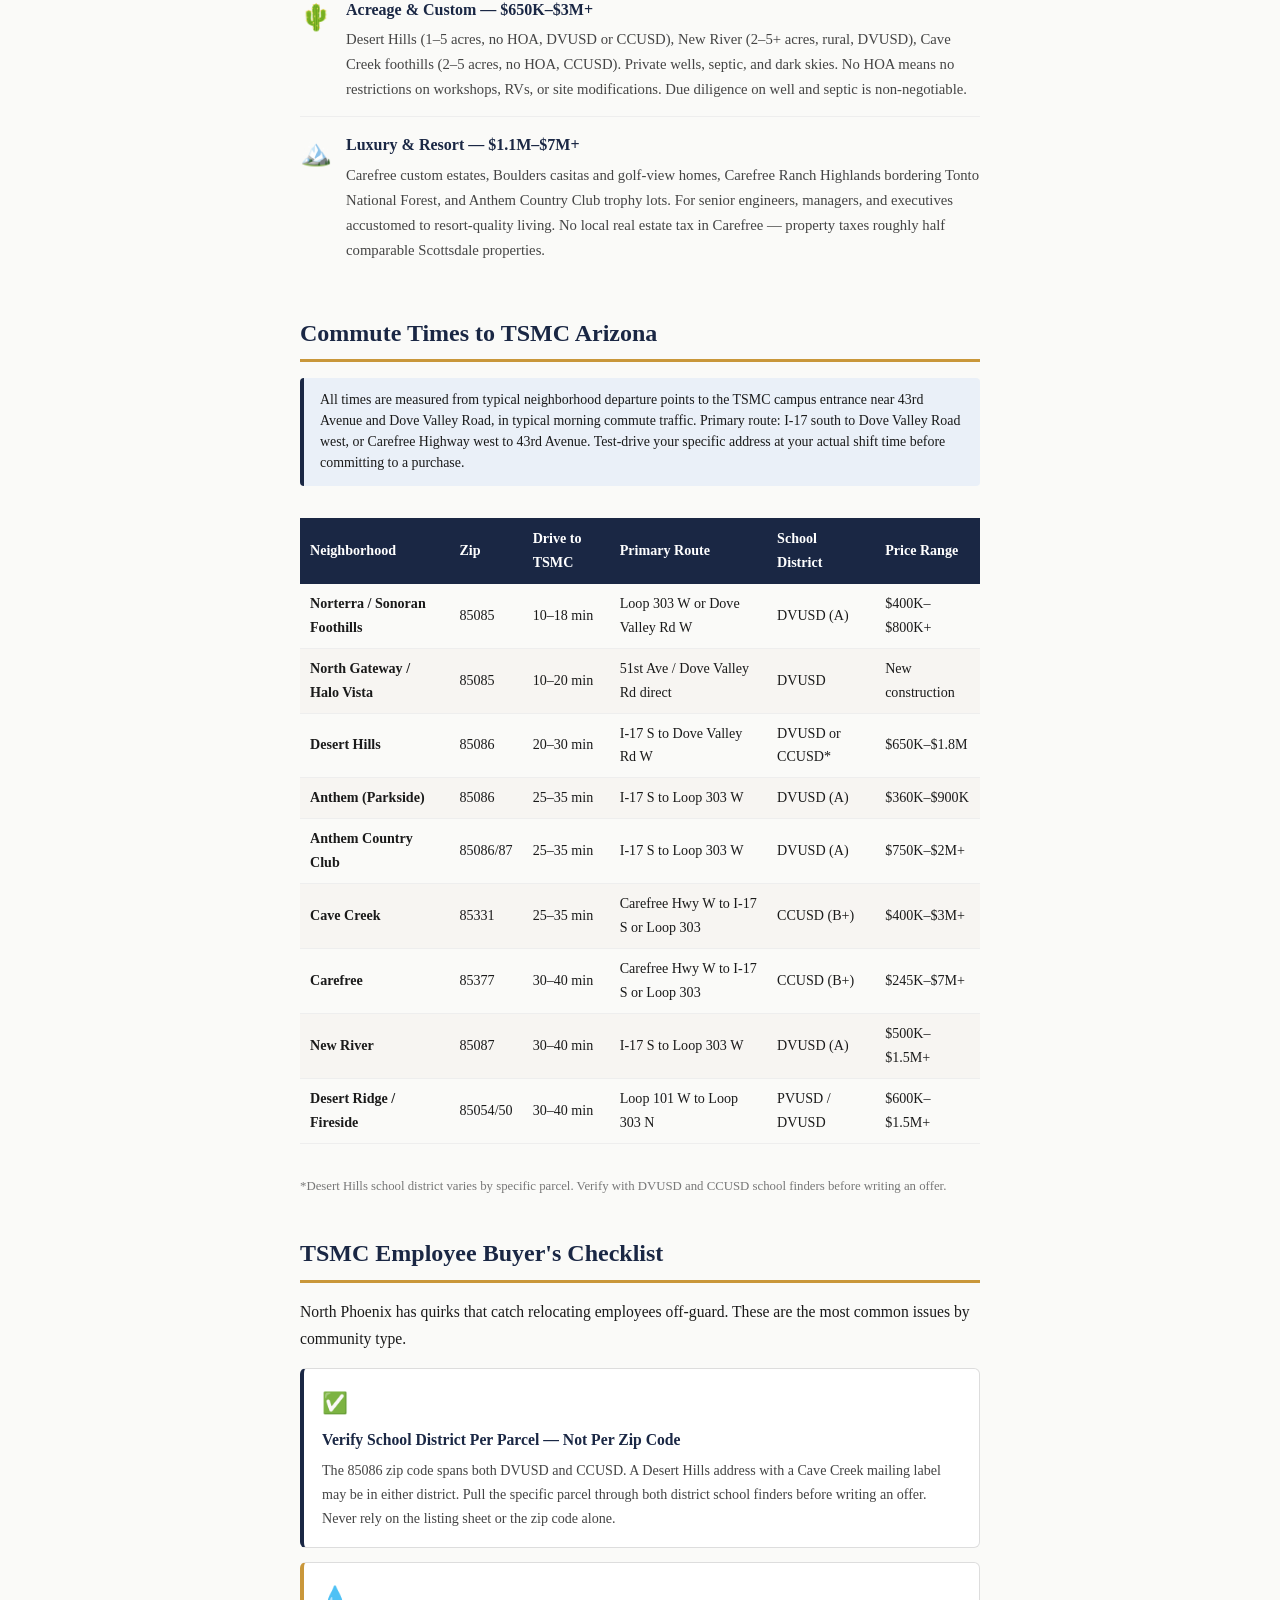
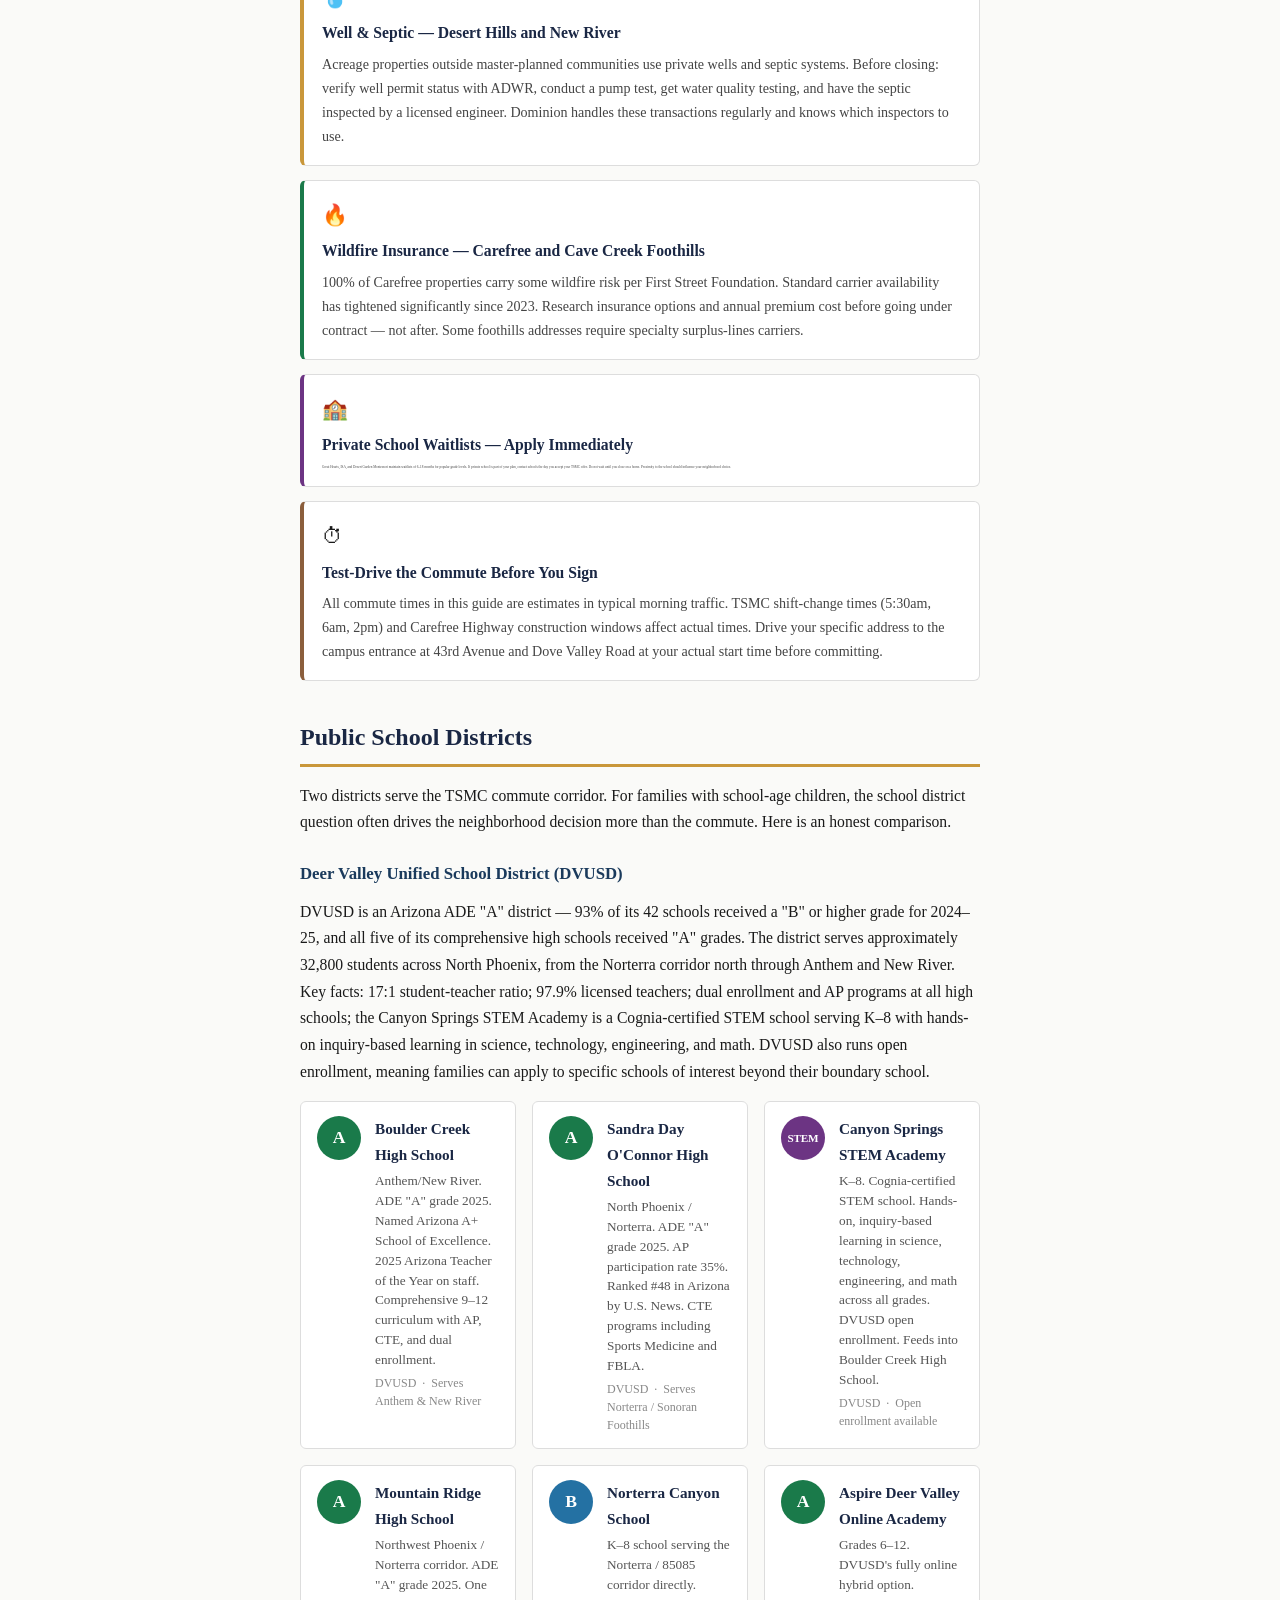
==== commit 0285e179: "Fix 6-10: (6) Contact page with full lead-capture form + budget/neighborhood/Mandarin preference fie" ====
--- a/index.html
+++ b/index.html
@@ -7,29 +7,154 @@
 <meta name="description" content="Complete housing guide for TSMC Arizona employees — neighborhoods, commute times, school districts, private schools, and Dominion Group Properties expert guidance. North Phoenix, Desert Hills, Anthem, Cave Creek, Carefree and more.">
 <meta name="robots" content="index, follow">
 <link rel="canonical" href="https://tsmcemployeehousingguide.com/">
+<meta name="twitter:card" content="summary_large_image">
+<meta name="twitter:title" content="TSMC Employee Housing Guide | Where to Live Near TSMC Phoenix">
+<meta name="twitter:description" content="Where TSMC Arizona employees are buying homes — neighborhoods by commute time, school districts, private schools, and Dominion Group Properties guidance.">
+<meta name="twitter:image" content="https://tsmc-employee-housing-guide.pages.dev/og-image.png">
+<meta name="twitter:site" content="@DominionGroupAZ">
 <meta property="og:title" content="TSMC Employee Housing Guide | Where to Live Near TSMC Phoenix">
 <meta property="og:description" content="Where TSMC Arizona employees are buying homes — neighborhoods by commute time, school districts, private schools, and price ranges. Presented by Dominion Group Properties.">
 <meta property="og:type" content="website">
+<meta property="og:image" content="https://tsmc-employee-housing-guide.pages.dev/og-image.png">
+<meta property="og:image:width" content="1200">
+<meta property="og:image:height" content="630">
+<meta property="og:image:alt" content="TSMC Employee Housing Guide — Dominion Group Properties, Phoenix AZ">
+<meta property="og:url" content="https://tsmc-employee-housing-guide.pages.dev/">
+<meta property="og:site_name" content="TSMC Employee Housing Guide">
+<link rel="icon" type="image/x-icon" href="/favicon.ico">
+<link rel="icon" type="image/svg+xml" href="/favicon.svg">
+<link rel="icon" type="image/png" sizes="32x32" href="/favicon-32x32.png">
+<link rel="icon" type="image/png" sizes="16x16" href="/favicon-16x16.png">
+<link rel="apple-touch-icon" sizes="180x180" href="/apple-touch-icon.png">
 <link rel="stylesheet" href="styles.css">
 <script type="application/ld+json">
 {
   "@context": "https://schema.org",
-  "@type": "WebPage",
-  "name": "TSMC Employee Housing Guide — Where to Live Near TSMC Phoenix",
-  "description": "Complete housing guide for TSMC Arizona employees covering neighborhoods, commute times, school districts, and private school options in North Phoenix.",
-  "publisher": {
-    "@type": "RealEstateAgent",
-    "name": "Dominion Group Properties",
-    "telephone": "(480) 703-7990",
-    "address": {
-      "@type": "PostalAddress",
-      "streetAddress": "703 E. Carefree Highway, Suite 113",
-      "addressLocality": "Phoenix",
-      "addressRegion": "AZ",
-      "postalCode": "85085"
+  "@graph": [
+    {
+      "@type": "WebPage",
+      "@id": "https://tsmcemployeehousingguide.com/#webpage",
+      "url": "https://tsmcemployeehousingguide.com/",
+      "name": "TSMC Employee Housing Guide \u2014 Where to Live Near TSMC Phoenix",
+      "description": "Complete housing guide for TSMC Arizona employees covering neighborhoods, commute times, school districts, and private school options in North Phoenix.",
+      "inLanguage": "en-US",
+      "isPartOf": {
+        "@id": "https://tsmcemployeehousingguide.com/#website"
+      },
+      "primaryImageOfPage": {
+        "@type": "ImageObject",
+        "url": "https://tsmc-employee-housing-guide.pages.dev/og-image.png",
+        "width": 1200,
+        "height": 630
+      }
     },
-    "url": "https://www.dgpaz.com"
-  }
+    {
+      "@type": "WebSite",
+      "@id": "https://tsmcemployeehousingguide.com/#website",
+      "url": "https://tsmcemployeehousingguide.com/",
+      "name": "TSMC Employee Housing Guide",
+      "publisher": {
+        "@id": "https://tsmcemployeehousingguide.com/#organization"
+      }
+    },
+    {
+      "@type": "RealEstateAgent",
+      "@id": "https://tsmcemployeehousingguide.com/#organization",
+      "name": "Dominion Group Properties",
+      "url": "https://www.dgpaz.com",
+      "telephone": "+14807037990",
+      "email": "bridleandbit@aol.com",
+      "description": "North Phoenix real estate specialists serving TSMC employees and families relocating to the Cave Creek, Carefree, Desert Hills, and Norterra corridor.",
+      "areaServed": [
+        {
+          "@type": "City",
+          "name": "Cave Creek",
+          "addressRegion": "AZ"
+        },
+        {
+          "@type": "City",
+          "name": "Carefree",
+          "addressRegion": "AZ"
+        },
+        {
+          "@type": "City",
+          "name": "Anthem",
+          "addressRegion": "AZ"
+        },
+        {
+          "@type": "City",
+          "name": "Phoenix",
+          "addressRegion": "AZ"
+        }
+      ],
+      "address": {
+        "@type": "PostalAddress",
+        "streetAddress": "703 E. Carefree Highway, Suite 113",
+        "addressLocality": "Phoenix",
+        "addressRegion": "AZ",
+        "postalCode": "85085",
+        "addressCountry": "US"
+      },
+      "geo": {
+        "@type": "GeoCoordinates",
+        "latitude": 33.8283,
+        "longitude": -111.9792
+      },
+      "openingHoursSpecification": {
+        "@type": "OpeningHoursSpecification",
+        "dayOfWeek": [
+          "Monday",
+          "Tuesday",
+          "Wednesday",
+          "Thursday",
+          "Friday",
+          "Saturday"
+        ],
+        "opens": "08:00",
+        "closes": "18:00"
+      },
+      "sameAs": [
+        "https://www.dgpaz.com"
+      ]
+    },
+    {
+      "@type": "FAQPage",
+      "mainEntity": [
+        {
+          "@type": "Question",
+          "name": "How far is the TSMC Arizona campus from Cave Creek?",
+          "acceptedAnswer": {
+            "@type": "Answer",
+            "text": "Cave Creek is approximately 25\u201335 minutes from the TSMC campus at 43rd Avenue and Dove Valley Road via Carefree Highway west to the Loop 303, then south to the campus entrance."
+          }
+        },
+        {
+          "@type": "Question",
+          "name": "What school district serves the neighborhood closest to TSMC Arizona?",
+          "acceptedAnswer": {
+            "@type": "Answer",
+            "text": "Norterra and Sonoran Foothills (85085) \u2014 the neighborhoods closest to TSMC \u2014 are served by Deer Valley Unified School District (DVUSD), an ADE A-rated district. All five DVUSD high schools received A grades for 2024\u201325."
+          }
+        },
+        {
+          "@type": "Question",
+          "name": "Is there a Mandarin immersion public school near TSMC Phoenix?",
+          "acceptedAnswer": {
+            "@type": "Answer",
+            "text": "Paradise Valley Unified School District (PVSchools) offers a Mandarin Chinese immersion program at specific elementary campuses in the Desert Ridge corridor, approximately 30\u201340 minutes from TSMC. It is the only Mandarin immersion public school option in the TSMC commute corridor."
+          }
+        },
+        {
+          "@type": "Question",
+          "name": "Where does Dominion Group Properties specialize near TSMC?",
+          "acceptedAnswer": {
+            "@type": "Answer",
+            "text": "Dominion Group Properties is located at 703 E. Carefree Highway, Suite 113, Phoenix AZ 85085 \u2014 on the primary commute corridor between TSMC and Cave Creek, Carefree, and Desert Hills. The brokerage specializes in Desert Hills acreage, Cave Creek, Carefree, Anthem, and Norterra."
+          }
+        }
+      ]
+    }
+  ]
 }
 </script>
 <!-- GA4 -->
@@ -67,7 +192,7 @@
   </div>
   <div class="hero-cta-row">
     <a href="tel:4807037990" class="btn-primary">Call (480) 703-7990</a>
-    <a href="#neighborhoods" class="btn-secondary">Explore Neighborhoods</a>
+    <a href="/" class="btn-secondary">Explore Neighborhoods</a>
   </div>
 </div>
 
@@ -84,14 +209,18 @@
 <!-- JUMP NAV -->
 <div class="toc-bar" role="navigation" aria-label="Page sections">
   <a href="#tsmc-location">The Campus</a>
-  <a href="#neighborhoods">Neighborhoods</a>
-  <a href="#property-types">Property Types</a>
+  <a href="/neighborhoods/norterra.html">Neighborhoods</a>
+  <a href="/financing.html">Property Types</a>
   <a href="#commute">Commute Times</a>
   <a href="#guides">Buyer Tips</a>
-  <a href="#public-schools">Public Schools</a>
-  <a href="#private-schools">Private Schools</a>
-  <a href="#carefree-cave-creek">Cave Creek &amp; Carefree</a>
+  <a href="/schools/public-schools.html">Public Schools</a>
+  <a href="/schools/private-schools.html">Private Schools</a>
+  <a href="/neighborhoods/cave-creek.html">Cave Creek &amp; Carefree</a>
   <a href="#contact">Contact Dominion</a>
+  <a href="/schools/public-schools.html">Schools Deep Dive</a>
+  <a href="/financing.html">Affordability</a>
+  <a href="/rentals.html">Rental Guide</a>
+  <a href="/relocation.html">Relocation Tips</a>
 </div>
 
 <!-- MAIN CONTENT -->
@@ -114,7 +243,7 @@
 <div class="nbhd-grid">
 
   <!-- NORTERRA / SONORAN FOOTHILLS -->
-  <div class="nbhd-card closest">
+  <a href="/neighborhoods/norterra.html" style="text-decoration:none;color:inherit;display:block"><div class="nbhd-card closest">
     <div class="nbhd-tag">Closest to Campus</div>
     <div class="nbhd-name">Norterra &amp; Sonoran Foothills</div>
     <div class="nbhd-meta">
@@ -598,7 +727,7 @@
 <div class="most-searched-section" style="background:#f7f5f2;border:1px solid #e8e3dc;border-radius:6px;padding:20px 20px;margin:28px 0">
   <h2 style="font-size:1.05rem;color:#1a2744;border:none;padding:0;margin:0 0 12px;scroll-margin-top:0">Most Searched by TSMC Employees</h2>
   <ul class="most-searched-list" style="list-style:none;padding:0;margin:0;columns:1">
-    <li style="padding:5px 0;border-bottom:1px solid #e8e3dc;font-size:.9rem"><a href="#neighborhoods">Homes near TSMC Phoenix with short commute</a></li>
+    <li style="padding:5px 0;border-bottom:1px solid #e8e3dc;font-size:.9rem"><a href="/neighborhoods/desert-hills.html">Homes near TSMC Phoenix with short commute</a></li>
     <li style="padding:5px 0;border-bottom:1px solid #e8e3dc;font-size:.9rem"><a href="#neighborhoods">Norterra 85085 homes for sale TSMC employees</a></li>
     <li style="padding:5px 0;border-bottom:1px solid #e8e3dc;font-size:.9rem"><a href="#neighborhoods">Desert Hills Arizona acreage homes no HOA</a></li>
     <li style="padding:5px 0;border-bottom:1px solid #e8e3dc;font-size:.9rem"><a href="#public-schools">DVUSD schools near TSMC — best elementary</a></li>
@@ -618,13 +747,13 @@
     <div style="font-size:1.6rem;margin-bottom:8px">🔍</div>
     <h2 style="font-size:1.05rem;color:#1a2744;border:none;padding:0;margin:0 0 8px;scroll-margin-top:0">Buying Near TSMC?</h2>
     <p style="font-size:.9rem;color:#444;margin-bottom:14px">Start with the right neighborhood for your commute tolerance and family priorities — then school district, then property type. The TSMC corridor rewards buyers who understand the sub-market differences. An agent who has done dozens of TSMC employee transactions knows what to ask before you write.</p>
-    <a href="tel:4807037990" style="display:inline-block;background:#1a2744;color:#fff;padding:10px 18px;border-radius:4px;font-size:.88rem;font-weight:700;text-decoration:none">Call Dominion: (480) 703-7990</a>
+    <a href="tel:4807037990" style="display:inline-block;background:#1a2744;color:#fff;padding:10px 18px;border-radius:4px;font-size:.88rem;font-weight:700;text-decoration:none;margin-right:8px">Call (480) 703-7990</a><a href="/contact.html" style="display:inline-block;background:#fff;color:#1a2744;border:2px solid #1a2744;padding:9px 18px;border-radius:4px;font-size:.88rem;font-weight:700;text-decoration:none">Submit Inquiry Online</a>
   </div>
   <div style="border:1px solid #ddd;border-radius:6px;padding:20px;background:#fff;border-top:4px solid #c9973a">
     <div style="font-size:1.6rem;margin-bottom:8px">🏡</div>
     <h2 style="font-size:1.05rem;color:#1a2744;border:none;padding:0;margin:0 0 8px;scroll-margin-top:0">Selling in the TSMC Corridor?</h2>
     <p style="font-size:.9rem;color:#444;margin-bottom:14px">TSMC has created a qualified buyer pipeline in North Phoenix that most sellers in other parts of the Valley don't have access to. Engineers and technicians relocating from Taiwan — and from California, Seattle, and Chicago — are actively touring. If your home is within a reasonable commute of the Loop 303/I-17 corridor, you have buyers. Price it correctly and market it to them directly.</p>
-    <a href="tel:4807037990" style="display:inline-block;background:#c9973a;color:#fff;padding:10px 18px;border-radius:4px;font-size:.88rem;font-weight:700;text-decoration:none">List With Dominion &rarr;</a>
+    <a href="/contact.html" style="display:inline-block;background:#c9973a;color:#fff;padding:10px 18px;border-radius:4px;font-size:.88rem;font-weight:700;text-decoration:none">List With Dominion &rarr;</a>
   </div>
 </div>
 
@@ -652,27 +781,27 @@
   </li>
   <li style="padding:10px 0;border-bottom:1px solid #f0ede8">
     <span style="font-size:.72rem;font-weight:700;text-transform:uppercase;letter-spacing:.08em;color:#1a7a4a;background:#eafaf1;padding:2px 8px;border-radius:3px;margin-right:8px">Schools</span>
-    <a href="#public-schools" style="font-weight:700;color:#1a2744">DVUSD vs CCUSD vs PVSchools — Which district is right for your children?</a>
+    <a href="/schools/public-schools.html" style="font-weight:700;color:#1a2744">DVUSD vs CCUSD vs PVSchools — Which district is right for your children?</a>
     <span style="color:#666;font-size:.88rem"> — ADE grades, STEM programs, Mandarin immersion availability, and the school-neighborhood matching decisions TSMC families make most often.</span>
   </li>
   <li style="padding:10px 0;border-bottom:1px solid #f0ede8">
     <span style="font-size:.72rem;font-weight:700;text-transform:uppercase;letter-spacing:.08em;color:#6c3483;background:#f5eef8;padding:2px 8px;border-radius:3px;margin-right:8px">Private Schools</span>
-    <a href="#private-schools" style="font-weight:700;color:#1a2744">Mandarin immersion, IB, and STEM private schools near the TSMC corridor</a>
+    <a href="/schools/private-schools.html" style="font-weight:700;color:#1a2744">Mandarin immersion, IB, and STEM private schools near the TSMC corridor</a>
     <span style="color:#666;font-size:.88rem"> — ISA (French/Spanish), Amici Trilingual (English/Spanish/Mandarin from infancy), Desert Garden (IB), Great Hearts, and why waitlists require action on day one.</span>
   </li>
   <li style="padding:10px 0;border-bottom:1px solid #f0ede8">
     <span style="font-size:.72rem;font-weight:700;text-transform:uppercase;letter-spacing:.08em;color:#8b5e3c;background:#faf0e6;padding:2px 8px;border-radius:3px;margin-right:8px">Buyers</span>
-    <a href="#carefree-cave-creek" style="font-weight:700;color:#1a2744">Cave Creek vs. Carefree — the Dominion home territory explained for TSMC employees</a>
+    <a href="/neighborhoods/carefree.html" style="font-weight:700;color:#1a2744">Cave Creek vs. Carefree — the Dominion home territory explained for TSMC employees</a>
     <span style="color:#666;font-size:.88rem"> — Both are on Carefree Highway. Both have CCUSD B+. Very different buyer profiles, lifestyles, and price points. Here is how to choose.</span>
   </li>
   <li style="padding:10px 0;border-bottom:1px solid #f0ede8">
     <span style="font-size:.72rem;font-weight:700;text-transform:uppercase;letter-spacing:.08em;color:#1a2744;background:#eaf0f8;padding:2px 8px;border-radius:3px;margin-right:8px">Buyers</span>
-    <a href="#guides" style="font-weight:700;color:#1a2744">Desert Hills acreage — wells, septic, and school district verification for TSMC buyers</a>
+    <a href="/neighborhoods/desert-hills.html" style="font-weight:700;color:#1a2744">Desert Hills acreage — wells, septic, and school district verification for TSMC buyers</a>
     <span style="color:#666;font-size:.88rem"> — The due diligence checklist for the one community where Dominion has deepest expertise. What to check before writing on any acreage parcel.</span>
   </li>
   <li style="padding:10px 0">
     <span style="font-size:.72rem;font-weight:700;text-transform:uppercase;letter-spacing:.08em;color:#c9973a;background:#fdf3e3;padding:2px 8px;border-radius:3px;margin-right:8px">Market</span>
-    <a href="#commute" style="font-weight:700;color:#1a2744">Halo Vista and the North Gateway corridor — what the new development means for TSMC buyers now</a>
+    <a href="/neighborhoods/norterra.html" style="font-weight:700;color:#1a2744">Halo Vista and the North Gateway corridor — what the new development means for TSMC buyers now</a>
     <span style="color:#666;font-size:.88rem"> — New construction incentives, what is actually built vs. planned, and how the 6,000-acre Halo Vista master plan affects resale values in the corridor.</span>
   </li>
 </ul>
@@ -682,7 +811,7 @@
   <li><strong>DVUSD School Finder:</strong> <a href="https://www.dvusd.org" target="_blank" rel="noopener">dvusd.org</a> — Verify which school serves any specific address before writing an offer.</li>
   <li><strong>CCUSD:</strong> <a href="https://www.ccusd93.org" target="_blank" rel="noopener">ccusd93.org</a> — Cave Creek Unified School District address lookup and enrollment.</li>
   <li><strong>PVSchools Mandarin Immersion:</strong> <a href="https://www.pvschools.net" target="_blank" rel="noopener">pvschools.net</a> — Contact for current campus locations and enrollment availability.</li>
-  <li><strong>TSMC Arizona:</strong> <a href="https://www.tsmc.com/static/abouttsmcaz/index.htm" target="_blank" rel="noopener">tsmc.com/abouttsmcaz</a> — Official campus information and career resources.</li>
+  <li><strong>TSMC Arizona:</strong> <a href="https://www.tsmc.com/static/abouttsmcaz/index.htm" target="_blank" rel="noopener noreferrer">tsmc.com/abouttsmcaz</a> — Official campus information and career resources.</li>
   <li><strong>Maricopa County Assessor:</strong> <a href="https://mcassessor.maricopa.gov" target="_blank" rel="noopener">mcassessor.maricopa.gov</a> — Verify parcel jurisdiction, zoning, and ownership before writing.</li>
   <li><strong>Arizona Department of Water Resources:</strong> <a href="https://new.azwater.gov" target="_blank" rel="noopener">azwater.gov</a> — Well permit status and water availability — essential for Desert Hills and New River purchases.</li>
 </ul>
@@ -715,7 +844,7 @@
 
 <footer class="site-footer">
   <p><strong>Dominion Group Properties</strong></p>
-  <p>703 E. Carefree Highway, Suite 113 &nbsp;·&nbsp; Phoenix, AZ 85085 &nbsp;·&nbsp; <a href="tel:4807037990">(480) 703-7990</a> &nbsp;·&nbsp; <a href="https://www.dgpaz.com">dgpaz.com</a></p>
+  <p>703 E. Carefree Highway, Suite 113 &nbsp;·&nbsp; Phoenix, AZ 85085 &nbsp;·&nbsp; <a href="tel:4807037990">(480) 703-7990</a> &nbsp;·&nbsp; <a target="_blank" rel="noopener noreferrer" href="https://www.dgpaz.com">dgpaz.com</a></p>
   <p>Jonathan Baer, Broker &nbsp;·&nbsp; AZ Broker License BR571739000 &nbsp;·&nbsp; NMLS 1904177 &nbsp;·&nbsp; Foothills Mortgage Group LLC</p>
   <p style="margin-top:8px">This guide is provided for informational purposes. School district boundaries, commute times, and pricing change. Verify all details with the relevant district, Maricopa County, and your Dominion agent before making any real estate decision. All home prices and market data referenced are from publicly available sources current as of mid-2026.</p>
 </footer>
